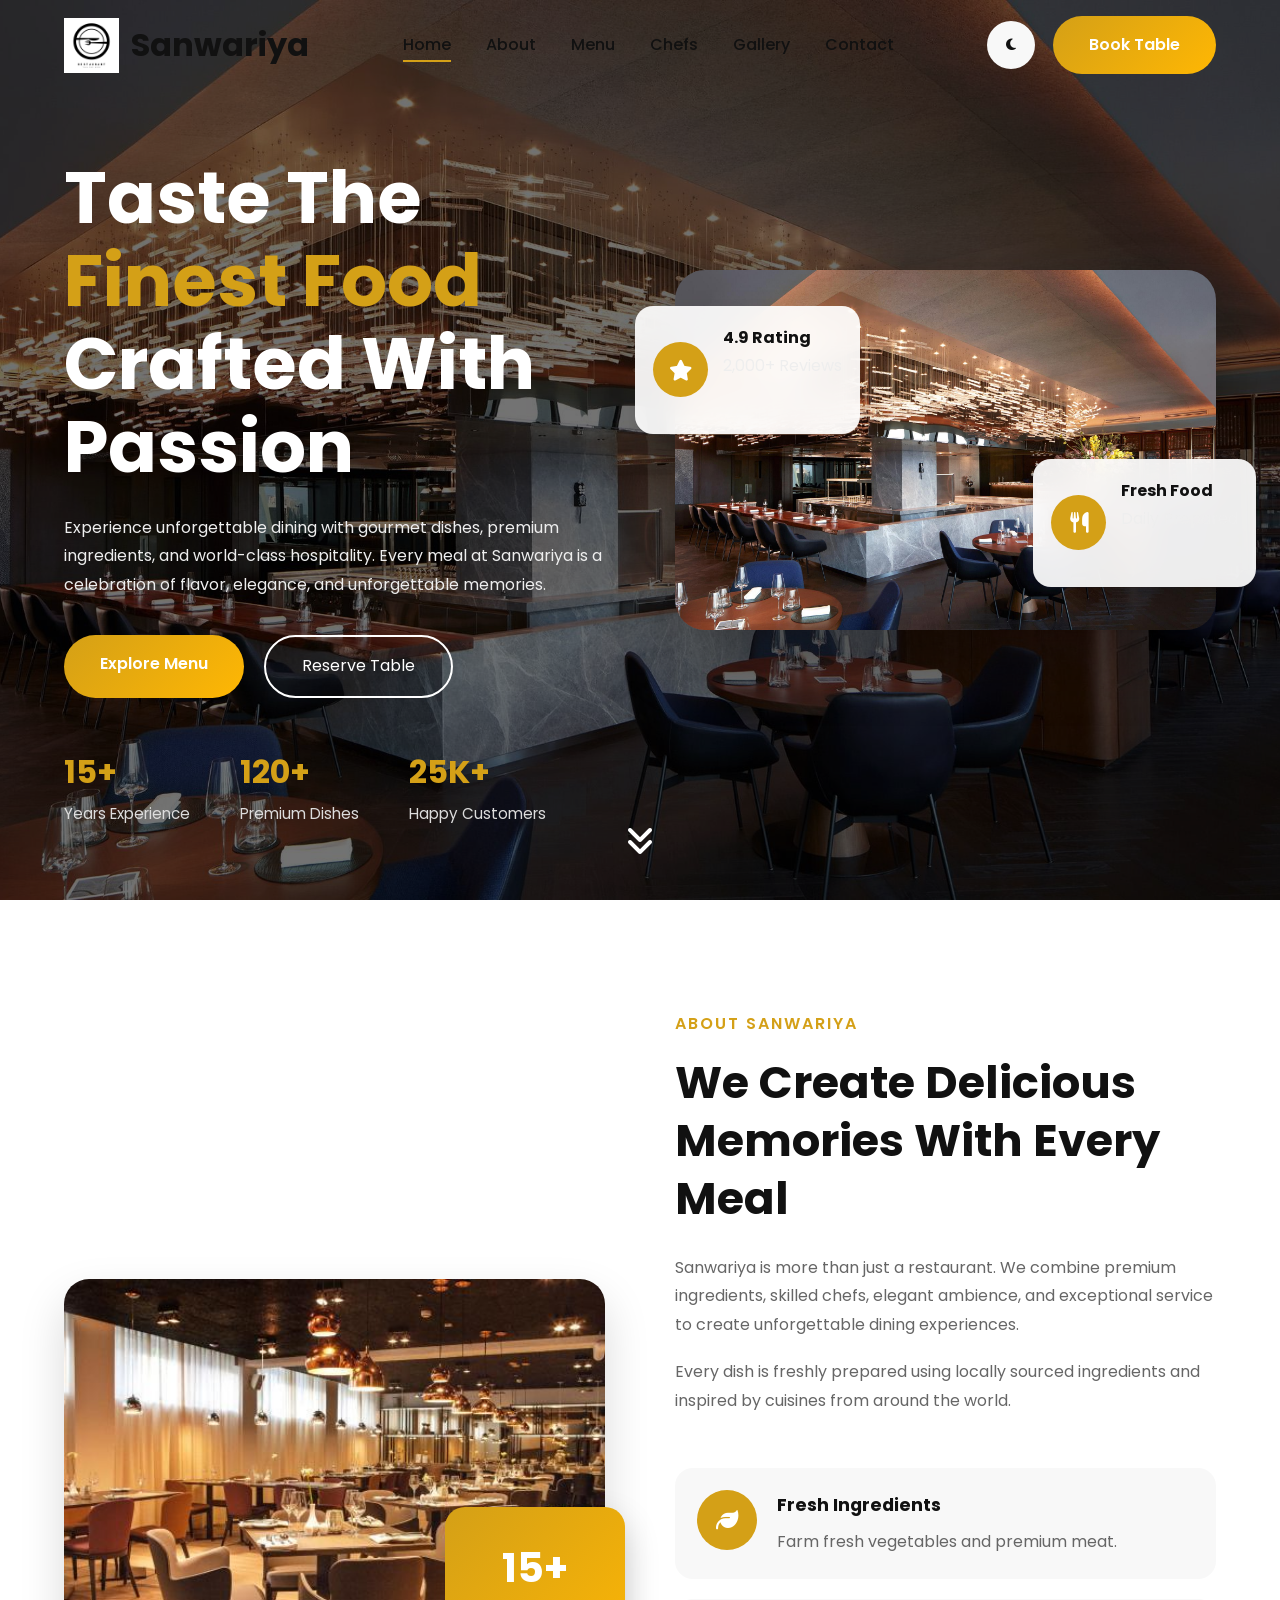
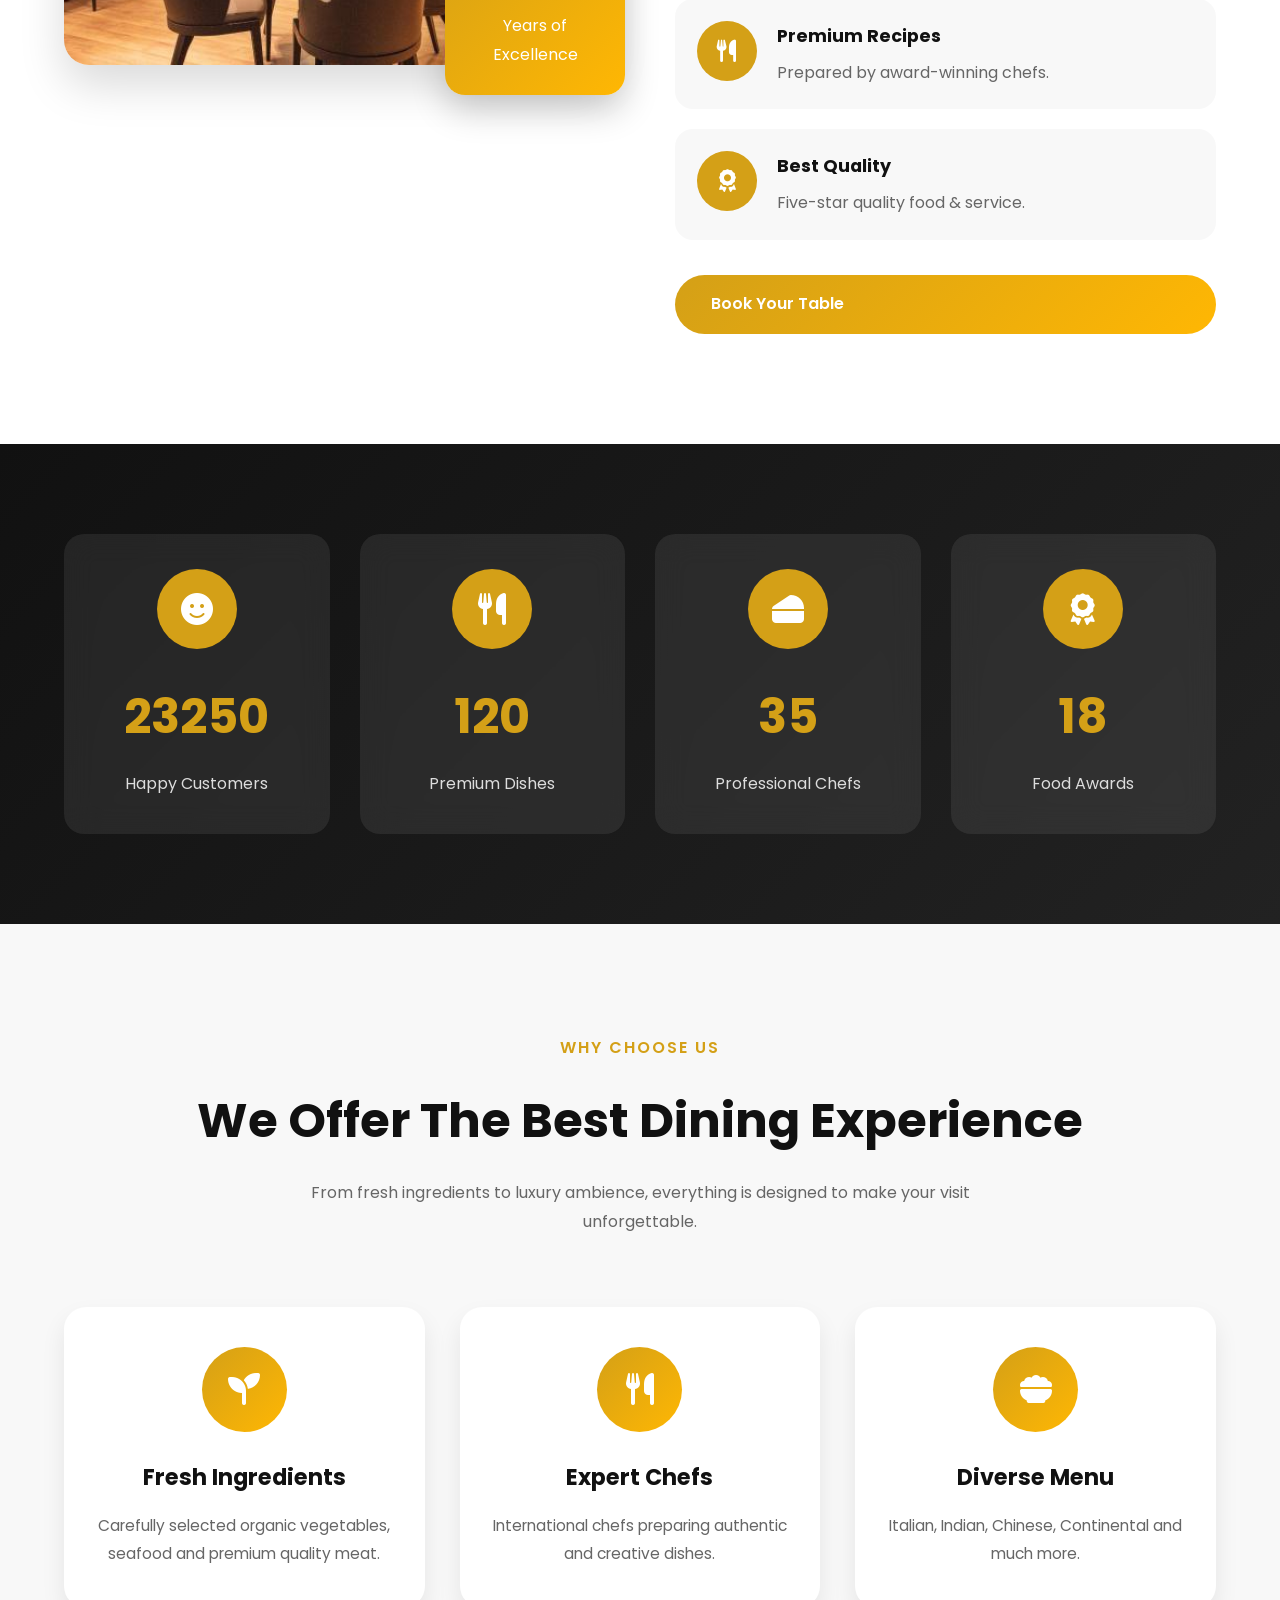
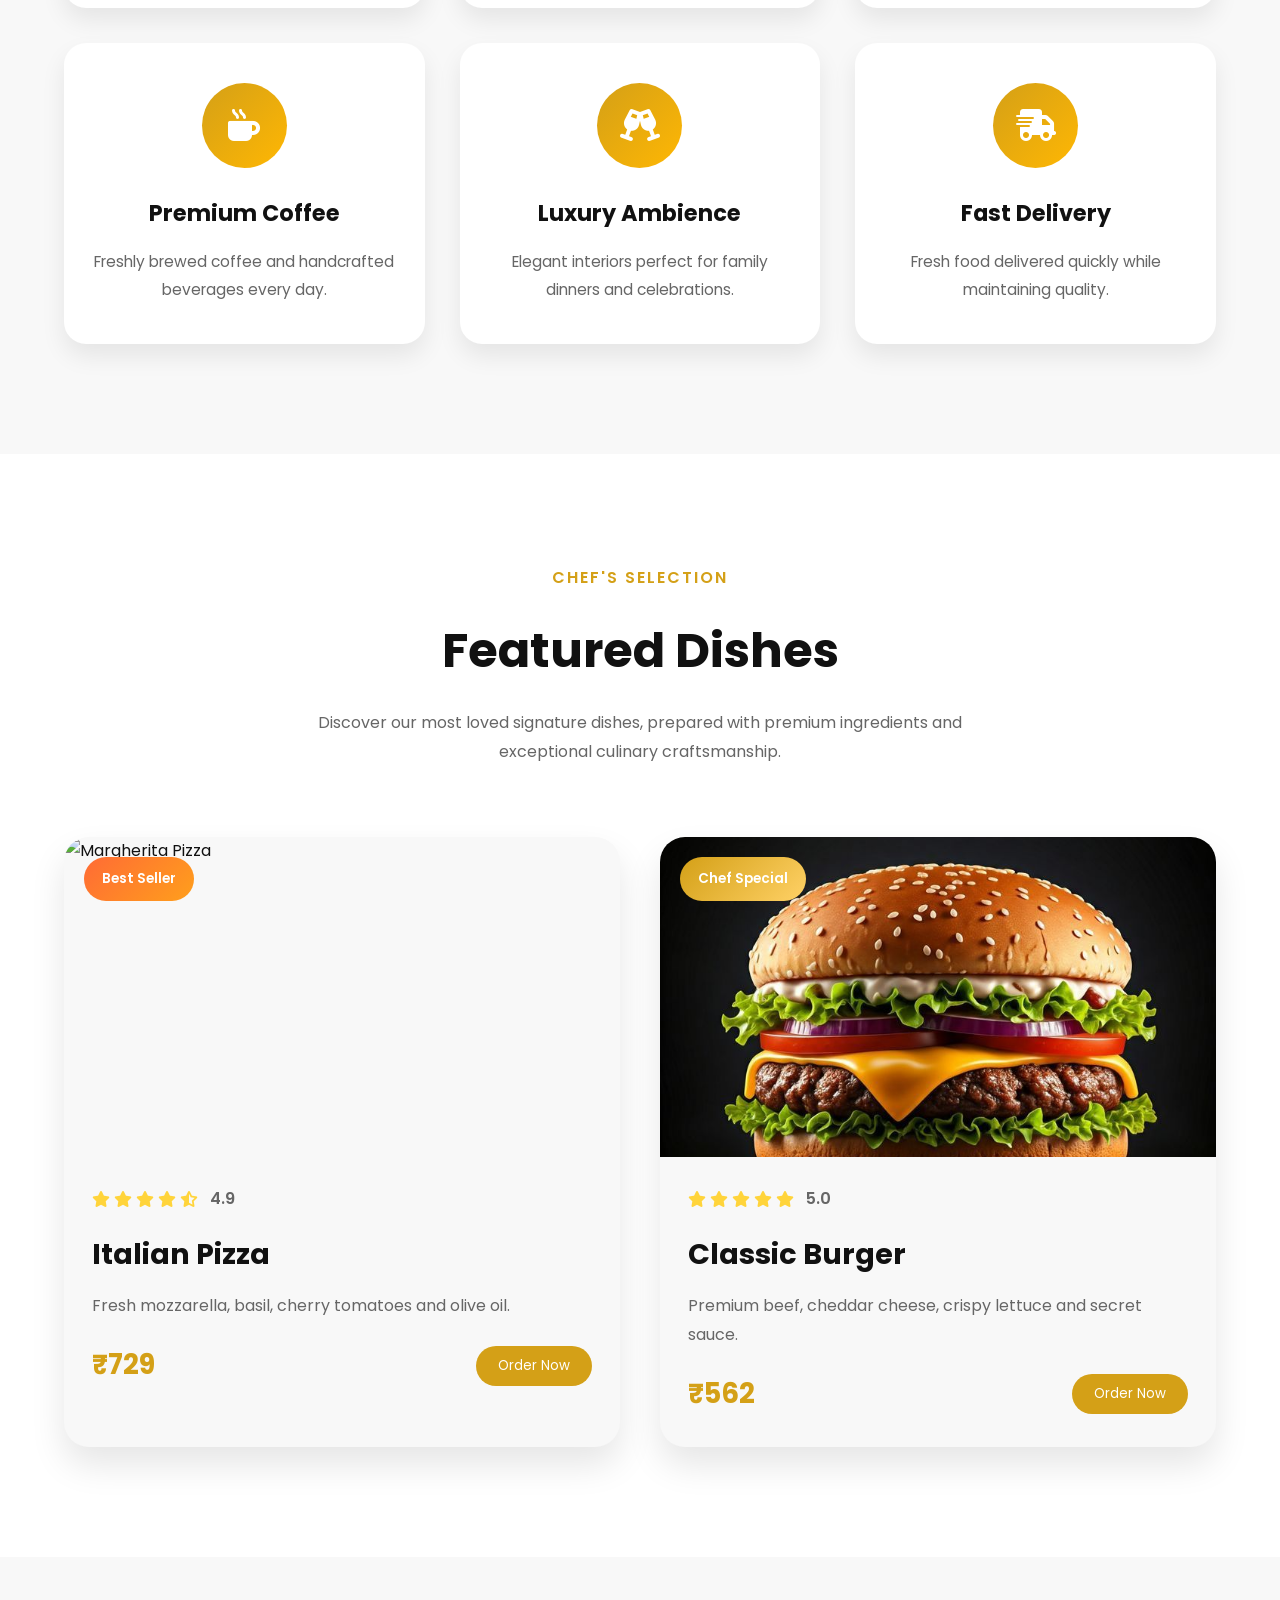
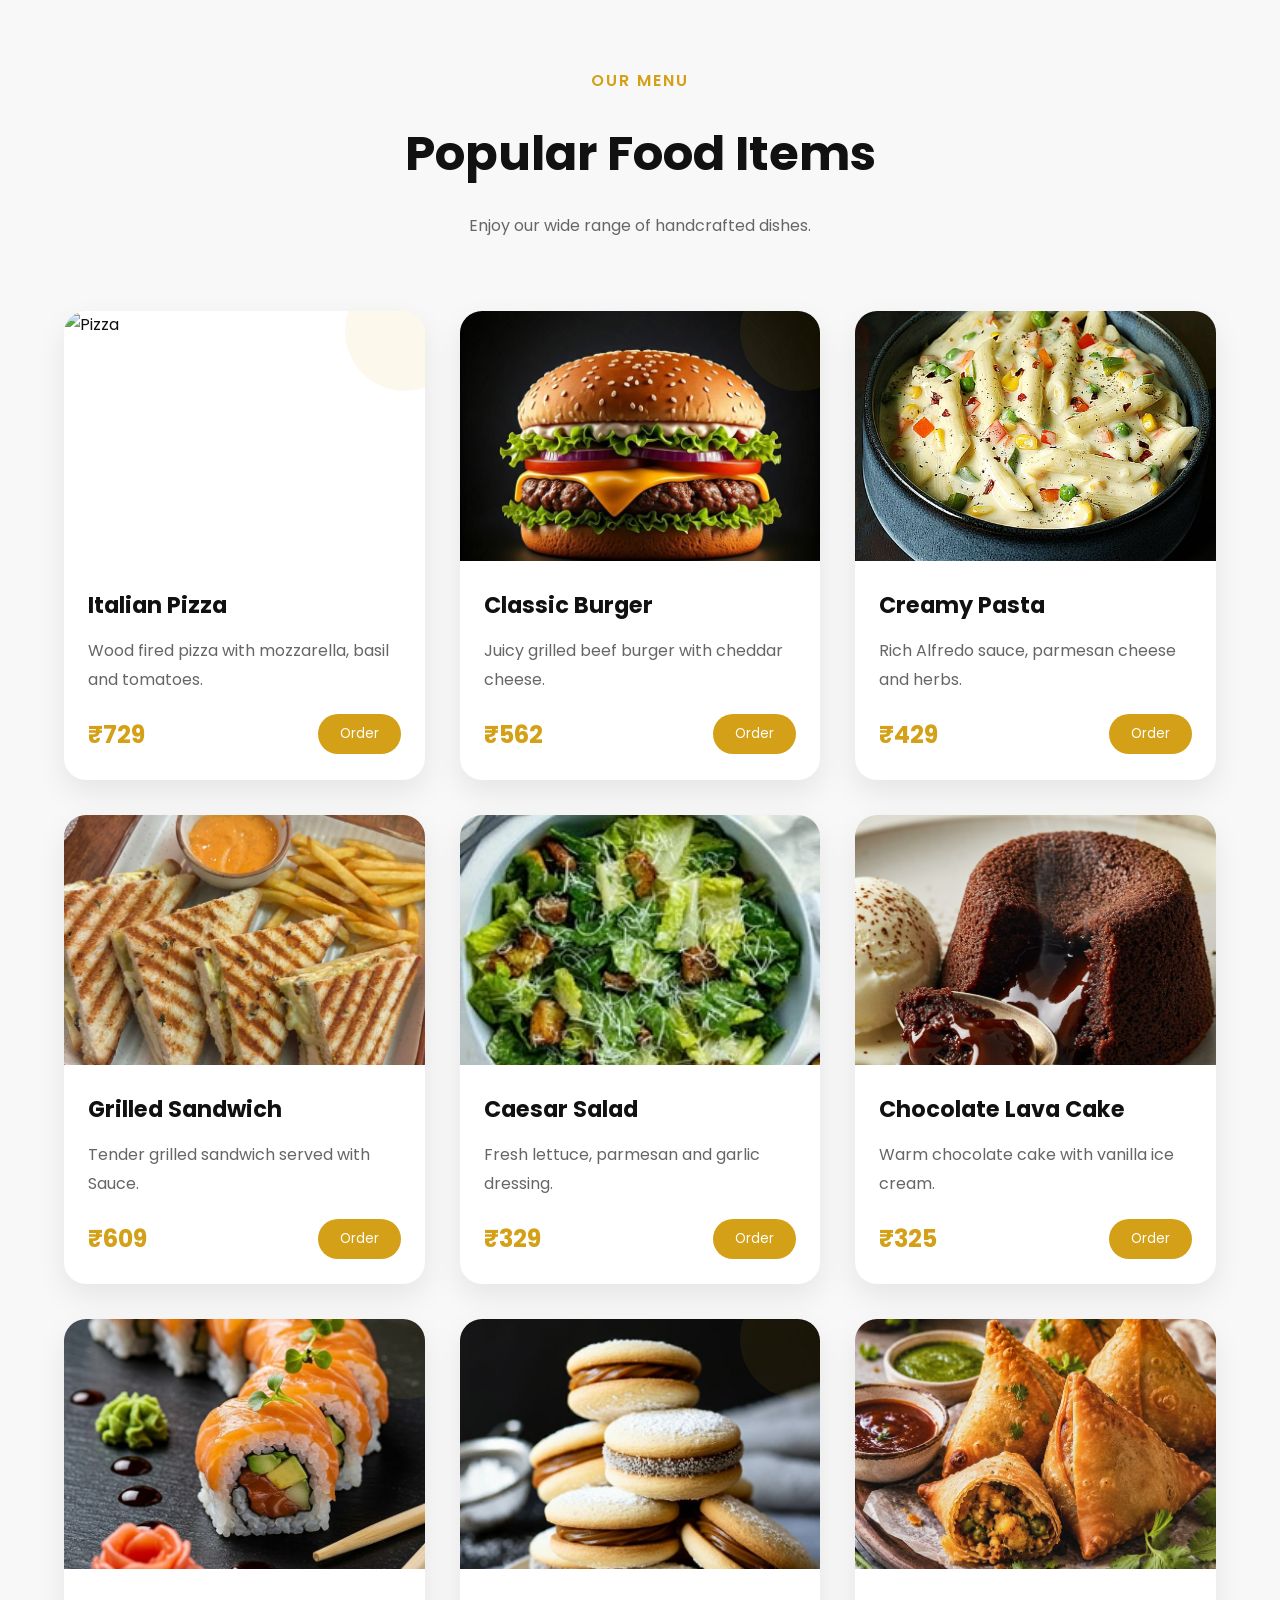
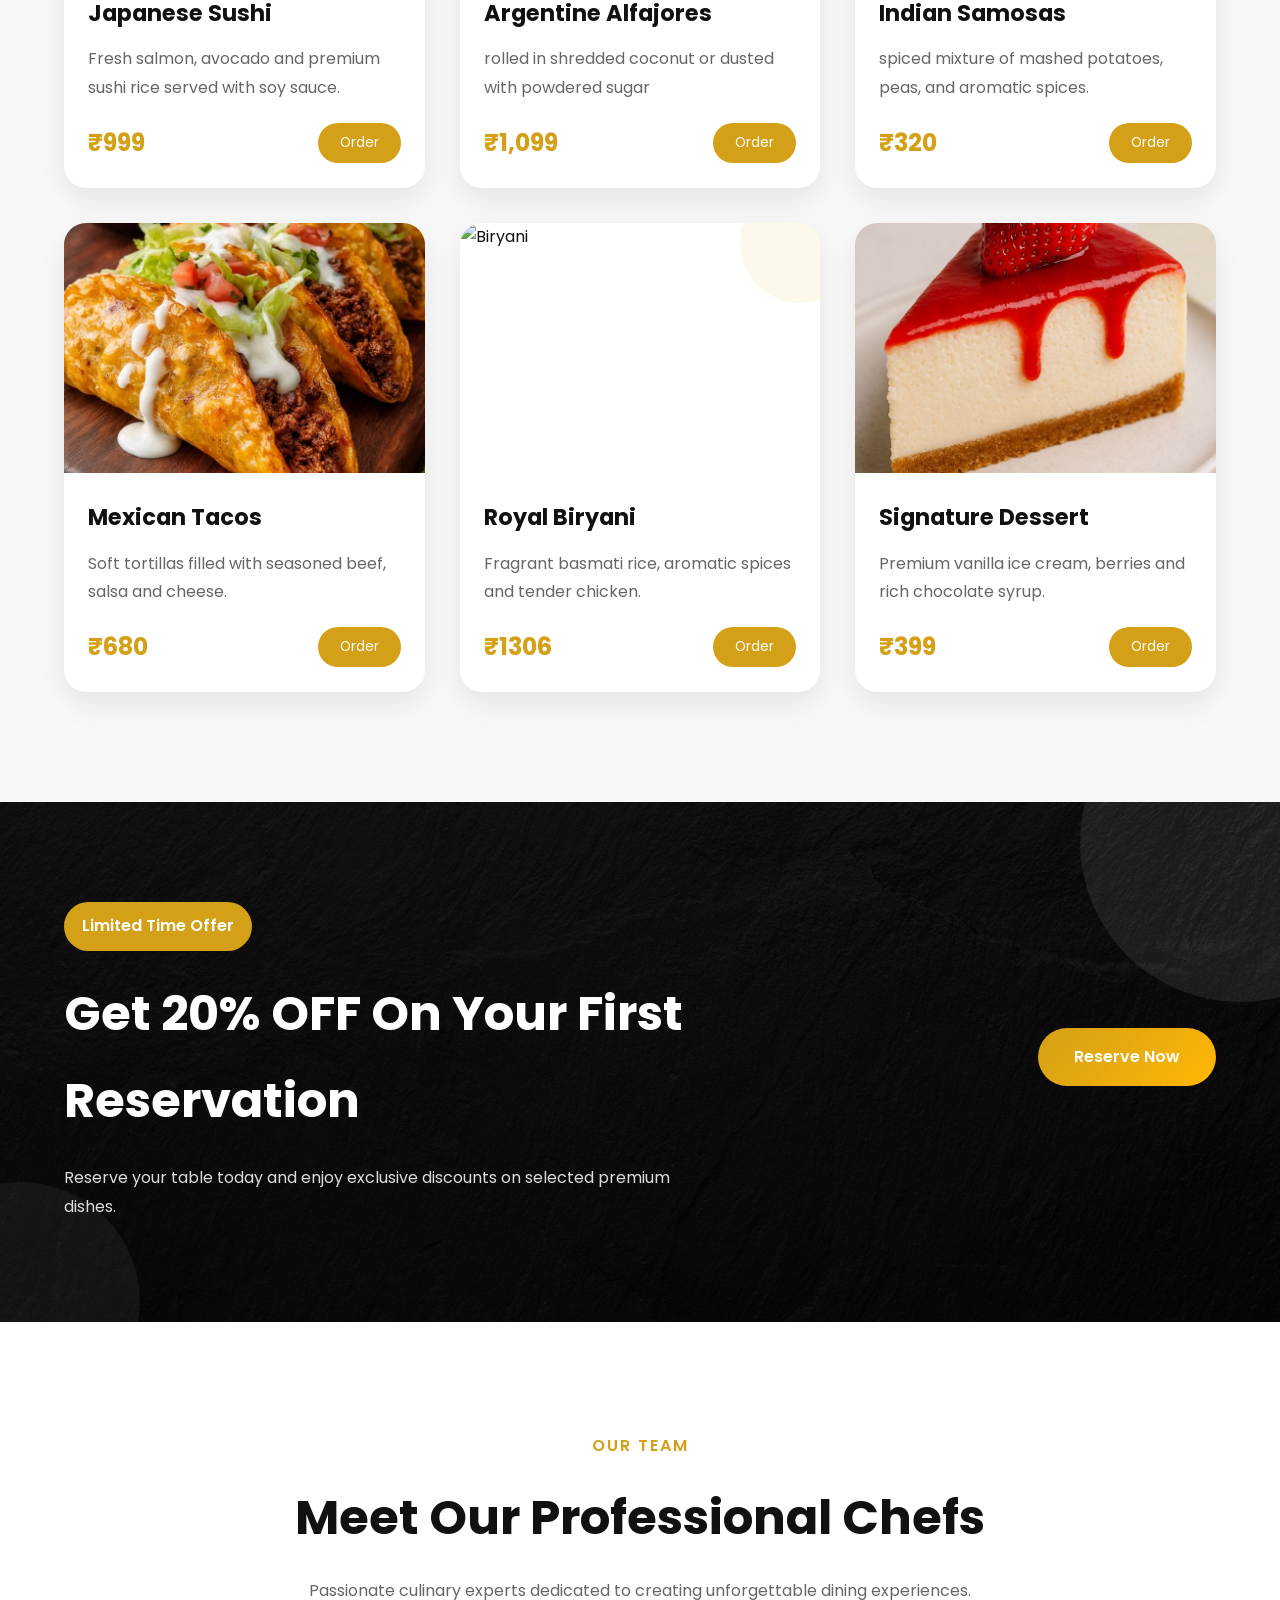
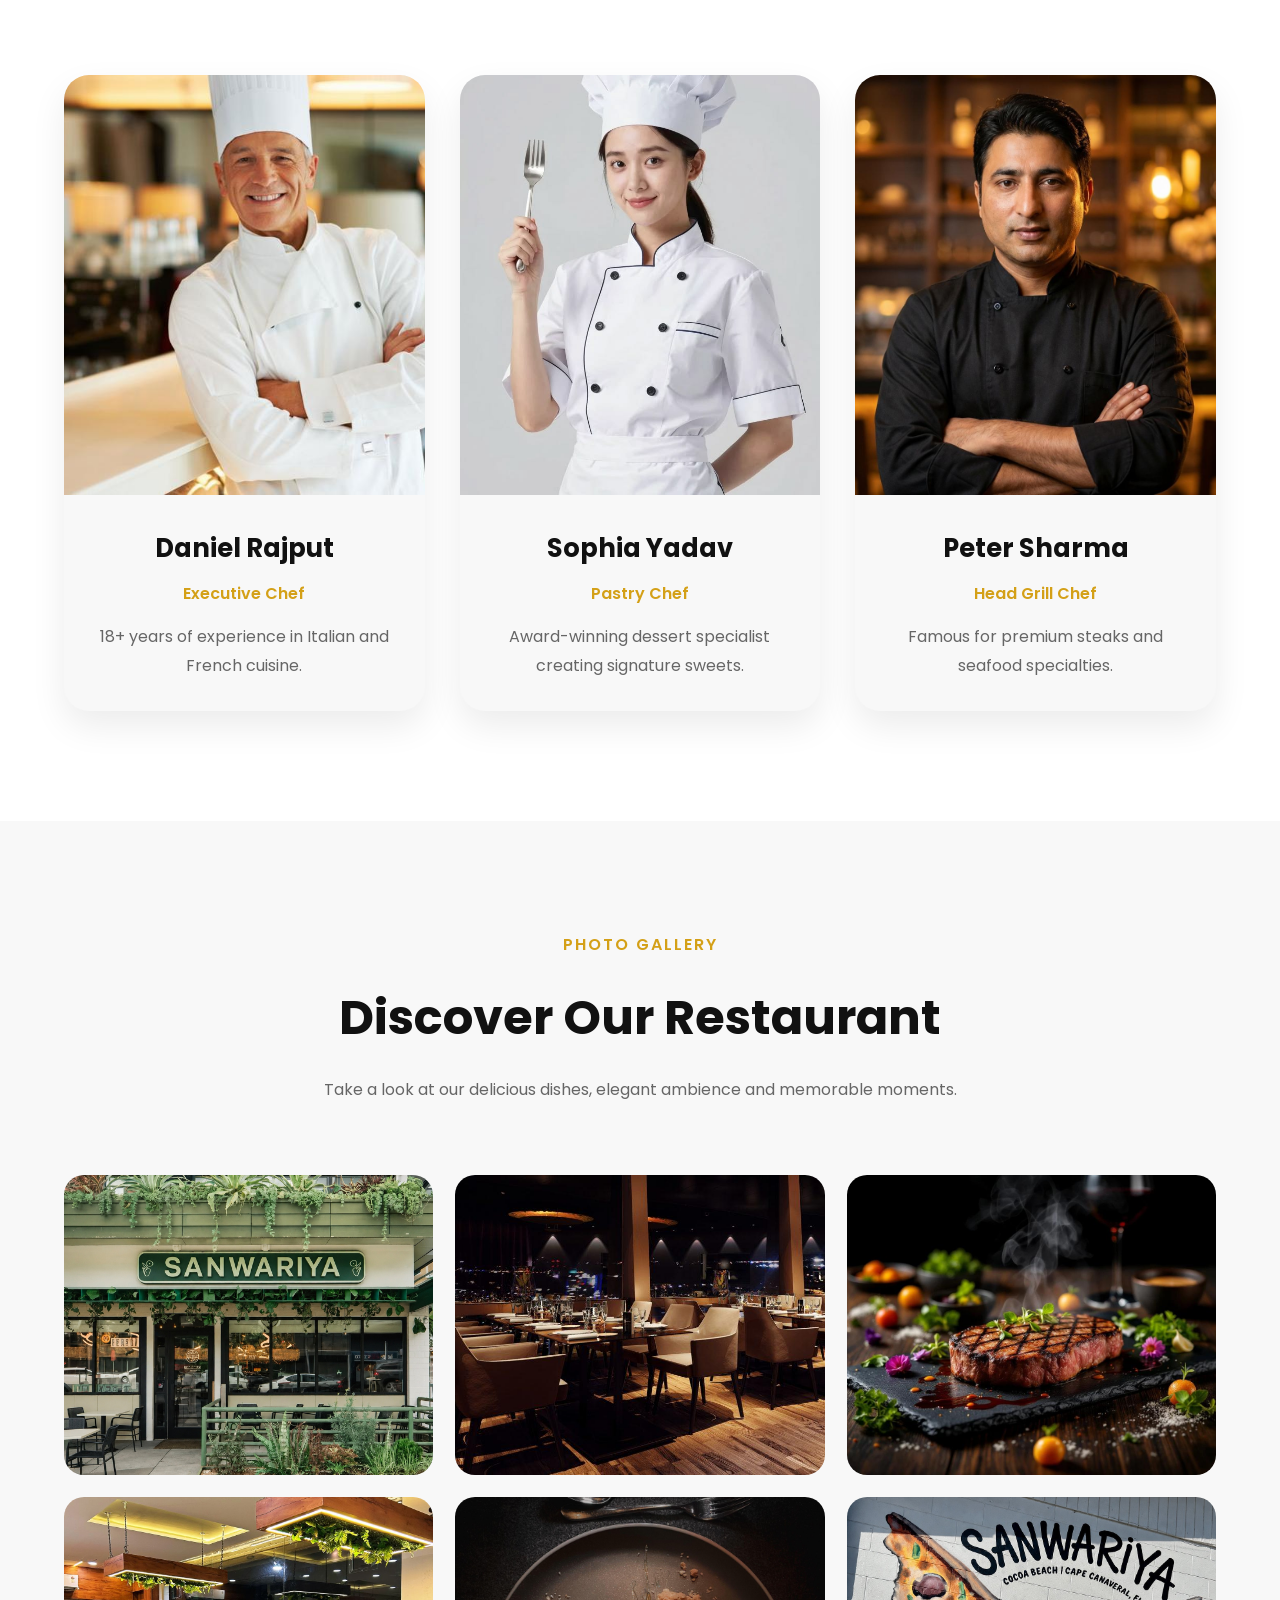
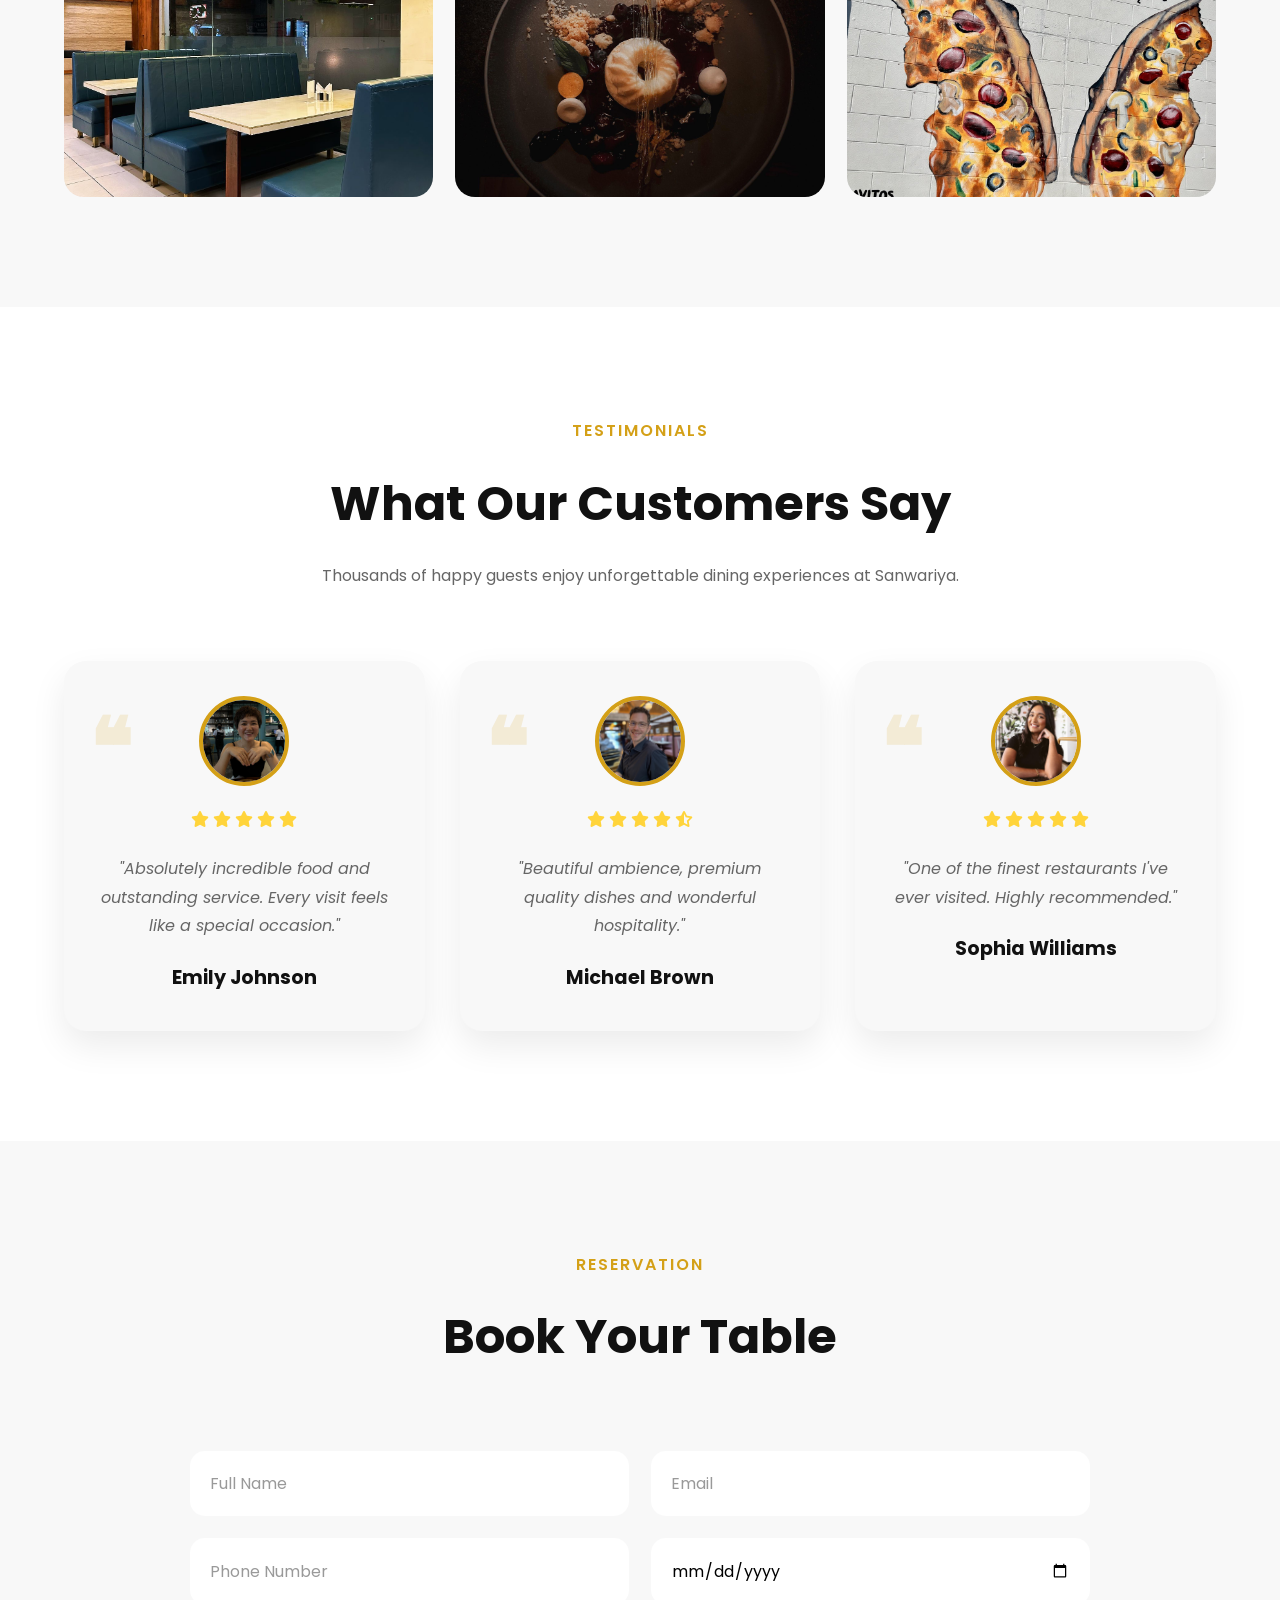
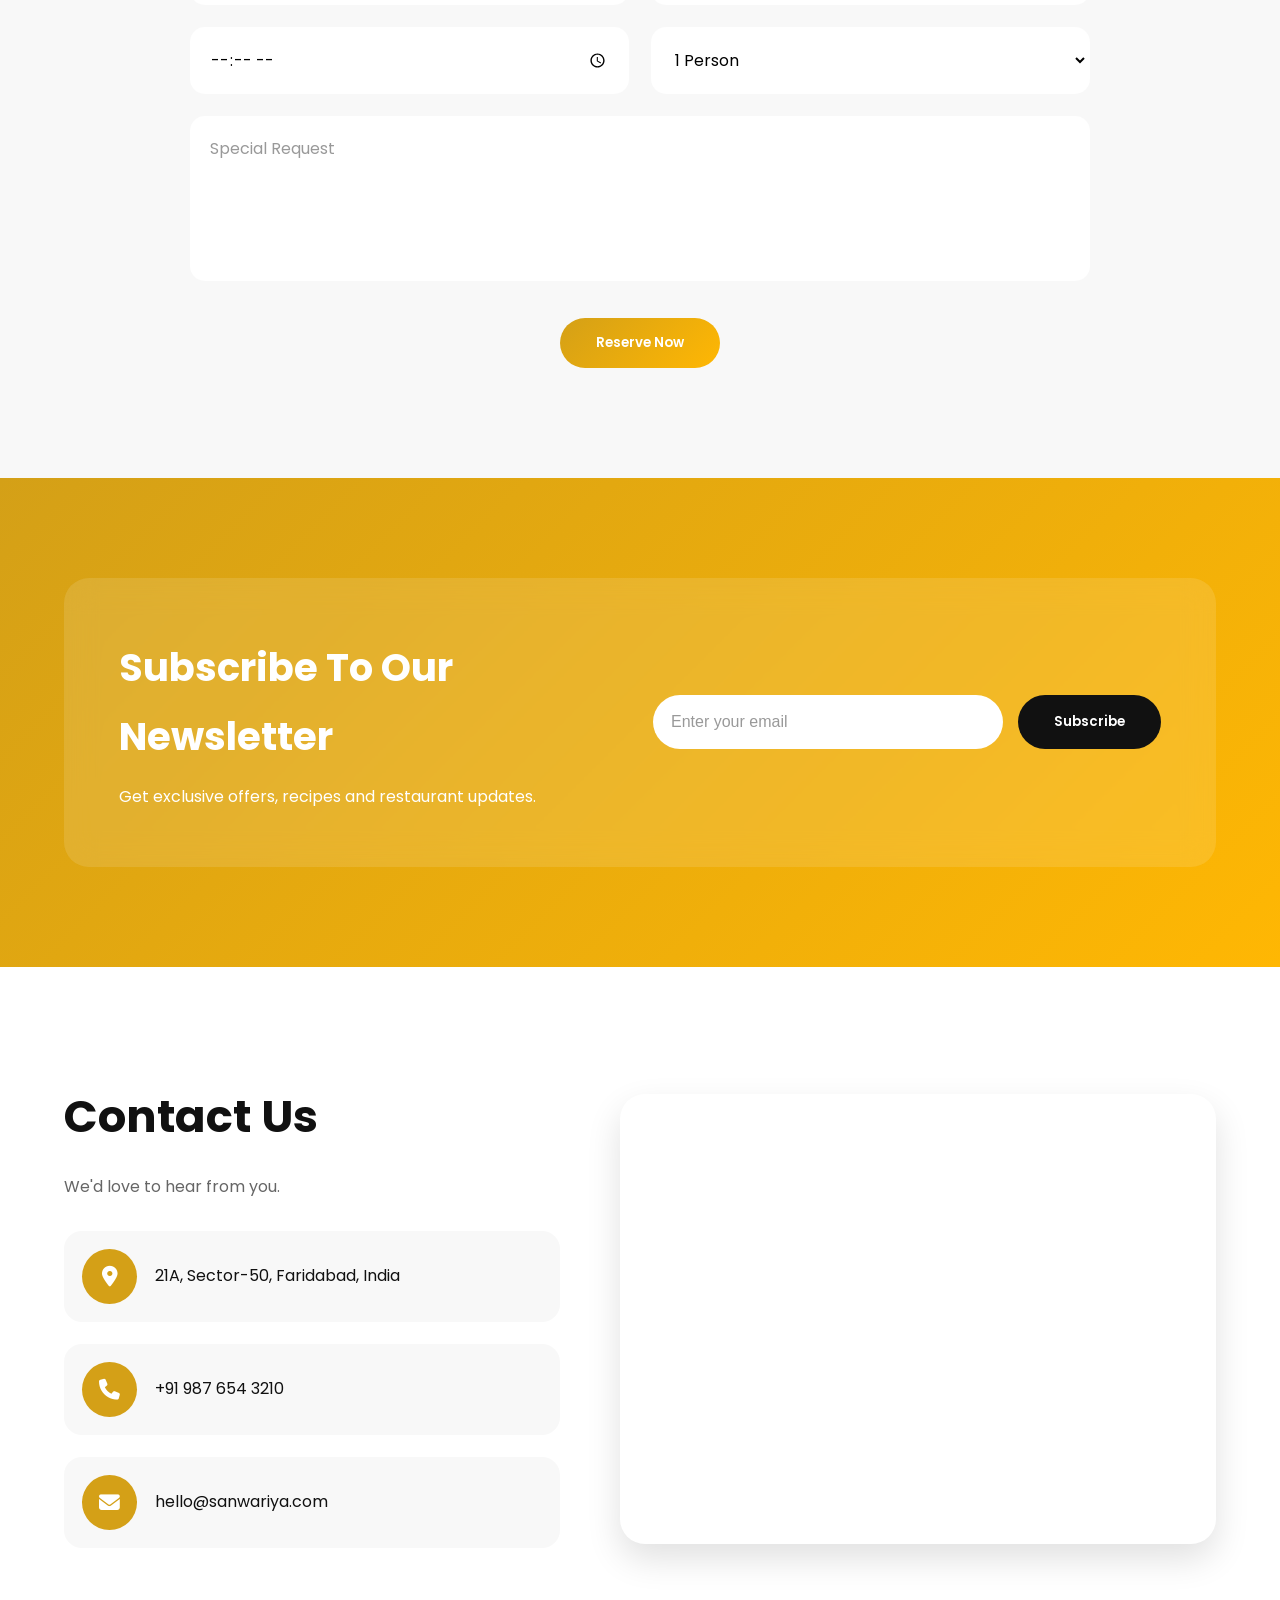
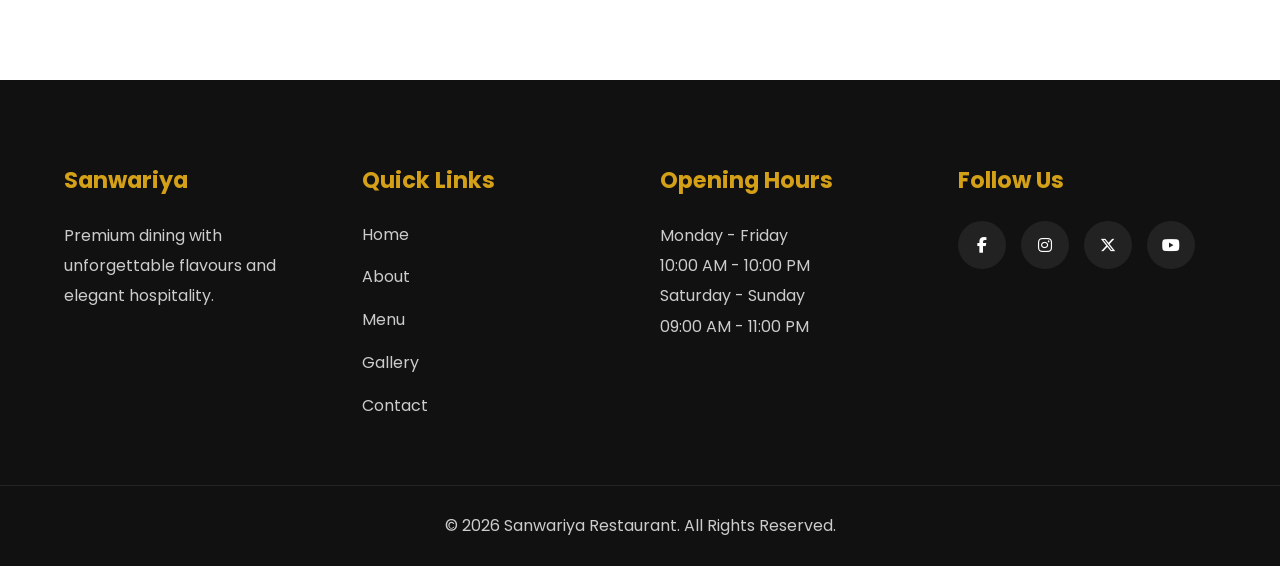
==== index.html @ 1493b24d "Initial commit" ====
<!DOCTYPE html>
<html lang="en">

<head>

    <meta charset="UTF-8">
    <meta name="viewport" content="width=device-width, initial-scale=1.0">

    <title>Sanwariya | Premium Restaurant</title>

    <meta name="description"
        content="Sanwariya is a modern premium restaurant website built using HTML, CSS and JavaScript.">

    <meta name="keywords"
        content="Restaurant, Food, HTML, CSS, JavaScript">

    <meta name="author"
        content="Ayush Yadav">

    <!-- Favicon -->

    <link rel="icon"
        href="assets/images/favicon.png">

    <!-- Google Font -->

    <link rel="preconnect"
        href="https://fonts.googleapis.com">

    <link rel="preconnect"
        href="https://fonts.gstatic.com"
        crossorigin>

    <link href="https://fonts.googleapis.com/css2?family=Poppins:wght@300;400;500;600;700;800&display=swap"
        rel="stylesheet">

    <!-- Font Awesome -->

    <link rel="stylesheet"
        href="https://cdnjs.cloudflare.com/ajax/libs/font-awesome/6.7.0/css/all.min.css">

    <!-- CSS -->

    <link rel="stylesheet"
        href="style.css">

</head>

<body>

    <!--============================
            PRELOADER
    =============================-->

    <div id="preloader">

        <div class="loader">

            <span></span>
            <span></span>
            <span></span>

        </div>

    </div>

    <!--============================
            SCROLL PROGRESS BAR
    =============================-->

    <div id="progress-bar"></div>

    <!--============================
            HEADER
    =============================-->

    <header class="header">

        <div class="container">

            <nav class="navbar">

                <a href="#home"
                    class="logo">

                    <img src="assets/images/logo.png"
                        alt="Logo">

                    <h2>Sanwariya</h2>

                </a>

                <ul class="nav-links">

                    <li>
                        <a href="#home"
                            class="active">
                            Home
                        </a>
                    </li>

                    <li>
                        <a href="#about">
                            About
                        </a>
                    </li>

                    <li>
                        <a href="#menu">
                            Menu
                        </a>
                    </li>

                    <li>
                        <a href="#chef">
                            Chefs
                        </a>
                    </li>

                    <li>
                        <a href="#gallery">
                            Gallery
                        </a>
                    </li>

                    <li>
                        <a href="#contact">
                            Contact
                        </a>
                    </li>

                </ul>

                <div class="nav-right">

                    <button id="theme-toggle">

                        <i class="fa-solid fa-moon"></i>

                    </button>

                    <a href="#reservation"
                        class="btn">

                        Book Table

                    </a>

                </div>

                <div class="hamburger">

                    <span></span>
                    <span></span>
                    <span></span>

                </div>

            </nav>

        </div>

    </header>

    <!--============================
            HERO SECTION
    =============================-->

    <section class="hero"
        id="home">

        <div class="hero-overlay"></div>

        <div class="container hero-container">

            <!-- Left -->

            <div class="hero-content">

                <br><br><br>
                
                <h1>

                    Taste The <span>Finest Food</span><br>

                    Crafted With Passion

                </h1>

                <p>

                    Experience unforgettable dining with gourmet dishes,
                    premium ingredients, and world-class hospitality.
                    Every meal at Sanwariya is a celebration of flavor,
                    elegance, and unforgettable memories.

                </p>

                <div class="hero-buttons">

                    <a href="#menu"
                        class="btn">

                        Explore Menu

                    </a>

                    <a href="#reservation"
                        class="btn-outline">

                        Reserve Table

                    </a>

                </div>

                <div class="hero-stats">

                    <div>

                        <h2>15+</h2>

                        <span>Years Experience</span>

                    </div>

                    <div>

                        <h2>120+</h2>

                        <span>Premium Dishes</span>

                    </div>

                    <div>

                        <h2>25K+</h2>

                        <span>Happy Customers</span>

                    </div>

                </div>

            </div>

            <!-- Right -->

            <div class="hero-image">

                <img src="assets/images/hero.jpg"
                    alt="Restaurant Hero">

                <div class="floating-card card-one">

                    <i class="fa-solid fa-star"></i>

                    <div>

                        <h4>4.9 Rating</h4>

                        <p>2,000+ Reviews</p>

                    </div>

                </div>

                <div class="floating-card card-two">

                    <i class="fa-solid fa-utensils"></i>

                    <div>

                        <h4>Fresh Food</h4>

                        <p>Daily Prepared</p>

                    </div>

                </div>

            </div>

        </div>

        <!-- Scroll Down -->

        <a href="#about"
            class="scroll-down">

            <i class="fa-solid fa-angles-down"></i>

        </a>

    </section>

    <!--============================
            ABOUT SECTION
    =============================-->

    <section class="about section" id="about">

        <div class="container about-container">

            <!-- Left -->

            <div class="about-image">

                <img src="assets/images/about.jpg"
                    alt="About Restaurant">

                <div class="experience-card">

                    <h2>15+</h2>

                    <p>Years of Excellence</p>

                </div>

            </div>

            <!-- Right -->

            <div class="about-content">

                <span class="section-subtitle">

                    About Sanwariya

                </span>

                <h2>

                    We Create Delicious Memories
                    With Every Meal

                </h2>

                <p>

                    Sanwariya is more than just a restaurant.
                    We combine premium ingredients, skilled chefs,
                    elegant ambience, and exceptional service
                    to create unforgettable dining experiences.

                </p>

                <p>

                    Every dish is freshly prepared using
                    locally sourced ingredients and inspired by
                    cuisines from around the world.

                </p>

                <div class="about-features">

                    <div class="feature-box">

                        <i class="fa-solid fa-leaf"></i>

                        <div>

                            <h4>Fresh Ingredients</h4>

                            <p>
                                Farm fresh vegetables and premium meat.
                            </p>

                        </div>

                    </div>

                    <div class="feature-box">

                        <i class="fa-solid fa-utensils"></i>

                        <div>

                            <h4>Premium Recipes</h4>

                            <p>
                                Prepared by award-winning chefs.
                            </p>

                        </div>

                    </div>

                    <div class="feature-box">

                        <i class="fa-solid fa-award"></i>

                        <div>

                            <h4>Best Quality</h4>

                            <p>
                                Five-star quality food & service.
                            </p>

                        </div>

                    </div>

                </div>

                <a href="#reservation"
                    class="btn">

                    Book Your Table

                </a>

            </div>

        </div>

    </section>

    <!--============================
            STATISTICS
    =============================-->

    <section class="statistics">

        <div class="container">

            <div class="stats-grid">

                <div class="stat-card">

                    <i class="fa-solid fa-face-smile"></i>

                    <h2 class="counter"
                        data-target="25000">

                        0

                    </h2>

                    <p>

                        Happy Customers

                    </p>

                </div>

                <div class="stat-card">

                    <i class="fa-solid fa-utensils"></i>

                    <h2 class="counter"
                        data-target="120">

                        0

                    </h2>

                    <p>

                        Premium Dishes

                    </p>

                </div>

                <div class="stat-card">

                    <i class="fa-solid fa-cheese"></i>

                    <h2 class="counter"
                        data-target="35">

                        0

                    </h2>

                    <p>

                        Professional Chefs

                    </p>

                </div>

                <div class="stat-card">

                    <i class="fa-solid fa-award"></i>

                    <h2 class="counter"
                        data-target="18">

                        0

                    </h2>

                    <p>

                        Food Awards

                    </p>

                </div>

            </div>

        </div>

    </section>

    <!--============================
            WHY CHOOSE US
    =============================-->

    <section class="why section">

        <div class="container">

            <div class="section-heading">

                <span>

                    Why Choose Us

                </span>

                <h2>

                    We Offer The Best
                    Dining Experience

                </h2>

                <p>

                    From fresh ingredients to luxury ambience,
                    everything is designed to make your visit
                    unforgettable.

                </p>

            </div>

            <div class="why-grid">

                <!-- Card 1 -->

                <div class="why-card">

                    <div class="icon">

                        <i class="fa-solid fa-seedling"></i>

                    </div>

                    <h3>

                        Fresh Ingredients

                    </h3>

                    <p>

                        Carefully selected organic vegetables,
                        seafood and premium quality meat.

                    </p>

                </div>

                <!-- Card 2 -->

                <div class="why-card">

                    <div class="icon">

                        <i class="fa-solid fa-utensils"></i>

                    </div>

                    <h3>

                        Expert Chefs

                    </h3>

                    <p>

                        International chefs preparing
                        authentic and creative dishes.

                    </p>

                </div>

                <!-- Card 3 -->

                <div class="why-card">

                    <div class="icon">

                        <i class="fa-solid fa-bowl-food"></i>

                    </div>

                    <h3>

                        Diverse Menu

                    </h3>

                    <p>

                        Italian, Indian, Chinese,
                        Continental and much more.

                    </p>

                </div>

                <!-- Card 4 -->

                <div class="why-card">

                    <div class="icon">

                        <i class="fa-solid fa-mug-hot"></i>

                    </div>

                    <h3>

                        Premium Coffee

                    </h3>

                    <p>

                        Freshly brewed coffee and handcrafted
                        beverages every day.

                    </p>

                </div>

                <!-- Card 5 -->

                <div class="why-card">

                    <div class="icon">

                        <i class="fa-solid fa-champagne-glasses"></i>

                    </div>

                    <h3>

                        Luxury Ambience

                    </h3>

                    <p>

                        Elegant interiors perfect for
                        family dinners and celebrations.

                    </p>

                </div>

                <!-- Card 6 -->

                <div class="why-card">

                    <div class="icon">

                        <i class="fa-solid fa-truck-fast"></i>

                    </div>

                    <h3>

                        Fast Delivery

                    </h3>

                    <p>

                        Fresh food delivered quickly
                        while maintaining quality.

                    </p>

                </div>

            </div>

        </div>

    </section>

    <!--============================
            FEATURED DISHES
    =============================-->

    <section class="featured section" id="menu">

        <div class="container">

            <div class="section-heading">

                <span>Chef's Selection</span>

                <h2>Featured Dishes</h2>

                <p>
                    Discover our most loved signature dishes, prepared with
                    premium ingredients and exceptional culinary craftsmanship.
                </p>

            </div>

            <div class="featured-grid">

                <!-- Featured Card 1 -->

                <div class="featured-card">

                    <div class="badge">
                        Best Seller
                    </div>

                    <img src="assets/images/menu1.jpg"
                        alt="Margherita Pizza">

                    <div class="featured-content">

                        <div class="rating">

                            <i class="fa-solid fa-star"></i>
                            <i class="fa-solid fa-star"></i>
                            <i class="fa-solid fa-star"></i>
                            <i class="fa-solid fa-star"></i>
                            <i class="fa-solid fa-star-half-stroke"></i>

                            <span>4.9</span>

                        </div>

                        <h3>Italian Pizza</h3>

                        <p>
                            Fresh mozzarella, basil,
                            cherry tomatoes and olive oil.
                        </p>

                        <div class="price-cart">

                            <h4>₹729</h4>

                            <button class="btn-small">

                                Order Now

                            </button>

                        </div>

                    </div>

                </div>

                <!-- Featured Card 2 -->

                <div class="featured-card">

                    <div class="badge chef">

                        Chef Special

                    </div>

                    <img src="assets/images/menu2.jpg"
                        alt="Classic Burger">

                    <div class="featured-content">

                        <div class="rating">

                            <i class="fa-solid fa-star"></i>
                            <i class="fa-solid fa-star"></i>
                            <i class="fa-solid fa-star"></i>
                            <i class="fa-solid fa-star"></i>
                            <i class="fa-solid fa-star"></i>

                            <span>5.0</span>

                        </div>

                        <h3>Classic Burger</h3>

                        <p>

                            Premium beef, cheddar cheese,
                            crispy lettuce and secret sauce.

                        </p>

                        <div class="price-cart">

                            <h4>₹562</h4>

                            <button class="btn-small">

                                Order Now

                            </button>

                        </div>

                    </div>

                </div>

            </div>

        </div>

    </section>

    <!--============================
            FULL MENU
    =============================-->

    <section class="menu section">

        <div class="container">

            <div class="section-heading">

                <span>Our Menu</span>

                <h2>Popular Food Items</h2>

                <p>

                    Enjoy our wide range of handcrafted dishes.

                </p>

            </div>

            <div class="menu-grid">

                <!-- Card 1 -->

                <div class="menu-card">

                    <img src="assets/images/menu1.jpg"
                        alt="Pizza">

                    <div class="menu-info">

                        <h3>Italian Pizza</h3>

                        <p>
                            Wood fired pizza with mozzarella,
                            basil and tomatoes.
                        </p>

                        <div class="menu-bottom">

                            <span>₹729</span>

                            <button class="btn-small">

                                Order

                            </button>

                        </div>

                    </div>

                </div>

                <!-- Card 2 -->

                <div class="menu-card">

                    <img src="assets/images/menu2.jpg"
                        alt="Burger">

                    <div class="menu-info">

                        <h3>Classic Burger</h3>

                        <p>

                            Juicy grilled beef burger with
                            cheddar cheese.

                        </p>

                        <div class="menu-bottom">

                            <span>₹562</span>

                            <button class="btn-small">

                                Order

                            </button>

                        </div>

                    </div>

                </div>

                <!-- Card 3 -->

                <div class="menu-card">

                    <img src="assets/images/menu3.jpg"
                        alt="Pasta">

                    <div class="menu-info">

                        <h3>Creamy Pasta</h3>

                        <p>

                            Rich Alfredo sauce,
                            parmesan cheese and herbs.

                        </p>

                        <div class="menu-bottom">

                            <span>₹429</span>

                            <button class="btn-small">

                                Order

                            </button>

                        </div>

                    </div>

                </div>

                <!-- Card 4 -->

                <div class="menu-card">

                    <img src="assets/images/menu4.jpg"
                        alt="Steak">

                    <div class="menu-info">

                        <h3>Grilled Sandwich</h3>

                        <p>

                            Tender grilled sandwich served
                            with Sauce.

                        </p>

                        <div class="menu-bottom">

                            <span>₹609</span>

                            <button class="btn-small">

                                Order

                            </button>

                        </div>

                    </div>

                </div>

                <!-- Card 5 -->

                <div class="menu-card">

                    <img src="assets/images/menu5.jpg"
                        alt="Salad">

                    <div class="menu-info">

                        <h3>Caesar Salad</h3>

                        <p>

                            Fresh lettuce,
                            parmesan and garlic dressing.

                        </p>

                        <div class="menu-bottom">

                            <span>₹329</span>

                            <button class="btn-small">

                                Order

                            </button>

                        </div>

                    </div>

                </div>

                <!-- Card 6 -->

                <div class="menu-card">

                    <img src="assets/images/menu6.jpg"
                        alt="Dessert">

                    <div class="menu-info">

                        <h3>Chocolate Lava Cake</h3>

                        <p>

                            Warm chocolate cake with
                            vanilla ice cream.

                        </p>

                        <div class="menu-bottom">

                            <span>₹325</span>

                            <button class="btn-small">

                                Order

                            </button>

                        </div>

                    </div>

                </div>
                <!-- Card 7 -->

                <div class="menu-card">

                    <img src="assets/images/menu7.jpg"
                        alt="Sushi">

                    <div class="menu-info">

                        <h3>Japanese Sushi</h3>

                        <p>

                            Fresh salmon, avocado and premium
                            sushi rice served with soy sauce.

                        </p>

                        <div class="menu-bottom">

                            <span>₹999</span>

                            <button class="btn-small">

                                Order

                            </button>

                        </div>

                    </div>

                </div>

                <!-- Card 8 -->

                <div class="menu-card">

                    <img src="assets/images/menu8.jpg"
                        alt="Chicken">

                    <div class="menu-info">

                        <h3>Argentine Alfajores</h3>

                        <p>

                            rolled in shredded coconut or 
                            dusted with powdered sugar

                        </p>

                        <div class="menu-bottom">

                            <span>₹1,099</span>

                            <button class="btn-small">

                                Order

                            </button>

                        </div>

                    </div>

                </div>

                <!-- Card 9 -->

                <div class="menu-card">

                    <img src="assets/images/menu9.jpg"
                        alt="Seafood">

                    <div class="menu-info">

                        <h3>Indian Samosas</h3>

                        <p>

                            spiced mixture of mashed potatoes, 
                            peas, and aromatic spices.

                        </p>

                        <div class="menu-bottom">

                            <span>₹320</span>

                            <button class="btn-small">

                                Order

                            </button>

                        </div>

                    </div>

                </div>

                <!-- Card 10 -->

                <div class="menu-card">

                    <img src="assets/images/menu10.jpg"
                        alt="Tacos">

                    <div class="menu-info">

                        <h3>Mexican Tacos</h3>

                        <p>

                            Soft tortillas filled with
                            seasoned beef, salsa and cheese.

                        </p>

                        <div class="menu-bottom">

                            <span>₹680</span>

                            <button class="btn-small">

                                Order

                            </button>

                        </div>

                    </div>

                </div>

                <!-- Card 11 -->

                <div class="menu-card">

                    <img src="assets/images/menu11.jpg"
                        alt="Biryani">

                    <div class="menu-info">

                        <h3>Royal Biryani</h3>

                        <p>

                            Fragrant basmati rice,
                            aromatic spices and tender chicken.

                        </p>

                        <div class="menu-bottom">

                            <span>₹1306</span>

                            <button class="btn-small">

                                Order

                            </button>

                        </div>

                    </div>

                </div>

                <!-- Card 12 -->

                <div class="menu-card">

                    <img src="assets/images/menu12.jpg"
                        alt="Ice Cream">

                    <div class="menu-info">

                        <h3>Signature Dessert</h3>

                        <p>

                            Premium vanilla ice cream,
                            berries and rich chocolate syrup.

                        </p>

                        <div class="menu-bottom">

                            <span>₹399</span>

                            <button class="btn-small">

                                Order

                            </button>

                        </div>

                    </div>

                </div>

            </div>

        </div>

    </section>

    <!--============================
            SPECIAL OFFER
    =============================-->

    <section class="offer">

        <div class="container">

            <div class="offer-content">

                <div class="offer-text">

                    <span class="offer-tag">

                        Limited Time Offer

                    </span>

                    <h2>

                        Get 20% OFF On Your
                        First Reservation

                    </h2>

                    <p>

                        Reserve your table today and enjoy
                        exclusive discounts on selected
                        premium dishes.

                    </p>

                </div>

                <div class="offer-button">

                    <a href="#reservation"
                        class="btn">

                        Reserve Now

                    </a>

                </div>

            </div>

        </div>

    </section>

    <!--============================
            CHEF TEAM
    =============================-->

    <section class="chef section" id="chef">

        <div class="container">

            <div class="section-heading">

                <span>Our Team</span>

                <h2>Meet Our Professional Chefs</h2>

                <p>

                    Passionate culinary experts dedicated to creating
                    unforgettable dining experiences.

                </p>

            </div>

            <div class="chef-grid">

                <!-- Chef 1 -->

                <div class="chef-card">

                    <div class="chef-image">

                        <img src="assets/images/chef1.jpg"
                            alt="Chef Daniel">

                        <div class="chef-social">

                            <a href="#">
                                <i class="fab fa-facebook-f"></i>
                            </a>

                            <a href="#">
                                <i class="fab fa-instagram"></i>
                            </a>

                            <a href="#">
                                <i class="fab fa-linkedin-in"></i>
                            </a>

                        </div>

                    </div>

                    <div class="chef-info">

                        <h3>Daniel Rajput</h3>

                        <span>Executive Chef</span>

                        <p>

                            18+ years of experience in
                            Italian and French cuisine.

                        </p>

                    </div>

                </div>

                <!-- Chef 2 -->

                <div class="chef-card">

                    <div class="chef-image">

                        <img src="assets/images/chef2.jpg"
                            alt="Chef Sophia">

                        <div class="chef-social">

                            <a href="#">
                                <i class="fab fa-facebook-f"></i>
                            </a>

                            <a href="#">
                                <i class="fab fa-instagram"></i>
                            </a>

                            <a href="#">
                                <i class="fab fa-linkedin-in"></i>
                            </a>

                        </div>

                    </div>

                    <div class="chef-info">

                        <h3>Sophia Yadav</h3>

                        <span>Pastry Chef</span>

                        <p>

                            Award-winning dessert specialist
                            creating signature sweets.

                        </p>

                    </div>

                </div>

                <!-- Chef 3 -->

                <div class="chef-card">

                    <div class="chef-image">

                        <img src="assets/images/chef3.jpg"
                            alt="Chef Liam">

                        <div class="chef-social">

                            <a href="#">
                                <i class="fab fa-facebook-f"></i>
                            </a>

                            <a href="#">
                                <i class="fab fa-instagram"></i>
                            </a>

                            <a href="#">
                                <i class="fab fa-linkedin-in"></i>
                            </a>

                        </div>

                    </div>

                    <div class="chef-info">

                        <h3>Peter Sharma</h3>

                        <span>Head Grill Chef</span>

                        <p>

                            Famous for premium steaks
                            and seafood specialties.

                        </p>

                    </div>

                </div>

            </div>

        </div>

    </section>

    <!--============================
            GALLERY
    =============================-->

    <section class="gallery section" id="gallery">

        <div class="container">

            <div class="section-heading">

                <span>Photo Gallery</span>

                <h2>Discover Our Restaurant</h2>

                <p>

                    Take a look at our delicious dishes,
                    elegant ambience and memorable moments.

                </p>

            </div>

            <div class="gallery-grid">

                <div class="gallery-item">

                    <img src="assets/images/gallery1.jpg"
                        alt="Gallery Image">

                    <div class="gallery-overlay">

                        <i class="fa-solid fa-magnifying-glass-plus"></i>

                    </div>

                </div>

                <div class="gallery-item">

                    <img src="assets/images/gallery2.jpg"
                        alt="Gallery Image">

                    <div class="gallery-overlay">

                        <i class="fa-solid fa-magnifying-glass-plus"></i>

                    </div>

                </div>

                <div class="gallery-item">

                    <img src="assets/images/gallery3.jpg"
                        alt="Gallery Image">

                    <div class="gallery-overlay">

                        <i class="fa-solid fa-magnifying-glass-plus"></i>

                    </div>

                </div>

                <div class="gallery-item">

                    <img src="assets/images/gallery4.jpg"
                        alt="Gallery Image">

                    <div class="gallery-overlay">

                        <i class="fa-solid fa-magnifying-glass-plus"></i>

                    </div>

                </div>

                <div class="gallery-item">

                    <img src="assets/images/gallery5.jpg"
                        alt="Gallery Image">

                    <div class="gallery-overlay">

                        <i class="fa-solid fa-magnifying-glass-plus"></i>

                    </div>

                </div>

                <div class="gallery-item">

                    <img src="assets/images/gallery6.jpg"
                        alt="Gallery Image">

                    <div class="gallery-overlay">

                        <i class="fa-solid fa-magnifying-glass-plus"></i>

                    </div>

                </div>

            </div>

        </div>

    </section>

    <!--============================
            TESTIMONIALS
    =============================-->

    <section class="testimonials section" id="testimonials">

        <div class="container">

            <div class="section-heading">

                <span>Testimonials</span>

                <h2>What Our Customers Say</h2>

                <p>

                    Thousands of happy guests enjoy
                    unforgettable dining experiences at Sanwariya.

                </p>

            </div>

            <div class="testimonial-grid">

                <!-- Testimonial 1 -->

                <div class="testimonial-card">

                    <img src="assets/images/customer1.jpg"
                        alt="Customer">

                    <div class="stars">

                        <i class="fa-solid fa-star"></i>
                        <i class="fa-solid fa-star"></i>
                        <i class="fa-solid fa-star"></i>
                        <i class="fa-solid fa-star"></i>
                        <i class="fa-solid fa-star"></i>

                    </div>

                    <p>

                        "Absolutely incredible food and
                        outstanding service. Every visit
                        feels like a special occasion."

                    </p>

                    <h4>Emily Johnson</h4>

                </div>

                <!-- Testimonial 2 -->

                <div class="testimonial-card">

                    <img src="assets/images/customer2.jpg"
                        alt="Customer">

                    <div class="stars">

                        <i class="fa-solid fa-star"></i>
                        <i class="fa-solid fa-star"></i>
                        <i class="fa-solid fa-star"></i>
                        <i class="fa-solid fa-star"></i>
                        <i class="fa-solid fa-star-half-stroke"></i>

                    </div>

                    <p>

                        "Beautiful ambience,
                        premium quality dishes
                        and wonderful hospitality."

                    </p>

                    <h4>Michael Brown</h4>

                </div>

                <!-- Testimonial 3 -->

                <div class="testimonial-card">

                    <img src="assets/images/customer3.jpg"
                        alt="Customer">

                    <div class="stars">

                        <i class="fa-solid fa-star"></i>
                        <i class="fa-solid fa-star"></i>
                        <i class="fa-solid fa-star"></i>
                        <i class="fa-solid fa-star"></i>
                        <i class="fa-solid fa-star"></i>

                    </div>

                    <p>

                        "One of the finest restaurants
                        I've ever visited.
                        Highly recommended."

                    </p>

                    <h4>Sophia Williams</h4>

                </div>

            </div>

        </div>

    </section>

    <!--============================
            RESERVATION
    =============================-->

    <section class="reservation section"
        id="reservation">

        <div class="container">

            <div class="section-heading">

                <span>Reservation</span>

                <h2>Book Your Table</h2>

            </div>

            <form class="reservation-form">

                <input type="text"
                    placeholder="Full Name"
                    required>

                <input type="email"
                    placeholder="Email"
                    required>

                <input type="tel"
                    placeholder="Phone Number"
                    required>

                <input type="date"
                    required>

                <input type="time"
                    required>

                <select>

                    <option>1 Person</option>
                    <option>2 Persons</option>
                    <option>4 Persons</option>
                    <option>6 Persons</option>
                    <option>8+ Persons</option>

                </select>

                <textarea rows="5"
                    placeholder="Special Request"></textarea>

                <button class="btn"
                    type="submit">

                    Reserve Now

                </button>

            </form>

        </div>

    </section>

    <!--============================
            NEWSLETTER
    =============================-->

    <section class="newsletter">

        <div class="container newsletter-box">

            <div>

                <h2>

                    Subscribe To Our Newsletter

                </h2>

                <p>

                    Get exclusive offers,
                    recipes and restaurant updates.

                </p>

            </div>

            <form>

                <input type="email"
                    placeholder="Enter your email">

                <button class="btn">

                    Subscribe

                </button>

            </form>

        </div>

    </section>

    <!--============================
            CONTACT
    =============================-->

    <section class="contact section"
        id="contact">

        <div class="container contact-grid">

            <div>

                <h2>

                    Contact Us

                </h2>

                <p>

                    We'd love to hear from you.

                </p>

                <div class="contact-item">

                    <i class="fa-solid fa-location-dot"></i>

                    <span>

                        21A, Sector-50,
                        Faridabad, India

                    </span>

                </div>

                <div class="contact-item">

                    <i class="fa-solid fa-phone"></i>

                    <span>

                        +91 987 654 3210

                    </span>

                </div>

                <div class="contact-item">

                    <i class="fa-solid fa-envelope"></i>

                    <span>

                        hello@sanwariya.com

                    </span>

                </div>

            </div>

            <div>

                <iframe
                    src="https://www.google.com/maps/embed?pb=!1m18!1m12!1m3!1d14041.092585130564!2d77.26940075249553!3d28.380816862846455!2m3!1f0!2f0!3f0!3m2!1i1024!2i768!4f13.1!3m3!1m2!1s0x390cde993930d0e3%3A0x11a673b6518f98a3!2sSector%2050%2C%20Faridabad%2C%20Haryana%20121001!5e0!3m2!1sen!2sin!4v1782628417953!5m2!1sen!2sin" width="600" height="450" style="border:0;" allowfullscreen="" loading="lazy" referrerpolicy="strict-origin-when-cross-origin">
                </iframe>

            </div>

        </div>

    </section>

    <!--============================
            FOOTER
    =============================-->

    <footer class="footer">

        <div class="container footer-grid">

            <div>

                <h3>Sanwariya</h3>

                <p>

                    Premium dining with unforgettable
                    flavours and elegant hospitality.

                </p>

            </div>

            <div>

                <h3>Quick Links</h3>

                <ul>

                    <li><a href="#home">Home</a></li>
                    <li><a href="#about">About</a></li>
                    <li><a href="#menu">Menu</a></li>
                    <li><a href="#gallery">Gallery</a></li>
                    <li><a href="#contact">Contact</a></li>

                </ul>

            </div>

            <div>

                <h3>Opening Hours</h3>

                <p>

                    Monday - Friday<br>
                    10:00 AM - 10:00 PM

                </p>

                <p>

                    Saturday - Sunday<br>
                    09:00 AM - 11:00 PM

                </p>

            </div>

            <div>

                <h3>Follow Us</h3>

                <div class="social-links">

                    <a href="#">
                        <i class="fab fa-facebook-f"></i>
                    </a>

                    <a href="#">
                        <i class="fab fa-instagram"></i>
                    </a>

                    <a href="#">
                        <i class="fab fa-x-twitter"></i>
                    </a>

                    <a href="#">
                        <i class="fab fa-youtube"></i>
                    </a>

                </div>

            </div>

        </div>

        <div class="copyright">

            <p>

                © 2026 Sanwariya Restaurant.
                All Rights Reserved.

            </p>

        </div>

    </footer>

    <!--============================
            BACK TO TOP
    =============================-->

    <button id="backToTop">

        <i class="fa-solid fa-arrow-up"></i>

    </button>

    <!--============================
            JAVASCRIPT
    =============================-->

    <script src="script.js"></script>

</body>

</html>
---- style.css ----
/*=========================================
SAVORIA RESTAURANT
Premium Restaurant Website
Global Styles + Navbar + Hero
=========================================*/

/*==========================
Google Font
==========================*/

@import url('https://fonts.googleapis.com/css2?family=Poppins:wght@300;400;500;600;700;800&display=swap');

/*==========================
CSS Variables
==========================*/

:root{

    --primary:#D4A017;
    --secondary:#111111;
    --accent:#FF6B35;

    --white:#ffffff;
    --light:#f8f8f8;
    --gray:#666666;
    --dark:#181818;

    --shadow:0 15px 35px rgba(0,0,0,.12);
    --transition:.35s ease;

    --radius:18px;

}

/*==========================
Dark Theme
==========================*/

body.dark{

    --white:#181818;
    --light:#242424;
    --secondary:#ffffff;
    --gray:#cfcfcf;

    background:#111111;
    color:#ffffff;

}

/*==========================
Reset
==========================*/

*{

    margin:0;
    padding:0;
    box-sizing:border-box;

}

html{

    scroll-behavior:smooth;

}

body{

    font-family:"Poppins",sans-serif;
    background:var(--white);
    color:var(--secondary);
    overflow-x:hidden;
    line-height:1.8;

}

img{

    width:100%;
    display:block;

}

ul{

    list-style:none;

}

a{

    text-decoration:none;

}

button{

    border:none;
    cursor:pointer;
    font-family:inherit;

}

/*==========================
Container
==========================*/

.container{

    width:90%;
    max-width:1250px;
    margin:auto;

}

.section{

    padding:110px 0;

}

.section-heading{

    text-align:center;
    margin-bottom:70px;

}

.section-heading span{

    color:var(--primary);
    font-weight:600;
    letter-spacing:2px;
    text-transform:uppercase;

}

.section-heading h2{

    font-size:3rem;
    margin:15px 0;

}

.section-heading p{

    color:var(--gray);
    max-width:700px;
    margin:auto;

}

/*==========================
Buttons
==========================*/

.btn{

    display:inline-block;

    padding:15px 36px;

    background:linear-gradient(135deg,#D4A017,#FFB703);

    color:#fff;

    border-radius:40px;

    font-weight:600;

    transition:var(--transition);

}

.btn:hover{

    transform:translateY(-4px);

    box-shadow:0 15px 25px rgba(212,160,23,.4);

}

.btn-outline{

    display:inline-block;

    padding:15px 36px;

    border:2px solid #ffffff;

    color:#ffffff;

    border-radius:40px;

    transition:var(--transition);

}

.btn-outline:hover{

    background:#ffffff;

    color:#111111;

}

.btn-small{

    padding:10px 22px;

    border-radius:30px;

    background:var(--primary);

    color:#fff;

    transition:.3s;

}

.btn-small:hover{

    background:var(--accent);

}

/*==========================
Preloader
==========================*/

#preloader{

    position:fixed;

    inset:0;

    background:#111;

    display:flex;

    justify-content:center;

    align-items:center;

    z-index:99999;

}

.loader{

    display:flex;

    gap:10px;

}

.loader span{

    width:18px;

    height:18px;

    border-radius:50%;

    background:var(--primary);

    animation:loader .8s infinite alternate;

}

.loader span:nth-child(2){

    animation-delay:.2s;

}

.loader span:nth-child(3){

    animation-delay:.4s;

}

@keyframes loader{

    from{

        transform:translateY(0);

    }

    to{

        transform:translateY(-15px);

    }

}

/*==========================
Progress Bar
==========================*/

#progress-bar{

    position:fixed;

    top:0;

    left:0;

    width:0;

    height:4px;

    background:linear-gradient(90deg,#D4A017,#FF6B35);

    z-index:999999;

}

/*==========================
Header
==========================*/

.header{

    position:fixed;

    width:100%;

    top:0;

    left:0;

    z-index:999;

    transition:.4s;

}

.header.sticky{

    background:rgba(255,255,255,.95);

    backdrop-filter:blur(20px);

    box-shadow:var(--shadow);

}

body.dark .header.sticky{

    background:rgba(20,20,20,.95);

}

/*==========================
Navbar
==========================*/

.navbar{

    display:flex;

    justify-content:space-between;

    align-items:center;

    height:90px;

}

.logo{

    display:flex;

    align-items:center;

    gap:12px;

    color:var(--secondary);

}

.logo img{

    width:55px;

}

.logo h2{

    font-size:2rem;

    font-weight:700;

}

.nav-links{

    display:flex;

    gap:35px;

}

.nav-links li a{

    color:var(--secondary);

    font-weight:500;

    position:relative;

}

.nav-links li a::after{

    content:"";

    position:absolute;

    left:0;

    bottom:-6px;

    width:0;

    height:2px;

    background:var(--primary);

    transition:.3s;

}

.nav-links li a:hover::after,

.nav-links .active::after{

    width:100%;

}

.nav-right{

    display:flex;

    align-items:center;

    gap:18px;

}

#theme-toggle{

    width:48px;

    height:48px;

    border-radius:50%;

    background:var(--light);

    color:var(--secondary);

    transition:.3s;

}

#theme-toggle:hover{

    background:var(--primary);

    color:#fff;

}

.hamburger{

    display:none;

    flex-direction:column;

    gap:6px;

    cursor:pointer;

}

.hamburger span{

    width:30px;

    height:3px;

    background:var(--secondary);

    transition:.3s;

}

/*==========================
Hero Section
==========================*/

.hero{

    position:relative;

    min-height:100vh;

    display:flex;

    align-items:center;

    background:url("assets/images/hero.jpg") center/cover no-repeat;

}

.hero-overlay{

    position:absolute;

    inset:0;

    background:rgba(0,0,0,.55);

}

.hero-container{

    position:relative;

    z-index:2;

    display:grid;

    grid-template-columns:1fr 1fr;

    gap:70px;

    align-items:center;

}

.hero-content{

    color:#fff;

}

.tag{

    display:inline-block;

    padding:10px 20px;

    background:rgba(255,255,255,.12);

    backdrop-filter:blur(10px);

    border-radius:30px;

    margin-bottom:25px;

}

.hero h1{

    font-size:4.5rem;

    line-height:1.15;

    margin-bottom:25px;

}

.hero h1 span{

    color:var(--primary);

}

.hero p{

    color:#eeeeee;

    margin-bottom:35px;

    max-width:560px;

}

.hero-buttons{

    display:flex;

    gap:20px;

    margin-bottom:45px;

}

.hero-stats{

    display:flex;

    gap:50px;

}

.hero-stats h2{

    color:var(--primary);

    font-size:2rem;

}

.hero-stats span{

    color:#ddd;

    font-size:.95rem;

}

.hero-image{

    position:relative;

}

.hero-image img{

    border-radius:30px;

    box-shadow:0 30px 60px rgba(0,0,0,.35);

}

.floating-card{

    position:absolute;

    display:flex;

    align-items:center;

    gap:15px;

    background:rgba(255,255,255,.92);

    backdrop-filter:blur(15px);

    padding:18px;

    border-radius:18px;

    box-shadow:var(--shadow);

}

.floating-card i{

    width:55px;

    height:55px;

    border-radius:50%;

    display:flex;

    justify-content:center;

    align-items:center;

    background:var(--primary);

    color:#fff;

    font-size:1.3rem;

}

.card-one{

    top:10%;

    left:-40px;

}

.card-two{

    right:-40px;

    bottom:12%;

}

.scroll-down{

    position:absolute;

    left:50%;

    bottom:30px;

    transform:translateX(-50%);

    color:#fff;

    font-size:2rem;

    animation:bounce 2s infinite;

}

@keyframes bounce{

    0%,100%{

        transform:translate(-50%,0);

    }

    50%{

        transform:translate(-50%,12px);

    }

}

/*==========================
Utility Animation
==========================*/

.reveal{

    opacity:0;

    transform:translateY(60px);

    transition:1s;

}

.reveal.active{

    opacity:1;

    transform:translateY(0);

}

/*==========================
Selection
==========================*/

::selection{

    background:var(--primary);

    color:#fff;

}

/*==========================
Scrollbar
==========================*/

::-webkit-scrollbar{

    width:10px;

}

::-webkit-scrollbar-thumb{

    background:var(--primary);

    border-radius:30px;

}

/*==========================
Responsive
==========================*/

@media(max-width:992px){

    .hero-container{

        grid-template-columns:1fr;

        text-align:center;

    }

    .hero-buttons{

        justify-content:center;

    }

    .hero-stats{

        justify-content:center;

        flex-wrap:wrap;

    }

    .floating-card{

        display:none;

    }

}

@media(max-width:768px){

    .nav-links{

        display:none;

    }

    .nav-right .btn{

        display:none;

    }

    .hamburger{

        display:flex;

    }

    .hero h1{

        font-size:3rem;

    }

    .hero-buttons{

        flex-direction:column;

        align-items:center;

    }

    .section-heading h2{

        font-size:2.2rem;

    }

}
/*=========================================
ABOUT SECTION
=========================================*/

.about{

    background:var(--white);

}

.about-container{

    display:grid;

    grid-template-columns:1fr 1fr;

    gap:70px;

    align-items:center;

}

.about-image{

    position:relative;

}

.about-image img{

    border-radius:25px;

    box-shadow:0 20px 45px rgba(0,0,0,.15);

    transition:.4s;

}

.about-image img:hover{

    transform:scale(1.03);

}

.experience-card{

    position:absolute;

    bottom:-30px;

    right:-20px;

    width:180px;

    padding:25px;

    text-align:center;

    border-radius:20px;

    background:linear-gradient(135deg,#D4A017,#FFB703);

    color:#fff;

    box-shadow:0 15px 35px rgba(0,0,0,.2);

}

.experience-card h2{

    font-size:2.5rem;

    margin-bottom:8px;

}

.about-content{

    display:flex;

    flex-direction:column;

    justify-content:center;

}

.section-subtitle{

    color:var(--primary);

    font-weight:600;

    text-transform:uppercase;

    letter-spacing:2px;

    margin-bottom:15px;

}

.about-content h2{

    font-size:2.8rem;

    line-height:1.3;

    margin-bottom:25px;

}

.about-content p{

    color:var(--gray);

    margin-bottom:18px;

}

.about-features{

    margin:35px 0;

    display:grid;

    gap:20px;

}

.feature-box{

    display:flex;

    gap:20px;

    padding:22px;

    border-radius:18px;

    background:var(--light);

    transition:.35s;

}

.feature-box:hover{

    transform:translateX(8px);

    box-shadow:var(--shadow);

}

.feature-box i{

    width:60px;

    height:60px;

    display:flex;

    justify-content:center;

    align-items:center;

    background:var(--primary);

    color:#fff;

    border-radius:50%;

    font-size:1.4rem;

    flex-shrink:0;

}

.feature-box h4{

    margin-bottom:6px;

    font-size:1.1rem;

}

.feature-box p{

    margin:0;

}

/*=========================================
STATISTICS
=========================================*/

.statistics{

    background:linear-gradient(135deg,#111,#222);

    color:#fff;

    padding:90px 0;

}

.stats-grid{

    display:grid;

    grid-template-columns:repeat(4,1fr);

    gap:30px;

}

.stat-card{

    text-align:center;

    padding:35px 25px;

    border-radius:20px;

    background:rgba(255,255,255,.08);

    backdrop-filter:blur(15px);

    transition:.35s;

}

.stat-card:hover{

    transform:translateY(-10px);

    background:rgba(255,255,255,.15);

}

.stat-card i{

    width:80px;

    height:80px;

    margin:auto;

    display:flex;

    justify-content:center;

    align-items:center;

    border-radius:50%;

    background:var(--primary);

    color:#fff;

    font-size:2rem;

    margin-bottom:25px;

}

.stat-card h2{

    font-size:3rem;

    color:var(--primary);

    margin-bottom:10px;

}

.stat-card p{

    color:#ddd;

    font-size:1rem;

}

/*=========================================
WHY CHOOSE US
=========================================*/

.why{

    background:var(--light);

}

.why-grid{

    display:grid;

    grid-template-columns:repeat(3,1fr);

    gap:35px;

}

.why-card{

    background:var(--white);

    padding:40px 30px;

    border-radius:22px;

    text-align:center;

    transition:.35s;

    box-shadow:0 12px 25px rgba(0,0,0,.08);

}

.why-card:hover{

    transform:translateY(-12px);

    box-shadow:0 25px 45px rgba(0,0,0,.15);

}

.why-card .icon{

    width:85px;

    height:85px;

    margin:auto;

    margin-bottom:25px;

    border-radius:50%;

    background:linear-gradient(135deg,#D4A017,#FFB703);

    display:flex;

    justify-content:center;

    align-items:center;

}

.why-card .icon i{

    color:#fff;

    font-size:2rem;

}

.why-card h3{

    margin-bottom:15px;

    font-size:1.4rem;

}

.why-card p{

    color:var(--gray);

    font-size:.97rem;

}

/*=========================================
Responsive
=========================================*/

@media(max-width:992px){

    .about-container{

        grid-template-columns:1fr;

        gap:50px;

    }

    .about-content{

        text-align:center;

    }

    .experience-card{

        right:20px;

        bottom:20px;

    }

    .stats-grid{

        grid-template-columns:repeat(2,1fr);

    }

    .why-grid{

        grid-template-columns:repeat(2,1fr);

    }

}

@media(max-width:768px){

    .about-content h2{

        font-size:2.2rem;

    }

    .stats-grid{

        grid-template-columns:1fr;

    }

    .why-grid{

        grid-template-columns:1fr;

    }

    .experience-card{

        position:relative;

        margin:25px auto 0;

        right:auto;

        bottom:auto;

    }

    .feature-box{

        flex-direction:column;

        text-align:center;

        align-items:center;

    }

}
/*=========================================
FEATURED DISHES
=========================================*/

.featured{

    background:var(--white);

}

.featured-grid{

    display:grid;

    grid-template-columns:repeat(2,1fr);

    gap:40px;

}

.featured-card{

    position:relative;

    overflow:hidden;

    background:var(--light);

    border-radius:25px;

    box-shadow:0 18px 35px rgba(0,0,0,.10);

    transition:.4s;

}

.featured-card:hover{

    transform:translateY(-12px);

    box-shadow:0 30px 55px rgba(0,0,0,.18);

}

.featured-card img{

    width:100%;

    height:320px;

    object-fit:cover;

    transition:.5s;

}

.featured-card:hover img{

    transform:scale(1.08);

}

.badge{

    position:absolute;

    top:20px;

    left:20px;

    background:linear-gradient(135deg,#ff6b35,#ff9f1c);

    color:#fff;

    padding:10px 18px;

    border-radius:30px;

    font-size:.85rem;

    font-weight:600;

    z-index:2;

}

.badge.chef{

    background:linear-gradient(135deg,#D4A017,#FFD166);

}

.featured-content{

    padding:28px;

}

.rating{

    display:flex;

    align-items:center;

    gap:4px;

    color:#FFD43B;

    margin-bottom:15px;

}

.rating span{

    color:var(--gray);

    margin-left:8px;

    font-weight:600;

}

.featured-content h3{

    font-size:1.8rem;

    margin-bottom:12px;

}

.featured-content p{

    color:var(--gray);

    margin-bottom:20px;

}

.price-cart{

    display:flex;

    justify-content:space-between;

    align-items:center;

}

.price-cart h4{

    color:var(--primary);

    font-size:1.7rem;

}

/*=========================================
MENU
=========================================*/

.menu{

    background:var(--light);

}

.menu-grid{

    display:grid;

    grid-template-columns:repeat(3,1fr);

    gap:35px;

}

.menu-card{

    background:var(--white);

    border-radius:22px;

    overflow:hidden;

    box-shadow:0 12px 30px rgba(0,0,0,.08);

    transition:.4s;

}

.menu-card:hover{

    transform:translateY(-12px);

    box-shadow:0 25px 45px rgba(0,0,0,.15);

}

.menu-card img{

    width:100%;

    height:250px;

    object-fit:cover;

    transition:.5s;

}

.menu-card:hover img{

    transform:scale(1.08);

}

.menu-info{

    padding:24px;

}

.menu-info h3{

    margin-bottom:12px;

    font-size:1.4rem;

}

.menu-info p{

    color:var(--gray);

    margin-bottom:18px;

}

.menu-bottom{

    display:flex;

    justify-content:space-between;

    align-items:center;

}

.menu-bottom span{

    color:var(--primary);

    font-size:1.5rem;

    font-weight:700;

}

/*=========================================
MENU CARD EFFECTS
=========================================*/

.menu-card::before{

    content:"";

    position:absolute;

    inset:0;

    border-radius:22px;

    pointer-events:none;

    transition:.35s;

}

.menu-card:hover::before{

    box-shadow:inset 0 0 0 2px var(--primary);

}

.menu-card{

    position:relative;

}

.menu-card::after{

    content:"";

    position:absolute;

    width:120px;

    height:120px;

    background:rgba(212,160,23,.08);

    border-radius:50%;

    top:-40px;

    right:-40px;

    transition:.4s;

}

.menu-card:hover::after{

    transform:scale(1.4);

}

/*=========================================
SPECIAL OFFER
=========================================*/

.offer{

    padding:100px 0;

    background:

    linear-gradient(

    rgba(0,0,0,.75),

    rgba(0,0,0,.75)

    ),

    url("assets/images/background.jpg")

    center/cover;

    color:#fff;

}

.offer-content{

    display:flex;

    justify-content:space-between;

    align-items:center;

    gap:50px;

}

.offer-tag{

    display:inline-block;

    background:var(--primary);

    padding:10px 18px;

    border-radius:30px;

    margin-bottom:20px;

    font-weight:600;

}

.offer h2{

    font-size:3rem;

    margin-bottom:20px;

}

.offer p{

    color:#ddd;

    max-width:650px;

}

.offer-button{

    flex-shrink:0;

}

/*=========================================
HOVER EFFECTS
=========================================*/

.btn-small{

    transition:.3s;

}

.btn-small:hover{

    transform:translateY(-3px);

    background:var(--accent);

}

.featured-card:hover .btn-small,

.menu-card:hover .btn-small{

    background:var(--accent);

}

/*=========================================
RESPONSIVE
=========================================*/

@media(max-width:992px){

    .featured-grid{

        grid-template-columns:1fr;

    }

    .menu-grid{

        grid-template-columns:repeat(2,1fr);

    }

    .offer-content{

        flex-direction:column;

        text-align:center;

    }

    .offer h2{

        font-size:2.5rem;

    }

}

@media(max-width:768px){

    .menu-grid{

        grid-template-columns:1fr;

    }

    .featured-content h3{

        font-size:1.5rem;

    }

    .price-cart{

        flex-direction:column;

        gap:15px;

        align-items:flex-start;

    }

    .menu-bottom{

        flex-direction:column;

        align-items:flex-start;

        gap:15px;

    }

    .offer h2{

        font-size:2rem;

    }

}
/*=========================================
CHEF SECTION
=========================================*/

.chef{

    background:var(--white);

}

.chef-grid{

    display:grid;

    grid-template-columns:repeat(3,1fr);

    gap:35px;

}

.chef-card{

    background:var(--light);

    border-radius:25px;

    overflow:hidden;

    box-shadow:0 15px 35px rgba(0,0,0,.08);

    transition:.4s;

}

.chef-card:hover{

    transform:translateY(-12px);

    box-shadow:0 25px 45px rgba(0,0,0,.15);

}

.chef-image{

    position:relative;

    overflow:hidden;

}

.chef-image img{

    width:100%;

    height:420px;

    object-fit:cover;

    transition:.5s;

}

.chef-card:hover .chef-image img{

    transform:scale(1.08);

}

.chef-social{

    position:absolute;

    left:50%;

    bottom:-80px;

    transform:translateX(-50%);

    display:flex;

    gap:15px;

    transition:.4s;

}

.chef-card:hover .chef-social{

    bottom:25px;

}

.chef-social a{

    width:48px;

    height:48px;

    border-radius:50%;

    display:flex;

    justify-content:center;

    align-items:center;

    background:#ffffff;

    color:var(--primary);

    font-size:1.1rem;

    transition:.3s;

}

.chef-social a:hover{

    background:var(--primary);

    color:#ffffff;

}

.chef-info{

    text-align:center;

    padding:30px;

}

.chef-info h3{

    font-size:1.6rem;

    margin-bottom:8px;

}

.chef-info span{

    color:var(--primary);

    font-weight:600;

    display:block;

    margin-bottom:15px;

}

.chef-info p{

    color:var(--gray);

}

/*=========================================
GALLERY
=========================================*/

.gallery{

    background:var(--light);

}

.gallery-grid{

    display:grid;

    grid-template-columns:repeat(3,1fr);

    gap:22px;

}

.gallery-item{

    position:relative;

    overflow:hidden;

    border-radius:20px;

    cursor:pointer;

}

.gallery-item img{

    width:100%;

    height:300px;

    object-fit:cover;

    transition:.5s;

}

.gallery-item:hover img{

    transform:scale(1.1);

}

.gallery-overlay{

    position:absolute;

    inset:0;

    background:rgba(0,0,0,.55);

    display:flex;

    justify-content:center;

    align-items:center;

    opacity:0;

    transition:.4s;

}

.gallery-item:hover .gallery-overlay{

    opacity:1;

}

.gallery-overlay i{

    width:70px;

    height:70px;

    border-radius:50%;

    display:flex;

    justify-content:center;

    align-items:center;

    background:#ffffff;

    color:var(--primary);

    font-size:1.6rem;

    transform:scale(.7);

    transition:.3s;

}

.gallery-item:hover .gallery-overlay i{

    transform:scale(1);

}

/*=========================================
SPECIAL OFFER IMPROVEMENTS
=========================================*/

.offer{

    position:relative;

    overflow:hidden;

}

.offer::before{

    content:"";

    position:absolute;

    width:320px;

    height:320px;

    background:rgba(255,255,255,.08);

    border-radius:50%;

    top:-120px;

    right:-120px;

}

.offer::after{

    content:"";

    position:absolute;

    width:240px;

    height:240px;

    background:rgba(255,255,255,.05);

    border-radius:50%;

    bottom:-100px;

    left:-100px;

}

.offer-content{

    position:relative;

    z-index:2;

}

/*=========================================
IMAGE ANIMATIONS
=========================================*/

.gallery-item,

.chef-card{

    animation:fadeUp .8s ease;

}

@keyframes fadeUp{

    from{

        opacity:0;

        transform:translateY(40px);

    }

    to{

        opacity:1;

        transform:translateY(0);

    }

}

/*=========================================
RESPONSIVE
=========================================*/

@media(max-width:992px){

    .chef-grid{

        grid-template-columns:repeat(2,1fr);

    }

    .gallery-grid{

        grid-template-columns:repeat(2,1fr);

    }

}

@media(max-width:768px){

    .chef-grid{

        grid-template-columns:1fr;

    }

    .gallery-grid{

        grid-template-columns:1fr;

    }

    .chef-image img{

        height:360px;

    }

    .gallery-item img{

        height:260px;

    }

}
/*=========================================
TESTIMONIALS
=========================================*/

.testimonials{

    background:var(--white);

}

.testimonial-grid{

    display:grid;

    grid-template-columns:repeat(3,1fr);

    gap:35px;

}

.testimonial-card{

    background:var(--light);

    border-radius:22px;

    padding:35px 30px;

    text-align:center;

    box-shadow:0 15px 35px rgba(0,0,0,.08);

    transition:.4s;

    position:relative;

    overflow:hidden;

}

.testimonial-card:hover{

    transform:translateY(-12px);

    box-shadow:0 25px 45px rgba(0,0,0,.15);

}

.testimonial-card::before{

    content:"❝";

    position:absolute;

    top:15px;

    left:25px;

    font-size:5rem;

    color:rgba(212,160,23,.15);

    font-weight:bold;

}

.testimonial-card img{

    width:90px;

    height:90px;

    border-radius:50%;

    object-fit:cover;

    margin:auto;

    border:4px solid var(--primary);

    margin-bottom:20px;

}

.stars{

    color:#FFD43B;

    margin-bottom:20px;

    font-size:1rem;

}

.testimonial-card p{

    color:var(--gray);

    font-style:italic;

    margin-bottom:20px;

    line-height:1.8;

}

.testimonial-card h4{

    color:var(--secondary);

    font-size:1.2rem;

}

/*=========================================
RESERVATION
=========================================*/

.reservation{

    background:var(--light);

}

.reservation-form{

    max-width:900px;

    margin:auto;

    display:grid;

    grid-template-columns:repeat(2,1fr);

    gap:22px;

}

.reservation-form input,

.reservation-form select,

.reservation-form textarea{

    width:100%;

    padding:18px;

    border:2px solid transparent;

    background:var(--white);

    border-radius:15px;

    font-size:1rem;

    transition:.3s;

    font-family:"Poppins",sans-serif;

}

.reservation-form textarea{

    resize:none;

    grid-column:1/-1;

}

.reservation-form input:focus,

.reservation-form select:focus,

.reservation-form textarea:focus{

    border-color:var(--primary);

    outline:none;

}

.reservation-form button{

    grid-column:1/-1;

    justify-self:center;

    margin-top:15px;

}

/*=========================================
NEWSLETTER
=========================================*/

.newsletter{

    padding:100px 0;

    background:linear-gradient(135deg,#D4A017,#FFB703);

}

.newsletter-box{

    display:flex;

    justify-content:space-between;

    align-items:center;

    gap:40px;

    background:rgba(255,255,255,.12);

    backdrop-filter:blur(15px);

    padding:55px;

    border-radius:25px;

}

.newsletter-box h2{

    color:#ffffff;

    font-size:2.4rem;

    margin-bottom:12px;

}

.newsletter-box p{

    color:#fff;

}

.newsletter-box form{

    display:flex;

    gap:15px;

    flex:1;

    justify-content:flex-end;

}

.newsletter-box input{

    width:350px;

    padding:18px;

    border:none;

    border-radius:50px;

    font-size:1rem;

    outline:none;

}

.newsletter-box .btn{

    background:#111111;

}

.newsletter-box .btn:hover{

    background:#222222;

}

/*=========================================
INPUT PLACEHOLDER
=========================================*/

input::placeholder,

textarea::placeholder{

    color:#999;

}

/*=========================================
RESPONSIVE
=========================================*/

@media(max-width:992px){

    .testimonial-grid{

        grid-template-columns:repeat(2,1fr);

    }

    .newsletter-box{

        flex-direction:column;

        text-align:center;

    }

    .newsletter-box form{

        width:100%;

        justify-content:center;

    }

}

@media(max-width:768px){

    .testimonial-grid{

        grid-template-columns:1fr;

    }

    .reservation-form{

        grid-template-columns:1fr;

    }

    .newsletter-box{

        padding:35px 25px;

    }

    .newsletter-box h2{

        font-size:2rem;

    }

    .newsletter-box form{

        flex-direction:column;

    }

    .newsletter-box input{

        width:100%;

    }

}
/*=========================================
CONTACT
=========================================*/

.contact{

    background:var(--white);

}

.contact-grid{

    display:grid;

    grid-template-columns:1fr 1.2fr;

    gap:60px;

    align-items:center;

}

.contact h2{

    font-size:2.8rem;

    margin-bottom:15px;

}

.contact p{

    color:var(--gray);

    margin-bottom:30px;

}

.contact-item{

    display:flex;

    align-items:center;

    gap:18px;

    margin-bottom:22px;

    padding:18px;

    border-radius:18px;

    background:var(--light);

    transition:.35s;

}

.contact-item:hover{

    transform:translateX(10px);

    box-shadow:var(--shadow);

}

.contact-item i{

    width:55px;

    height:55px;

    display:flex;

    justify-content:center;

    align-items:center;

    border-radius:50%;

    background:var(--primary);

    color:#fff;

    font-size:1.3rem;

}

.contact iframe{

    width:100%;

    height:450px;

    border:none;

    border-radius:25px;

    box-shadow:var(--shadow);

}

/*=========================================
FOOTER
=========================================*/

.footer{

    background:#111111;

    color:#ffffff;

    padding-top:80px;

}

.footer-grid{

    display:grid;

    grid-template-columns:repeat(4,1fr);

    gap:40px;

    padding-bottom:50px;

}

.footer h3{

    color:var(--primary);

    margin-bottom:20px;

    font-size:1.4rem;

}

.footer p{

    color:#cccccc;

    line-height:1.9;

}

.footer ul{

    list-style:none;

}

.footer ul li{

    margin-bottom:14px;

}

.footer ul li a{

    color:#cccccc;

    transition:.3s;

}

.footer ul li a:hover{

    color:var(--primary);

    padding-left:8px;

}

.social-links{

    display:flex;

    gap:15px;

    margin-top:20px;

}

.social-links a{

    width:48px;

    height:48px;

    display:flex;

    justify-content:center;

    align-items:center;

    border-radius:50%;

    background:#222222;

    color:#ffffff;

    transition:.35s;

}

.social-links a:hover{

    background:var(--primary);

    transform:translateY(-6px);

}

.copyright{

    text-align:center;

    border-top:1px solid rgba(255,255,255,.08);

    padding:25px 0;

    color:#bbbbbb;

}

/*=========================================
BACK TO TOP
=========================================*/

#backToTop{

    position:fixed;

    right:30px;

    bottom:30px;

    width:55px;

    height:55px;

    border:none;

    border-radius:50%;

    background:linear-gradient(135deg,#D4A017,#FFB703);

    color:#ffffff;

    font-size:1.2rem;

    cursor:pointer;

    display:none;

    justify-content:center;

    align-items:center;

    z-index:999;

    transition:.35s;

    box-shadow:0 15px 30px rgba(0,0,0,.25);

}

#backToTop:hover{

    transform:translateY(-6px);

}

/*=========================================
GLOBAL ANIMATIONS
=========================================*/

.fade-up{

    animation:fadeUp .8s ease forwards;

}

.fade-left{

    animation:fadeLeft .8s ease forwards;

}

.fade-right{

    animation:fadeRight .8s ease forwards;

}

.zoom-in{

    animation:zoomIn .8s ease forwards;

}

@keyframes fadeUp{

    from{

        opacity:0;

        transform:translateY(50px);

    }

    to{

        opacity:1;

        transform:translateY(0);

    }

}

@keyframes fadeLeft{

    from{

        opacity:0;

        transform:translateX(-60px);

    }

    to{

        opacity:1;

        transform:translateX(0);

    }

}

@keyframes fadeRight{

    from{

        opacity:0;

        transform:translateX(60px);

    }

    to{

        opacity:1;

        transform:translateX(0);

    }

}

@keyframes zoomIn{

    from{

        opacity:0;

        transform:scale(.8);

    }

    to{

        opacity:1;

        transform:scale(1);

    }

}

/*=========================================
SCROLL REVEAL
=========================================*/

.reveal{

    opacity:0;

    transform:translateY(60px);

    transition:all .8s ease;

}

.reveal.active{

    opacity:1;

    transform:translateY(0);

}

/*=========================================
UTILITY CLASSES
=========================================*/

.text-center{

    text-align:center;

}

.mt-1{

    margin-top:10px;

}

.mt-2{

    margin-top:20px;

}

.mt-3{

    margin-top:30px;

}

.mb-1{

    margin-bottom:10px;

}

.mb-2{

    margin-bottom:20px;

}

.mb-3{

    margin-bottom:30px;

}

/*=========================================
SCROLLBAR
=========================================*/

::-webkit-scrollbar{

    width:10px;

}

::-webkit-scrollbar-track{

    background:#f1f1f1;

}

::-webkit-scrollbar-thumb{

    background:linear-gradient(#D4A017,#FFB703);

    border-radius:20px;

}

::-webkit-scrollbar-thumb:hover{

    background:#b8860b;

}

/*=========================================
TEXT SELECTION
=========================================*/

::selection{

    background:var(--primary);

    color:#ffffff;

}

/*=========================================
RESPONSIVE
=========================================*/

@media(max-width:1200px){

    .footer-grid{

        grid-template-columns:repeat(2,1fr);

    }

}

@media(max-width:992px){

    .contact-grid{

        grid-template-columns:1fr;

    }

    .contact{

        text-align:center;

    }

    .contact-item{

        justify-content:center;

    }

    .contact iframe{

        height:350px;

    }

}

@media(max-width:768px){

    .footer-grid{

        grid-template-columns:1fr;

        text-align:center;

    }

    .social-links{

        justify-content:center;

    }

    .contact h2{

        font-size:2.2rem;

    }

    .contact-item{

        flex-direction:column;

        text-align:center;

    }

    #backToTop{

        right:20px;

        bottom:20px;

        width:50px;

        height:50px;

    }

}

@media(max-width:480px){

    .section{

        padding:80px 0;

    }

    .contact iframe{

        height:280px;

    }

    .copyright{

        font-size:.9rem;

    }

}
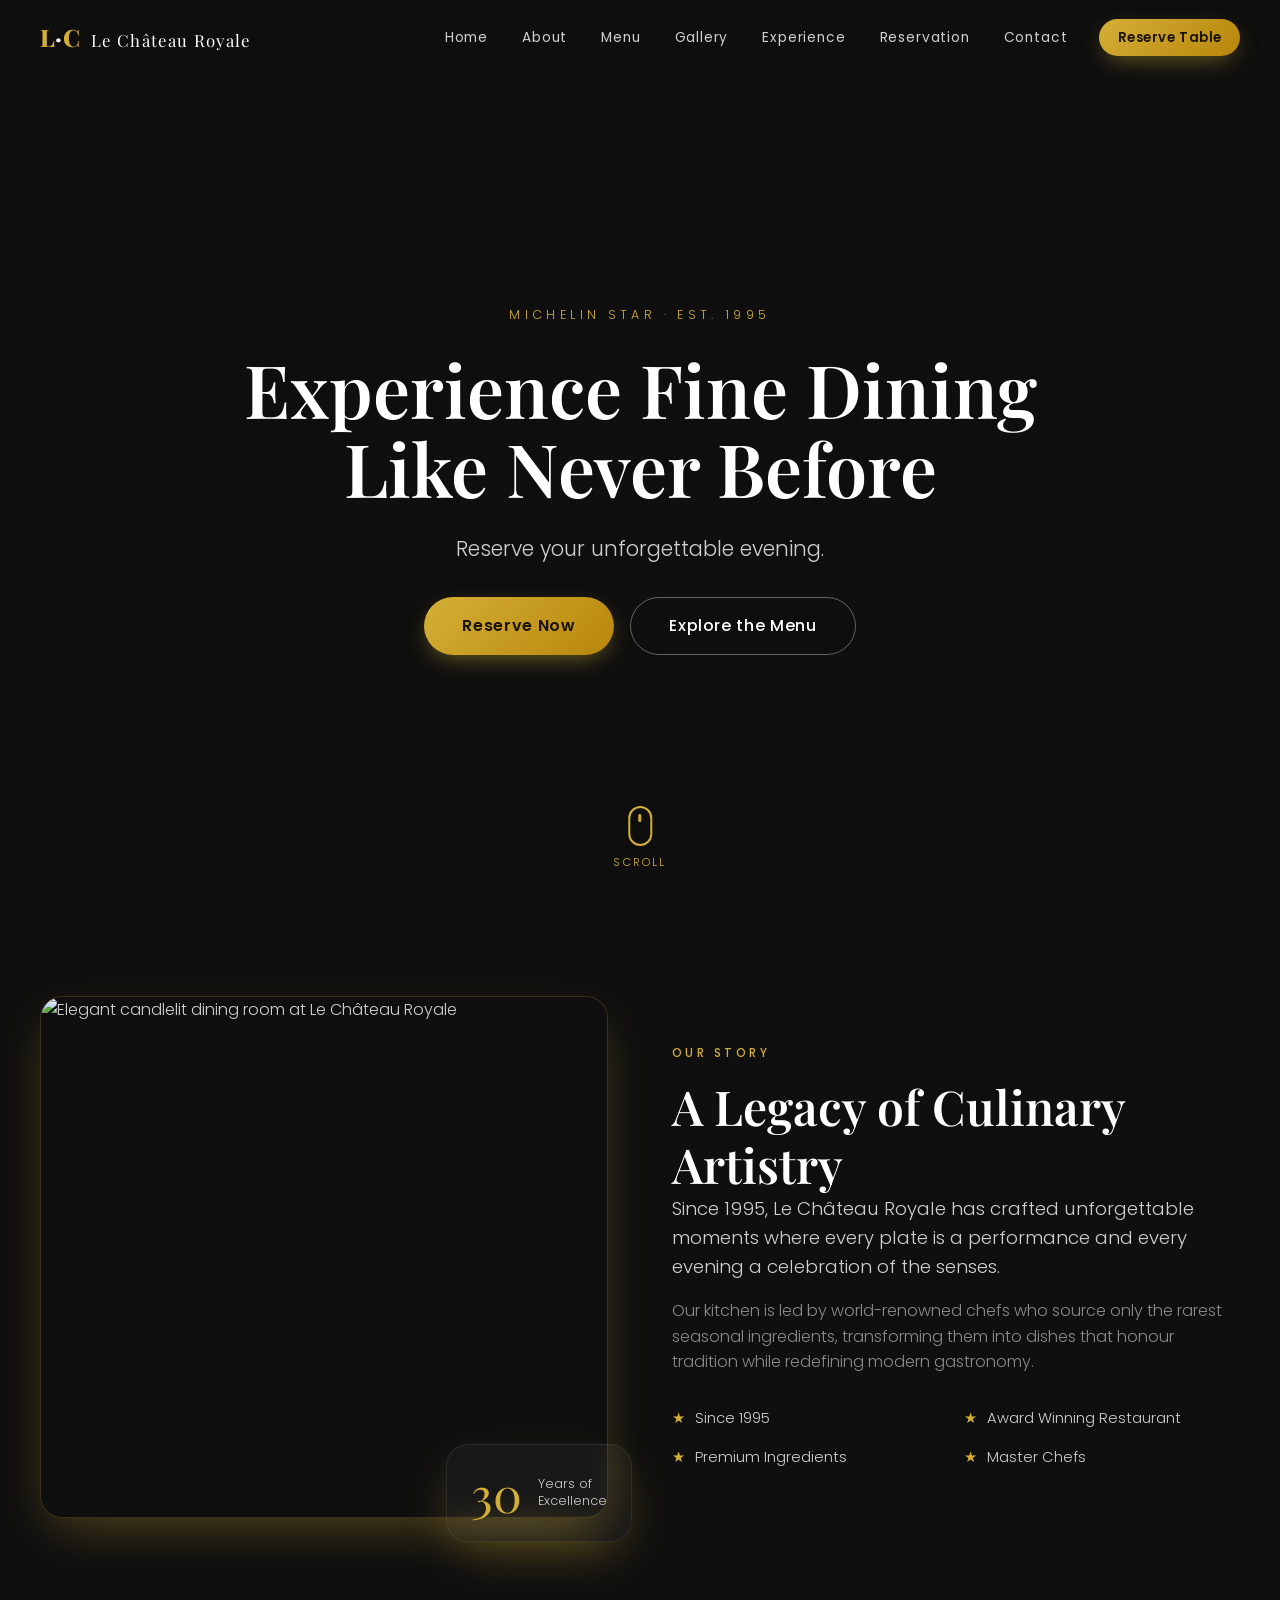
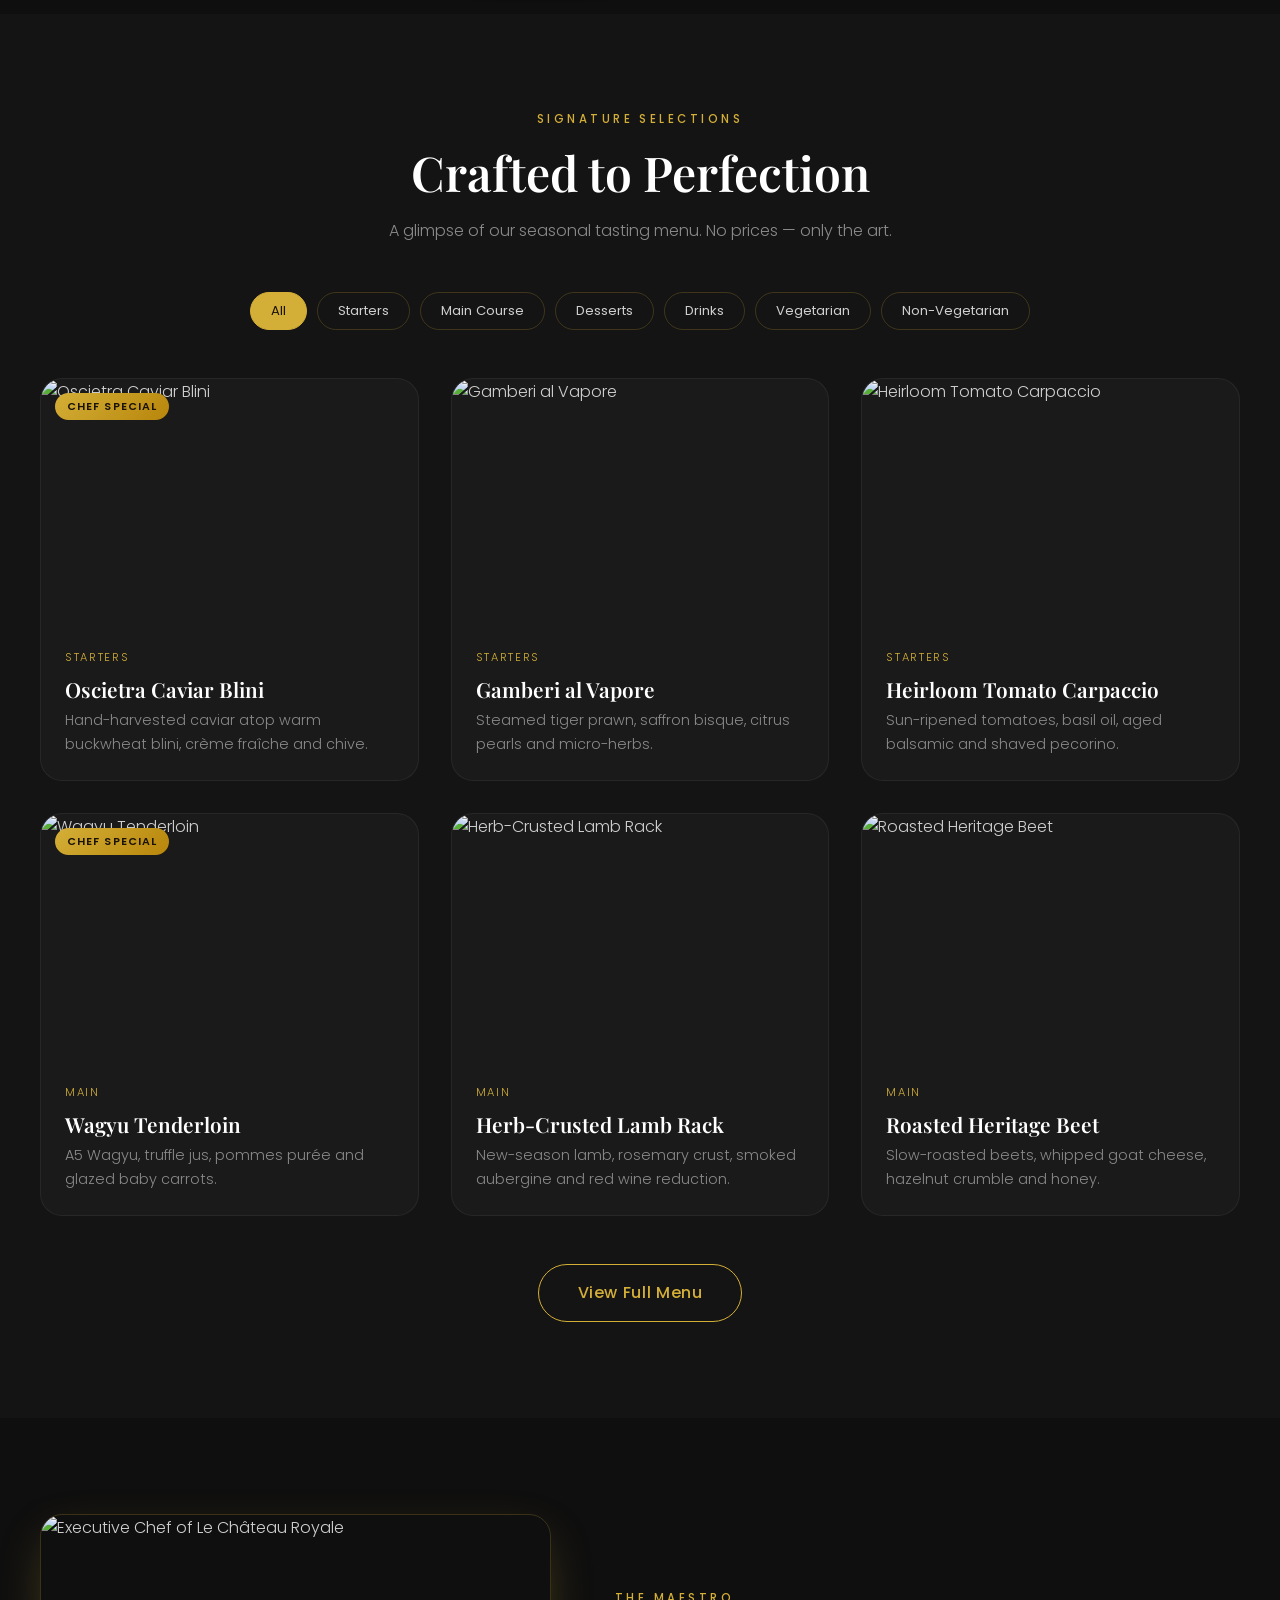
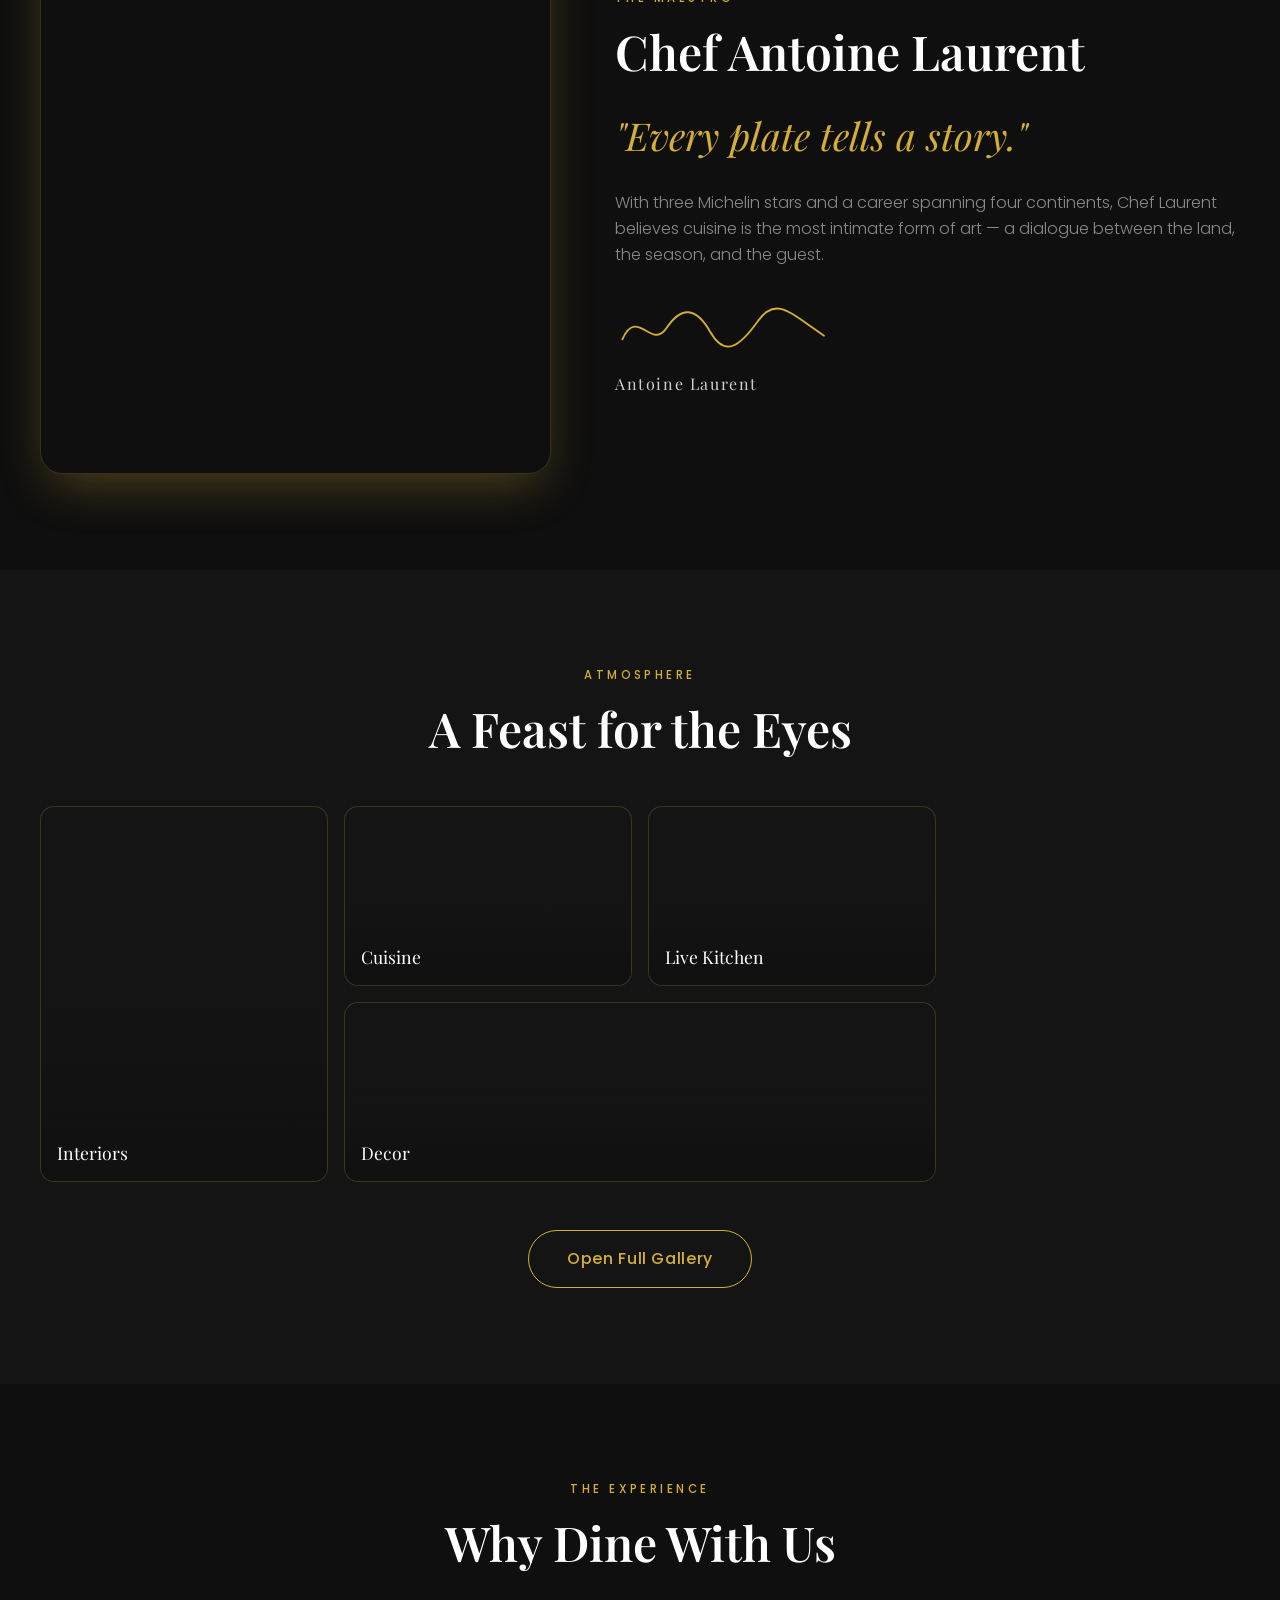
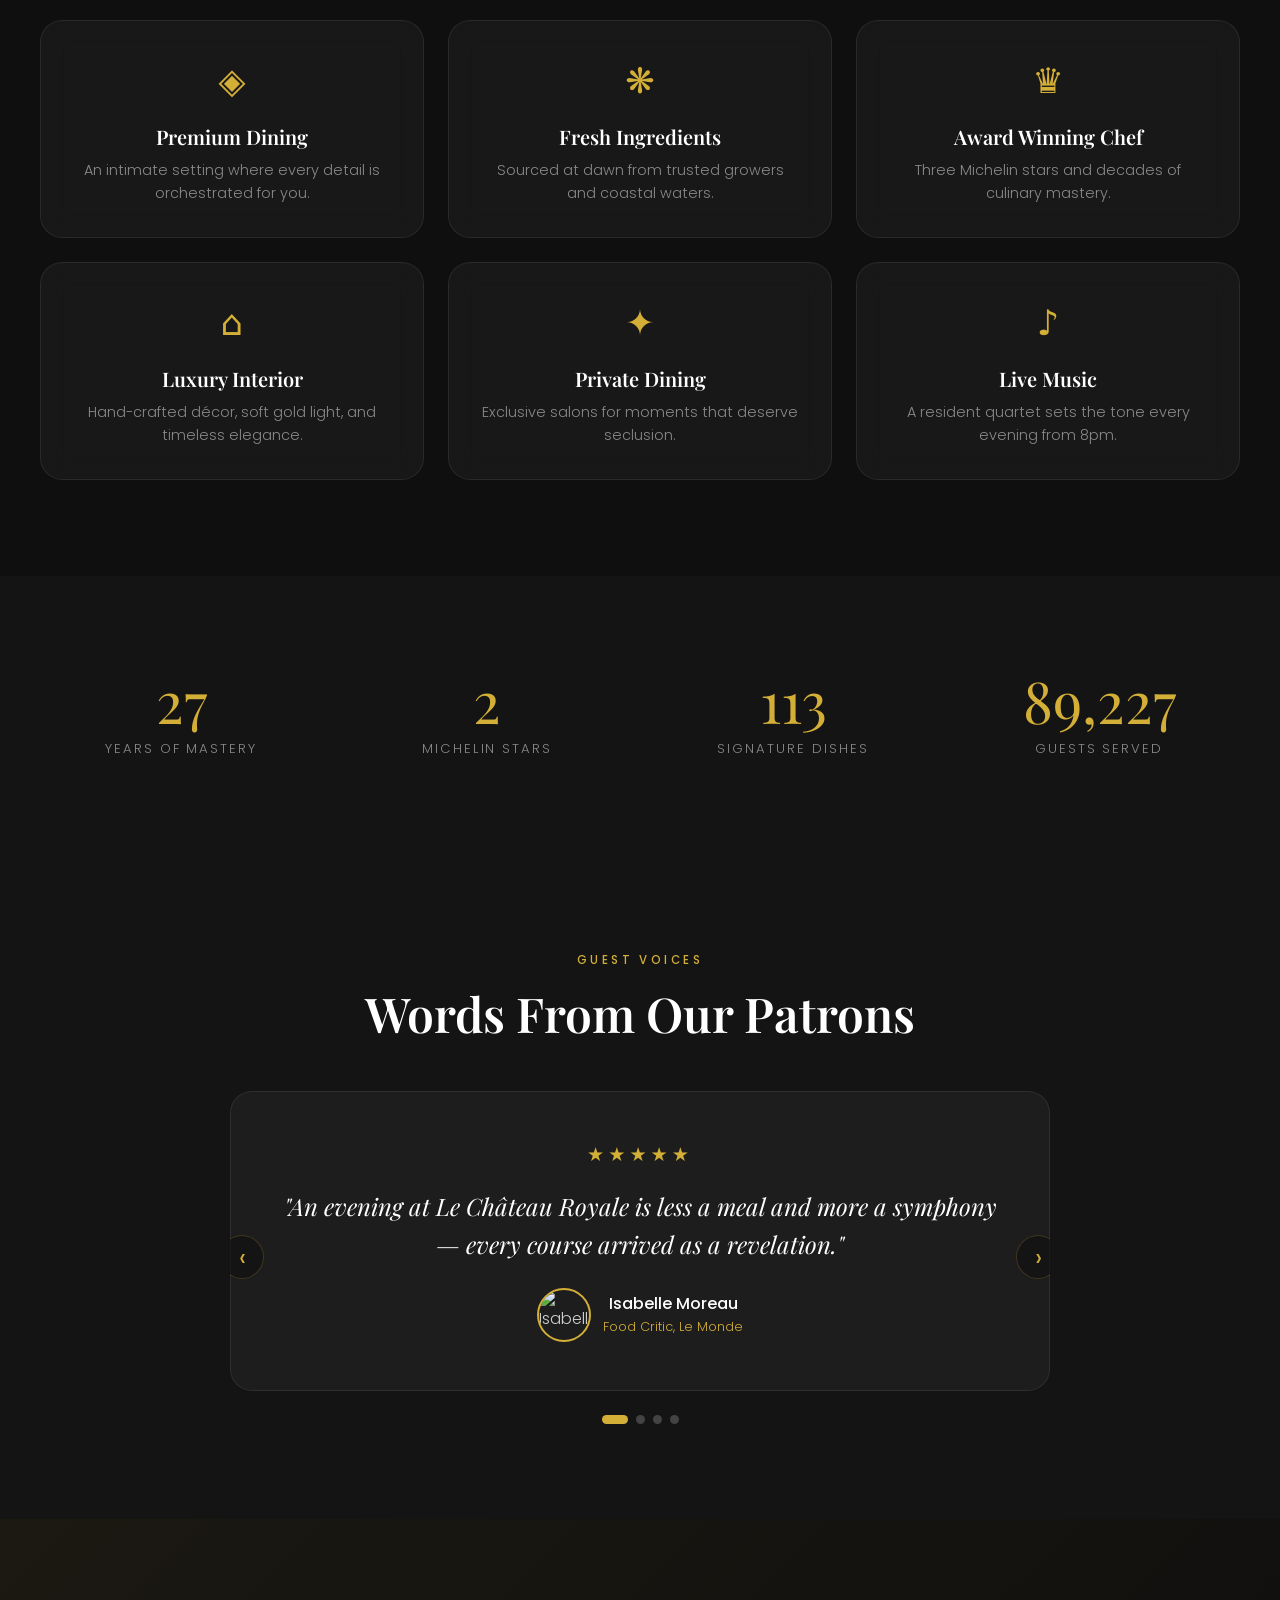
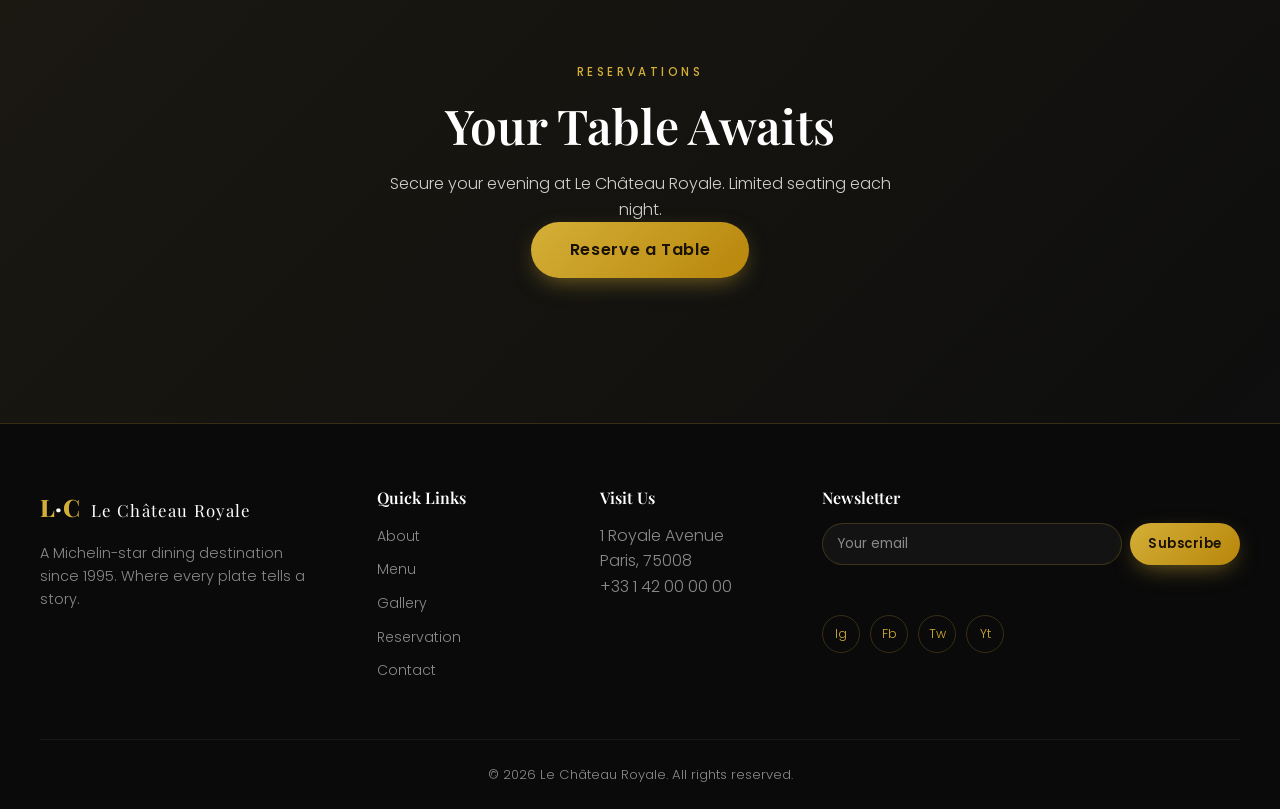
==== commit e12d2a73: "Initial commit" ====
--- a/index.html
+++ b/index.html
@@ -1,2005 +1,288 @@
-<!DOCTYPE html>
+<!doctype html>
 <html lang="en">
-
-<head>
-
-    <meta charset="UTF-8">
-    <meta name="viewport" content="width=device-width, initial-scale=1.0">
-
-    <title>Sanwariya | Premium Restaurant</title>
-
-    <meta name="description"
-        content="Sanwariya is a modern premium restaurant website built using HTML, CSS and JavaScript.">
-
-    <meta name="keywords"
-        content="Restaurant, Food, HTML, CSS, JavaScript">
-
-    <meta name="author"
-        content="Ayush Yadav">
-
-    <!-- Favicon -->
-
-    <link rel="icon"
-        href="assets/images/favicon.png">
-
-    <!-- Google Font -->
-
-    <link rel="preconnect"
-        href="https://fonts.googleapis.com">
-
-    <link rel="preconnect"
-        href="https://fonts.gstatic.com"
-        crossorigin>
-
-    <link href="https://fonts.googleapis.com/css2?family=Poppins:wght@300;400;500;600;700;800&display=swap"
-        rel="stylesheet">
-
-    <!-- Font Awesome -->
-
-    <link rel="stylesheet"
-        href="https://cdnjs.cloudflare.com/ajax/libs/font-awesome/6.7.0/css/all.min.css">
-
-    <!-- CSS -->
-
-    <link rel="stylesheet"
-        href="style.css">
-
-</head>
-
-<body>
-
-    <!--============================
-            PRELOADER
-    =============================-->
-
-    <div id="preloader">
-
-        <div class="loader">
-
-            <span></span>
-            <span></span>
-            <span></span>
-
-        </div>
-
+  <head>
+    <meta charset="UTF-8" />
+    <link rel="icon" type="image/svg+xml" href="/favicon.svg" />
+    <meta name="viewport" content="width=device-width, initial-scale=1.0" />
+    <meta name="description" content="Le Château Royale — a Michelin-star fine dining experience. Reserve your unforgettable evening." />
+    <title>Le Château Royale · Fine Dining</title>
+    <link rel="preconnect" href="https://fonts.googleapis.com" />
+    <link rel="preconnect" href="https://fonts.gstatic.com" crossorigin />
+    <link href="https://fonts.googleapis.com/css2?family=Playfair+Display:wght@400;500;600;700;800;900&family=Poppins:wght@300;400;500;600&display=swap" rel="stylesheet" />
+    <link rel="stylesheet" href="/css/style.css" />
+    <link rel="stylesheet" href="/css/animations.css" />
+    <link rel="stylesheet" href="/css/responsive.css" />
+  </head>
+  <body>
+    <!-- Page loader -->
+    <div id="page-loader" class="page-loader">
+      <div class="loader-mark">
+        <span class="loader-ring"></span>
+        <span class="loader-text">Le Château Royale</span>
+      </div>
     </div>
 
-    <!--============================
-            SCROLL PROGRESS BAR
-    =============================-->
-
-    <div id="progress-bar"></div>
-
-    <!--============================
-            HEADER
-    =============================-->
-
-    <header class="header">
-
-        <div class="container">
-
-            <nav class="navbar">
-
-                <a href="#home"
-                    class="logo">
-
-                    <img src="assets/images/logo.png"
-                        alt="Logo">
-
-                    <h2>Sanwariya</h2>
-
-                </a>
-
-                <ul class="nav-links">
-
-                    <li>
-                        <a href="#home"
-                            class="active">
-                            Home
-                        </a>
-                    </li>
-
-                    <li>
-                        <a href="#about">
-                            About
-                        </a>
-                    </li>
-
-                    <li>
-                        <a href="#menu">
-                            Menu
-                        </a>
-                    </li>
-
-                    <li>
-                        <a href="#chef">
-                            Chefs
-                        </a>
-                    </li>
-
-                    <li>
-                        <a href="#gallery">
-                            Gallery
-                        </a>
-                    </li>
-
-                    <li>
-                        <a href="#contact">
-                            Contact
-                        </a>
-                    </li>
-
-                </ul>
-
-                <div class="nav-right">
-
-                    <button id="theme-toggle">
-
-                        <i class="fa-solid fa-moon"></i>
-
-                    </button>
-
-                    <a href="#reservation"
-                        class="btn">
-
-                        Book Table
-
-                    </a>
-
-                </div>
-
-                <div class="hamburger">
-
-                    <span></span>
-                    <span></span>
-                    <span></span>
-
-                </div>
-
-            </nav>
-
-        </div>
-
+    <!-- Scroll progress bar -->
+    <div id="scroll-progress" class="scroll-progress"></div>
+
+    <!-- Mouse glow -->
+    <div id="mouse-glow" class="mouse-glow" aria-hidden="true"></div>
+
+    <!-- Back to top -->
+    <button id="back-to-top" class="back-to-top" aria-label="Back to top">
+      <svg viewBox="0 0 24 24" width="20" height="20" fill="none" stroke="currentColor" stroke-width="2"><path d="M12 19V5M5 12l7-7 7 7"/></svg>
+    </button>
+
+    <!-- Navbar -->
+    <header id="navbar" class="navbar">
+      <nav class="nav container" aria-label="Primary">
+        <a href="/index.html" class="nav-logo" aria-label="Le Château Royale home">
+          <span class="logo-mark">L<span class="logo-dot">·</span>C</span>
+          <span class="logo-name">Le Château Royale</span>
+        </a>
+        <button id="nav-toggle" class="nav-toggle" aria-label="Open menu" aria-expanded="false" aria-controls="nav-menu">
+          <span></span><span></span><span></span>
+        </button>
+        <ul id="nav-menu" class="nav-menu" data-nav>
+          <li><a href="/index.html" class="nav-link" data-page="home">Home</a></li>
+          <li><a href="/about.html" class="nav-link" data-page="about">About</a></li>
+          <li><a href="/menu.html" class="nav-link" data-page="menu">Menu</a></li>
+          <li><a href="/gallery.html" class="nav-link" data-page="gallery">Gallery</a></li>
+          <li><a href="/index.html#experience" class="nav-link" data-page="experience">Experience</a></li>
+          <li><a href="/reservation.html" class="nav-link" data-page="reservation">Reservation</a></li>
+          <li><a href="/contact.html" class="nav-link" data-page="contact">Contact</a></li>
+          <li class="nav-cta-item"><a href="/reservation.html" class="btn btn-gold btn-ripple">Reserve Table</a></li>
+        </ul>
+      </nav>
     </header>
 
-    <!--============================
-            HERO SECTION
-    =============================-->
-
-    <section class="hero"
-        id="home">
-
+    <main id="main">
+      <!-- Hero -->
+      <section class="hero" id="home">
+        <div class="hero-bg" style="background-image:url('https://images.pexels.com/photos/20184685/pexels-photo-20184685.jpeg?auto=compress&cs=tinysrgb&w=1600')"></div>
         <div class="hero-overlay"></div>
-
-        <div class="container hero-container">
-
-            <!-- Left -->
-
-            <div class="hero-content">
-
-                <br><br><br>
-                
-                <h1>
-
-                    Taste The <span>Finest Food</span><br>
-
-                    Crafted With Passion
-
-                </h1>
-
-                <p>
-
-                    Experience unforgettable dining with gourmet dishes,
-                    premium ingredients, and world-class hospitality.
-                    Every meal at Sanwariya is a celebration of flavor,
-                    elegance, and unforgettable memories.
-
-                </p>
-
-                <div class="hero-buttons">
-
-                    <a href="#menu"
-                        class="btn">
-
-                        Explore Menu
-
-                    </a>
-
-                    <a href="#reservation"
-                        class="btn-outline">
-
-                        Reserve Table
-
-                    </a>
-
-                </div>
-
-                <div class="hero-stats">
-
-                    <div>
-
-                        <h2>15+</h2>
-
-                        <span>Years Experience</span>
-
-                    </div>
-
-                    <div>
-
-                        <h2>120+</h2>
-
-                        <span>Premium Dishes</span>
-
-                    </div>
-
-                    <div>
-
-                        <h2>25K+</h2>
-
-                        <span>Happy Customers</span>
-
-                    </div>
-
-                </div>
-
+        <div class="hero-content container">
+          <p class="hero-eyebrow reveal fade-up">Michelin Star · Est. 1995</p>
+          <h1 class="hero-title reveal fade-up" style="--d:.1s">Experience Fine Dining<br/>Like Never Before</h1>
+          <p class="hero-subtitle reveal fade-up" style="--d:.2s">Reserve your unforgettable evening.</p>
+          <div class="hero-actions reveal fade-up" style="--d:.3s">
+            <a href="/reservation.html" class="btn btn-gold btn-lg btn-ripple">Reserve Now</a>
+            <a href="/menu.html" class="btn btn-ghost btn-lg">Explore the Menu</a>
+          </div>
+        </div>
+        <a href="#about" class="scroll-indicator" aria-label="Scroll to about">
+          <span class="mouse"><span class="wheel"></span></span>
+          <span class="scroll-text">Scroll</span>
+        </a>
+      </section>
+
+      <!-- About -->
+      <section class="section about" id="about">
+        <div class="container about-grid">
+          <div class="about-media reveal fade-left">
+            <div class="about-img-frame">
+              <img src="https://images.pexels.com/photos/941861/pexels-photo-941861.jpeg?auto=compress&cs=tinysrgb&w=1100" alt="Elegant candlelit dining room at Le Château Royale" loading="lazy" />
             </div>
-
-            <!-- Right -->
-
-            <div class="hero-image">
-
-                <img src="assets/images/hero.jpg"
-                    alt="Restaurant Hero">
-
-                <div class="floating-card card-one">
-
-                    <i class="fa-solid fa-star"></i>
-
-                    <div>
-
-                        <h4>4.9 Rating</h4>
-
-                        <p>2,000+ Reviews</p>
-
-                    </div>
-
-                </div>
-
-                <div class="floating-card card-two">
-
-                    <i class="fa-solid fa-utensils"></i>
-
-                    <div>
-
-                        <h4>Fresh Food</h4>
-
-                        <p>Daily Prepared</p>
-
-                    </div>
-
-                </div>
-
+            <div class="about-badge glass">
+              <span class="about-badge-num" data-count="30">0</span>
+              <span class="about-badge-label">Years of<br/>Excellence</span>
             </div>
-
-        </div>
-
-        <!-- Scroll Down -->
-
-        <a href="#about"
-            class="scroll-down">
-
-            <i class="fa-solid fa-angles-down"></i>
-
-        </a>
-
-    </section>
-
-    <!--============================
-            ABOUT SECTION
-    =============================-->
-
-    <section class="about section" id="about">
-
-        <div class="container about-container">
-
-            <!-- Left -->
-
-            <div class="about-image">
-
-                <img src="assets/images/about.jpg"
-                    alt="About Restaurant">
-
-                <div class="experience-card">
-
-                    <h2>15+</h2>
-
-                    <p>Years of Excellence</p>
-
-                </div>
-
+          </div>
+          <div class="about-text reveal fade-right">
+            <p class="eyebrow">Our Story</p>
+            <h2 class="section-title">A Legacy of Culinary Artistry</h2>
+            <p class="lead">Since 1995, Le Château Royale has crafted unforgettable moments where every plate is a performance and every evening a celebration of the senses.</p>
+            <p class="muted">Our kitchen is led by world-renowned chefs who source only the rarest seasonal ingredients, transforming them into dishes that honour tradition while redefining modern gastronomy.</p>
+            <ul class="about-features">
+              <li><span class="feat-ic">★</span> Since 1995</li>
+              <li><span class="feat-ic">★</span> Award Winning Restaurant</li>
+              <li><span class="feat-ic">★</span> Premium Ingredients</li>
+              <li><span class="feat-ic">★</span> Master Chefs</li>
+            </ul>
+          </div>
+        </div>
+      </section>
+
+      <!-- Signature Menu -->
+      <section class="section section-alt" id="menu-preview">
+        <div class="container">
+          <div class="section-head reveal fade-up">
+            <p class="eyebrow">Signature Selections</p>
+            <h2 class="section-title">Crafted to Perfection</h2>
+            <p class="section-sub">A glimpse of our seasonal tasting menu. No prices — only the art.</p>
+          </div>
+
+          <div class="menu-filters reveal fade-up" data-menu-filters>
+            <button class="filter-btn is-active" data-filter="all">All</button>
+            <button class="filter-btn" data-filter="starters">Starters</button>
+            <button class="filter-btn" data-filter="main">Main Course</button>
+            <button class="filter-btn" data-filter="desserts">Desserts</button>
+            <button class="filter-btn" data-filter="drinks">Drinks</button>
+            <button class="filter-btn" data-filter="veg">Vegetarian</button>
+            <button class="filter-btn" data-filter="nonveg">Non-Vegetarian</button>
+          </div>
+
+          <div class="menu-grid" data-menu-grid></div>
+
+          <div class="section-cta reveal fade-up">
+            <a href="/menu.html" class="btn btn-outline btn-lg">View Full Menu</a>
+          </div>
+        </div>
+      </section>
+
+      <!-- Chef -->
+      <section class="section chef" id="chef">
+        <div class="container chef-grid">
+          <div class="chef-media reveal fade-left">
+            <img src="https://images.pexels.com/photos/32224391/pexels-photo-32224391.jpeg?auto=compress&cs=tinysrgb&w=1000" alt="Executive Chef of Le Château Royale" loading="lazy" />
+          </div>
+          <div class="chef-text reveal fade-right">
+            <p class="eyebrow">The Maestro</p>
+            <h2 class="section-title">Chef Antoine Laurent</h2>
+            <blockquote class="chef-quote">"Every plate tells a story."</blockquote>
+            <p class="muted">With three Michelin stars and a career spanning four continents, Chef Laurent believes cuisine is the most intimate form of art — a dialogue between the land, the season, and the guest.</p>
+            <div class="chef-signature">
+              <svg viewBox="0 0 300 80" class="signature-stroke" aria-hidden="true">
+                <path d="M10 55 C 30 10, 50 70, 70 40 S 110 10, 130 45 S 170 65, 195 30 S 240 20, 285 50" fill="none" stroke="currentColor" stroke-width="2.5" stroke-linecap="round" />
+              </svg>
+              <span class="signature-name">Antoine Laurent</span>
             </div>
-
-            <!-- Right -->
-
-            <div class="about-content">
-
-                <span class="section-subtitle">
-
-                    About Sanwariya
-
-                </span>
-
-                <h2>
-
-                    We Create Delicious Memories
-                    With Every Meal
-
-                </h2>
-
-                <p>
-
-                    Sanwariya is more than just a restaurant.
-                    We combine premium ingredients, skilled chefs,
-                    elegant ambience, and exceptional service
-                    to create unforgettable dining experiences.
-
-                </p>
-
-                <p>
-
-                    Every dish is freshly prepared using
-                    locally sourced ingredients and inspired by
-                    cuisines from around the world.
-
-                </p>
-
-                <div class="about-features">
-
-                    <div class="feature-box">
-
-                        <i class="fa-solid fa-leaf"></i>
-
-                        <div>
-
-                            <h4>Fresh Ingredients</h4>
-
-                            <p>
-                                Farm fresh vegetables and premium meat.
-                            </p>
-
-                        </div>
-
-                    </div>
-
-                    <div class="feature-box">
-
-                        <i class="fa-solid fa-utensils"></i>
-
-                        <div>
-
-                            <h4>Premium Recipes</h4>
-
-                            <p>
-                                Prepared by award-winning chefs.
-                            </p>
-
-                        </div>
-
-                    </div>
-
-                    <div class="feature-box">
-
-                        <i class="fa-solid fa-award"></i>
-
-                        <div>
-
-                            <h4>Best Quality</h4>
-
-                            <p>
-                                Five-star quality food & service.
-                            </p>
-
-                        </div>
-
-                    </div>
-
-                </div>
-
-                <a href="#reservation"
-                    class="btn">
-
-                    Book Your Table
-
-                </a>
-
-            </div>
-
-        </div>
-
-    </section>
-
-    <!--============================
-            STATISTICS
-    =============================-->
-
-    <section class="statistics">
-
-        <div class="container">
-
-            <div class="stats-grid">
-
-                <div class="stat-card">
-
-                    <i class="fa-solid fa-face-smile"></i>
-
-                    <h2 class="counter"
-                        data-target="25000">
-
-                        0
-
-                    </h2>
-
-                    <p>
-
-                        Happy Customers
-
-                    </p>
-
-                </div>
-
-                <div class="stat-card">
-
-                    <i class="fa-solid fa-utensils"></i>
-
-                    <h2 class="counter"
-                        data-target="120">
-
-                        0
-
-                    </h2>
-
-                    <p>
-
-                        Premium Dishes
-
-                    </p>
-
-                </div>
-
-                <div class="stat-card">
-
-                    <i class="fa-solid fa-cheese"></i>
-
-                    <h2 class="counter"
-                        data-target="35">
-
-                        0
-
-                    </h2>
-
-                    <p>
-
-                        Professional Chefs
-
-                    </p>
-
-                </div>
-
-                <div class="stat-card">
-
-                    <i class="fa-solid fa-award"></i>
-
-                    <h2 class="counter"
-                        data-target="18">
-
-                        0
-
-                    </h2>
-
-                    <p>
-
-                        Food Awards
-
-                    </p>
-
-                </div>
-
-            </div>
-
-        </div>
-
-    </section>
-
-    <!--============================
-            WHY CHOOSE US
-    =============================-->
-
-    <section class="why section">
-
-        <div class="container">
-
-            <div class="section-heading">
-
-                <span>
-
-                    Why Choose Us
-
-                </span>
-
-                <h2>
-
-                    We Offer The Best
-                    Dining Experience
-
-                </h2>
-
-                <p>
-
-                    From fresh ingredients to luxury ambience,
-                    everything is designed to make your visit
-                    unforgettable.
-
-                </p>
-
-            </div>
-
-            <div class="why-grid">
-
-                <!-- Card 1 -->
-
-                <div class="why-card">
-
-                    <div class="icon">
-
-                        <i class="fa-solid fa-seedling"></i>
-
-                    </div>
-
-                    <h3>
-
-                        Fresh Ingredients
-
-                    </h3>
-
-                    <p>
-
-                        Carefully selected organic vegetables,
-                        seafood and premium quality meat.
-
-                    </p>
-
-                </div>
-
-                <!-- Card 2 -->
-
-                <div class="why-card">
-
-                    <div class="icon">
-
-                        <i class="fa-solid fa-utensils"></i>
-
-                    </div>
-
-                    <h3>
-
-                        Expert Chefs
-
-                    </h3>
-
-                    <p>
-
-                        International chefs preparing
-                        authentic and creative dishes.
-
-                    </p>
-
-                </div>
-
-                <!-- Card 3 -->
-
-                <div class="why-card">
-
-                    <div class="icon">
-
-                        <i class="fa-solid fa-bowl-food"></i>
-
-                    </div>
-
-                    <h3>
-
-                        Diverse Menu
-
-                    </h3>
-
-                    <p>
-
-                        Italian, Indian, Chinese,
-                        Continental and much more.
-
-                    </p>
-
-                </div>
-
-                <!-- Card 4 -->
-
-                <div class="why-card">
-
-                    <div class="icon">
-
-                        <i class="fa-solid fa-mug-hot"></i>
-
-                    </div>
-
-                    <h3>
-
-                        Premium Coffee
-
-                    </h3>
-
-                    <p>
-
-                        Freshly brewed coffee and handcrafted
-                        beverages every day.
-
-                    </p>
-
-                </div>
-
-                <!-- Card 5 -->
-
-                <div class="why-card">
-
-                    <div class="icon">
-
-                        <i class="fa-solid fa-champagne-glasses"></i>
-
-                    </div>
-
-                    <h3>
-
-                        Luxury Ambience
-
-                    </h3>
-
-                    <p>
-
-                        Elegant interiors perfect for
-                        family dinners and celebrations.
-
-                    </p>
-
-                </div>
-
-                <!-- Card 6 -->
-
-                <div class="why-card">
-
-                    <div class="icon">
-
-                        <i class="fa-solid fa-truck-fast"></i>
-
-                    </div>
-
-                    <h3>
-
-                        Fast Delivery
-
-                    </h3>
-
-                    <p>
-
-                        Fresh food delivered quickly
-                        while maintaining quality.
-
-                    </p>
-
-                </div>
-
-            </div>
-
-        </div>
-
-    </section>
-
-    <!--============================
-            FEATURED DISHES
-    =============================-->
-
-    <section class="featured section" id="menu">
-
-        <div class="container">
-
-            <div class="section-heading">
-
-                <span>Chef's Selection</span>
-
-                <h2>Featured Dishes</h2>
-
-                <p>
-                    Discover our most loved signature dishes, prepared with
-                    premium ingredients and exceptional culinary craftsmanship.
-                </p>
-
-            </div>
-
-            <div class="featured-grid">
-
-                <!-- Featured Card 1 -->
-
-                <div class="featured-card">
-
-                    <div class="badge">
-                        Best Seller
-                    </div>
-
-                    <img src="assets/images/menu1.jpg"
-                        alt="Margherita Pizza">
-
-                    <div class="featured-content">
-
-                        <div class="rating">
-
-                            <i class="fa-solid fa-star"></i>
-                            <i class="fa-solid fa-star"></i>
-                            <i class="fa-solid fa-star"></i>
-                            <i class="fa-solid fa-star"></i>
-                            <i class="fa-solid fa-star-half-stroke"></i>
-
-                            <span>4.9</span>
-
-                        </div>
-
-                        <h3>Italian Pizza</h3>
-
-                        <p>
-                            Fresh mozzarella, basil,
-                            cherry tomatoes and olive oil.
-                        </p>
-
-                        <div class="price-cart">
-
-                            <h4>₹729</h4>
-
-                            <button class="btn-small">
-
-                                Order Now
-
-                            </button>
-
-                        </div>
-
-                    </div>
-
-                </div>
-
-                <!-- Featured Card 2 -->
-
-                <div class="featured-card">
-
-                    <div class="badge chef">
-
-                        Chef Special
-
-                    </div>
-
-                    <img src="assets/images/menu2.jpg"
-                        alt="Classic Burger">
-
-                    <div class="featured-content">
-
-                        <div class="rating">
-
-                            <i class="fa-solid fa-star"></i>
-                            <i class="fa-solid fa-star"></i>
-                            <i class="fa-solid fa-star"></i>
-                            <i class="fa-solid fa-star"></i>
-                            <i class="fa-solid fa-star"></i>
-
-                            <span>5.0</span>
-
-                        </div>
-
-                        <h3>Classic Burger</h3>
-
-                        <p>
-
-                            Premium beef, cheddar cheese,
-                            crispy lettuce and secret sauce.
-
-                        </p>
-
-                        <div class="price-cart">
-
-                            <h4>₹562</h4>
-
-                            <button class="btn-small">
-
-                                Order Now
-
-                            </button>
-
-                        </div>
-
-                    </div>
-
-                </div>
-
-            </div>
-
-        </div>
-
-    </section>
-
-    <!--============================
-            FULL MENU
-    =============================-->
-
-    <section class="menu section">
-
-        <div class="container">
-
-            <div class="section-heading">
-
-                <span>Our Menu</span>
-
-                <h2>Popular Food Items</h2>
-
-                <p>
-
-                    Enjoy our wide range of handcrafted dishes.
-
-                </p>
-
-            </div>
-
-            <div class="menu-grid">
-
-                <!-- Card 1 -->
-
-                <div class="menu-card">
-
-                    <img src="assets/images/menu1.jpg"
-                        alt="Pizza">
-
-                    <div class="menu-info">
-
-                        <h3>Italian Pizza</h3>
-
-                        <p>
-                            Wood fired pizza with mozzarella,
-                            basil and tomatoes.
-                        </p>
-
-                        <div class="menu-bottom">
-
-                            <span>₹729</span>
-
-                            <button class="btn-small">
-
-                                Order
-
-                            </button>
-
-                        </div>
-
-                    </div>
-
-                </div>
-
-                <!-- Card 2 -->
-
-                <div class="menu-card">
-
-                    <img src="assets/images/menu2.jpg"
-                        alt="Burger">
-
-                    <div class="menu-info">
-
-                        <h3>Classic Burger</h3>
-
-                        <p>
-
-                            Juicy grilled beef burger with
-                            cheddar cheese.
-
-                        </p>
-
-                        <div class="menu-bottom">
-
-                            <span>₹562</span>
-
-                            <button class="btn-small">
-
-                                Order
-
-                            </button>
-
-                        </div>
-
-                    </div>
-
-                </div>
-
-                <!-- Card 3 -->
-
-                <div class="menu-card">
-
-                    <img src="assets/images/menu3.jpg"
-                        alt="Pasta">
-
-                    <div class="menu-info">
-
-                        <h3>Creamy Pasta</h3>
-
-                        <p>
-
-                            Rich Alfredo sauce,
-                            parmesan cheese and herbs.
-
-                        </p>
-
-                        <div class="menu-bottom">
-
-                            <span>₹429</span>
-
-                            <button class="btn-small">
-
-                                Order
-
-                            </button>
-
-                        </div>
-
-                    </div>
-
-                </div>
-
-                <!-- Card 4 -->
-
-                <div class="menu-card">
-
-                    <img src="assets/images/menu4.jpg"
-                        alt="Steak">
-
-                    <div class="menu-info">
-
-                        <h3>Grilled Sandwich</h3>
-
-                        <p>
-
-                            Tender grilled sandwich served
-                            with Sauce.
-
-                        </p>
-
-                        <div class="menu-bottom">
-
-                            <span>₹609</span>
-
-                            <button class="btn-small">
-
-                                Order
-
-                            </button>
-
-                        </div>
-
-                    </div>
-
-                </div>
-
-                <!-- Card 5 -->
-
-                <div class="menu-card">
-
-                    <img src="assets/images/menu5.jpg"
-                        alt="Salad">
-
-                    <div class="menu-info">
-
-                        <h3>Caesar Salad</h3>
-
-                        <p>
-
-                            Fresh lettuce,
-                            parmesan and garlic dressing.
-
-                        </p>
-
-                        <div class="menu-bottom">
-
-                            <span>₹329</span>
-
-                            <button class="btn-small">
-
-                                Order
-
-                            </button>
-
-                        </div>
-
-                    </div>
-
-                </div>
-
-                <!-- Card 6 -->
-
-                <div class="menu-card">
-
-                    <img src="assets/images/menu6.jpg"
-                        alt="Dessert">
-
-                    <div class="menu-info">
-
-                        <h3>Chocolate Lava Cake</h3>
-
-                        <p>
-
-                            Warm chocolate cake with
-                            vanilla ice cream.
-
-                        </p>
-
-                        <div class="menu-bottom">
-
-                            <span>₹325</span>
-
-                            <button class="btn-small">
-
-                                Order
-
-                            </button>
-
-                        </div>
-
-                    </div>
-
-                </div>
-                <!-- Card 7 -->
-
-                <div class="menu-card">
-
-                    <img src="assets/images/menu7.jpg"
-                        alt="Sushi">
-
-                    <div class="menu-info">
-
-                        <h3>Japanese Sushi</h3>
-
-                        <p>
-
-                            Fresh salmon, avocado and premium
-                            sushi rice served with soy sauce.
-
-                        </p>
-
-                        <div class="menu-bottom">
-
-                            <span>₹999</span>
-
-                            <button class="btn-small">
-
-                                Order
-
-                            </button>
-
-                        </div>
-
-                    </div>
-
-                </div>
-
-                <!-- Card 8 -->
-
-                <div class="menu-card">
-
-                    <img src="assets/images/menu8.jpg"
-                        alt="Chicken">
-
-                    <div class="menu-info">
-
-                        <h3>Argentine Alfajores</h3>
-
-                        <p>
-
-                            rolled in shredded coconut or 
-                            dusted with powdered sugar
-
-                        </p>
-
-                        <div class="menu-bottom">
-
-                            <span>₹1,099</span>
-
-                            <button class="btn-small">
-
-                                Order
-
-                            </button>
-
-                        </div>
-
-                    </div>
-
-                </div>
-
-                <!-- Card 9 -->
-
-                <div class="menu-card">
-
-                    <img src="assets/images/menu9.jpg"
-                        alt="Seafood">
-
-                    <div class="menu-info">
-
-                        <h3>Indian Samosas</h3>
-
-                        <p>
-
-                            spiced mixture of mashed potatoes, 
-                            peas, and aromatic spices.
-
-                        </p>
-
-                        <div class="menu-bottom">
-
-                            <span>₹320</span>
-
-                            <button class="btn-small">
-
-                                Order
-
-                            </button>
-
-                        </div>
-
-                    </div>
-
-                </div>
-
-                <!-- Card 10 -->
-
-                <div class="menu-card">
-
-                    <img src="assets/images/menu10.jpg"
-                        alt="Tacos">
-
-                    <div class="menu-info">
-
-                        <h3>Mexican Tacos</h3>
-
-                        <p>
-
-                            Soft tortillas filled with
-                            seasoned beef, salsa and cheese.
-
-                        </p>
-
-                        <div class="menu-bottom">
-
-                            <span>₹680</span>
-
-                            <button class="btn-small">
-
-                                Order
-
-                            </button>
-
-                        </div>
-
-                    </div>
-
-                </div>
-
-                <!-- Card 11 -->
-
-                <div class="menu-card">
-
-                    <img src="assets/images/menu11.jpg"
-                        alt="Biryani">
-
-                    <div class="menu-info">
-
-                        <h3>Royal Biryani</h3>
-
-                        <p>
-
-                            Fragrant basmati rice,
-                            aromatic spices and tender chicken.
-
-                        </p>
-
-                        <div class="menu-bottom">
-
-                            <span>₹1306</span>
-
-                            <button class="btn-small">
-
-                                Order
-
-                            </button>
-
-                        </div>
-
-                    </div>
-
-                </div>
-
-                <!-- Card 12 -->
-
-                <div class="menu-card">
-
-                    <img src="assets/images/menu12.jpg"
-                        alt="Ice Cream">
-
-                    <div class="menu-info">
-
-                        <h3>Signature Dessert</h3>
-
-                        <p>
-
-                            Premium vanilla ice cream,
-                            berries and rich chocolate syrup.
-
-                        </p>
-
-                        <div class="menu-bottom">
-
-                            <span>₹399</span>
-
-                            <button class="btn-small">
-
-                                Order
-
-                            </button>
-
-                        </div>
-
-                    </div>
-
-                </div>
-
-            </div>
-
-        </div>
-
-    </section>
-
-    <!--============================
-            SPECIAL OFFER
-    =============================-->
-
-    <section class="offer">
-
-        <div class="container">
-
-            <div class="offer-content">
-
-                <div class="offer-text">
-
-                    <span class="offer-tag">
-
-                        Limited Time Offer
-
-                    </span>
-
-                    <h2>
-
-                        Get 20% OFF On Your
-                        First Reservation
-
-                    </h2>
-
-                    <p>
-
-                        Reserve your table today and enjoy
-                        exclusive discounts on selected
-                        premium dishes.
-
-                    </p>
-
-                </div>
-
-                <div class="offer-button">
-
-                    <a href="#reservation"
-                        class="btn">
-
-                        Reserve Now
-
-                    </a>
-
-                </div>
-
-            </div>
-
-        </div>
-
-    </section>
-
-    <!--============================
-            CHEF TEAM
-    =============================-->
-
-    <section class="chef section" id="chef">
-
-        <div class="container">
-
-            <div class="section-heading">
-
-                <span>Our Team</span>
-
-                <h2>Meet Our Professional Chefs</h2>
-
-                <p>
-
-                    Passionate culinary experts dedicated to creating
-                    unforgettable dining experiences.
-
-                </p>
-
-            </div>
-
-            <div class="chef-grid">
-
-                <!-- Chef 1 -->
-
-                <div class="chef-card">
-
-                    <div class="chef-image">
-
-                        <img src="assets/images/chef1.jpg"
-                            alt="Chef Daniel">
-
-                        <div class="chef-social">
-
-                            <a href="#">
-                                <i class="fab fa-facebook-f"></i>
-                            </a>
-
-                            <a href="#">
-                                <i class="fab fa-instagram"></i>
-                            </a>
-
-                            <a href="#">
-                                <i class="fab fa-linkedin-in"></i>
-                            </a>
-
-                        </div>
-
-                    </div>
-
-                    <div class="chef-info">
-
-                        <h3>Daniel Rajput</h3>
-
-                        <span>Executive Chef</span>
-
-                        <p>
-
-                            18+ years of experience in
-                            Italian and French cuisine.
-
-                        </p>
-
-                    </div>
-
-                </div>
-
-                <!-- Chef 2 -->
-
-                <div class="chef-card">
-
-                    <div class="chef-image">
-
-                        <img src="assets/images/chef2.jpg"
-                            alt="Chef Sophia">
-
-                        <div class="chef-social">
-
-                            <a href="#">
-                                <i class="fab fa-facebook-f"></i>
-                            </a>
-
-                            <a href="#">
-                                <i class="fab fa-instagram"></i>
-                            </a>
-
-                            <a href="#">
-                                <i class="fab fa-linkedin-in"></i>
-                            </a>
-
-                        </div>
-
-                    </div>
-
-                    <div class="chef-info">
-
-                        <h3>Sophia Yadav</h3>
-
-                        <span>Pastry Chef</span>
-
-                        <p>
-
-                            Award-winning dessert specialist
-                            creating signature sweets.
-
-                        </p>
-
-                    </div>
-
-                </div>
-
-                <!-- Chef 3 -->
-
-                <div class="chef-card">
-
-                    <div class="chef-image">
-
-                        <img src="assets/images/chef3.jpg"
-                            alt="Chef Liam">
-
-                        <div class="chef-social">
-
-                            <a href="#">
-                                <i class="fab fa-facebook-f"></i>
-                            </a>
-
-                            <a href="#">
-                                <i class="fab fa-instagram"></i>
-                            </a>
-
-                            <a href="#">
-                                <i class="fab fa-linkedin-in"></i>
-                            </a>
-
-                        </div>
-
-                    </div>
-
-                    <div class="chef-info">
-
-                        <h3>Peter Sharma</h3>
-
-                        <span>Head Grill Chef</span>
-
-                        <p>
-
-                            Famous for premium steaks
-                            and seafood specialties.
-
-                        </p>
-
-                    </div>
-
-                </div>
-
-            </div>
-
-        </div>
-
-    </section>
-
-    <!--============================
-            GALLERY
-    =============================-->
-
-    <section class="gallery section" id="gallery">
-
-        <div class="container">
-
-            <div class="section-heading">
-
-                <span>Photo Gallery</span>
-
-                <h2>Discover Our Restaurant</h2>
-
-                <p>
-
-                    Take a look at our delicious dishes,
-                    elegant ambience and memorable moments.
-
-                </p>
-
-            </div>
-
-            <div class="gallery-grid">
-
-                <div class="gallery-item">
-
-                    <img src="assets/images/gallery1.jpg"
-                        alt="Gallery Image">
-
-                    <div class="gallery-overlay">
-
-                        <i class="fa-solid fa-magnifying-glass-plus"></i>
-
-                    </div>
-
-                </div>
-
-                <div class="gallery-item">
-
-                    <img src="assets/images/gallery2.jpg"
-                        alt="Gallery Image">
-
-                    <div class="gallery-overlay">
-
-                        <i class="fa-solid fa-magnifying-glass-plus"></i>
-
-                    </div>
-
-                </div>
-
-                <div class="gallery-item">
-
-                    <img src="assets/images/gallery3.jpg"
-                        alt="Gallery Image">
-
-                    <div class="gallery-overlay">
-
-                        <i class="fa-solid fa-magnifying-glass-plus"></i>
-
-                    </div>
-
-                </div>
-
-                <div class="gallery-item">
-
-                    <img src="assets/images/gallery4.jpg"
-                        alt="Gallery Image">
-
-                    <div class="gallery-overlay">
-
-                        <i class="fa-solid fa-magnifying-glass-plus"></i>
-
-                    </div>
-
-                </div>
-
-                <div class="gallery-item">
-
-                    <img src="assets/images/gallery5.jpg"
-                        alt="Gallery Image">
-
-                    <div class="gallery-overlay">
-
-                        <i class="fa-solid fa-magnifying-glass-plus"></i>
-
-                    </div>
-
-                </div>
-
-                <div class="gallery-item">
-
-                    <img src="assets/images/gallery6.jpg"
-                        alt="Gallery Image">
-
-                    <div class="gallery-overlay">
-
-                        <i class="fa-solid fa-magnifying-glass-plus"></i>
-
-                    </div>
-
-                </div>
-
-            </div>
-
-        </div>
-
-    </section>
-
-    <!--============================
-            TESTIMONIALS
-    =============================-->
-
-    <section class="testimonials section" id="testimonials">
-
-        <div class="container">
-
-            <div class="section-heading">
-
-                <span>Testimonials</span>
-
-                <h2>What Our Customers Say</h2>
-
-                <p>
-
-                    Thousands of happy guests enjoy
-                    unforgettable dining experiences at Sanwariya.
-
-                </p>
-
-            </div>
-
-            <div class="testimonial-grid">
-
-                <!-- Testimonial 1 -->
-
-                <div class="testimonial-card">
-
-                    <img src="assets/images/customer1.jpg"
-                        alt="Customer">
-
-                    <div class="stars">
-
-                        <i class="fa-solid fa-star"></i>
-                        <i class="fa-solid fa-star"></i>
-                        <i class="fa-solid fa-star"></i>
-                        <i class="fa-solid fa-star"></i>
-                        <i class="fa-solid fa-star"></i>
-
-                    </div>
-
-                    <p>
-
-                        "Absolutely incredible food and
-                        outstanding service. Every visit
-                        feels like a special occasion."
-
-                    </p>
-
-                    <h4>Emily Johnson</h4>
-
-                </div>
-
-                <!-- Testimonial 2 -->
-
-                <div class="testimonial-card">
-
-                    <img src="assets/images/customer2.jpg"
-                        alt="Customer">
-
-                    <div class="stars">
-
-                        <i class="fa-solid fa-star"></i>
-                        <i class="fa-solid fa-star"></i>
-                        <i class="fa-solid fa-star"></i>
-                        <i class="fa-solid fa-star"></i>
-                        <i class="fa-solid fa-star-half-stroke"></i>
-
-                    </div>
-
-                    <p>
-
-                        "Beautiful ambience,
-                        premium quality dishes
-                        and wonderful hospitality."
-
-                    </p>
-
-                    <h4>Michael Brown</h4>
-
-                </div>
-
-                <!-- Testimonial 3 -->
-
-                <div class="testimonial-card">
-
-                    <img src="assets/images/customer3.jpg"
-                        alt="Customer">
-
-                    <div class="stars">
-
-                        <i class="fa-solid fa-star"></i>
-                        <i class="fa-solid fa-star"></i>
-                        <i class="fa-solid fa-star"></i>
-                        <i class="fa-solid fa-star"></i>
-                        <i class="fa-solid fa-star"></i>
-
-                    </div>
-
-                    <p>
-
-                        "One of the finest restaurants
-                        I've ever visited.
-                        Highly recommended."
-
-                    </p>
-
-                    <h4>Sophia Williams</h4>
-
-                </div>
-
-            </div>
-
-        </div>
-
-    </section>
-
-    <!--============================
-            RESERVATION
-    =============================-->
-
-    <section class="reservation section"
-        id="reservation">
-
-        <div class="container">
-
-            <div class="section-heading">
-
-                <span>Reservation</span>
-
-                <h2>Book Your Table</h2>
-
-            </div>
-
-            <form class="reservation-form">
-
-                <input type="text"
-                    placeholder="Full Name"
-                    required>
-
-                <input type="email"
-                    placeholder="Email"
-                    required>
-
-                <input type="tel"
-                    placeholder="Phone Number"
-                    required>
-
-                <input type="date"
-                    required>
-
-                <input type="time"
-                    required>
-
-                <select>
-
-                    <option>1 Person</option>
-                    <option>2 Persons</option>
-                    <option>4 Persons</option>
-                    <option>6 Persons</option>
-                    <option>8+ Persons</option>
-
-                </select>
-
-                <textarea rows="5"
-                    placeholder="Special Request"></textarea>
-
-                <button class="btn"
-                    type="submit">
-
-                    Reserve Now
-
-                </button>
-
-            </form>
-
-        </div>
-
-    </section>
-
-    <!--============================
-            NEWSLETTER
-    =============================-->
-
-    <section class="newsletter">
-
-        <div class="container newsletter-box">
-
-            <div>
-
-                <h2>
-
-                    Subscribe To Our Newsletter
-
-                </h2>
-
-                <p>
-
-                    Get exclusive offers,
-                    recipes and restaurant updates.
-
-                </p>
-
-            </div>
-
-            <form>
-
-                <input type="email"
-                    placeholder="Enter your email">
-
-                <button class="btn">
-
-                    Subscribe
-
-                </button>
-
-            </form>
-
-        </div>
-
-    </section>
-
-    <!--============================
-            CONTACT
-    =============================-->
-
-    <section class="contact section"
-        id="contact">
-
-        <div class="container contact-grid">
-
-            <div>
-
-                <h2>
-
-                    Contact Us
-
-                </h2>
-
-                <p>
-
-                    We'd love to hear from you.
-
-                </p>
-
-                <div class="contact-item">
-
-                    <i class="fa-solid fa-location-dot"></i>
-
-                    <span>
-
-                        21A, Sector-50,
-                        Faridabad, India
-
-                    </span>
-
-                </div>
-
-                <div class="contact-item">
-
-                    <i class="fa-solid fa-phone"></i>
-
-                    <span>
-
-                        +91 987 654 3210
-
-                    </span>
-
-                </div>
-
-                <div class="contact-item">
-
-                    <i class="fa-solid fa-envelope"></i>
-
-                    <span>
-
-                        hello@sanwariya.com
-
-                    </span>
-
-                </div>
-
-            </div>
-
-            <div>
-
-                <iframe
-                    src="https://www.google.com/maps/embed?pb=!1m18!1m12!1m3!1d14041.092585130564!2d77.26940075249553!3d28.380816862846455!2m3!1f0!2f0!3f0!3m2!1i1024!2i768!4f13.1!3m3!1m2!1s0x390cde993930d0e3%3A0x11a673b6518f98a3!2sSector%2050%2C%20Faridabad%2C%20Haryana%20121001!5e0!3m2!1sen!2sin!4v1782628417953!5m2!1sen!2sin" width="600" height="450" style="border:0;" allowfullscreen="" loading="lazy" referrerpolicy="strict-origin-when-cross-origin">
-                </iframe>
-
-            </div>
-
-        </div>
-
-    </section>
-
-    <!--============================
-            FOOTER
-    =============================-->
-
+          </div>
+        </div>
+      </section>
+
+      <!-- Gallery preview -->
+      <section class="section section-alt" id="gallery-preview">
+        <div class="container">
+          <div class="section-head reveal fade-up">
+            <p class="eyebrow">Atmosphere</p>
+            <h2 class="section-title">A Feast for the Eyes</h2>
+          </div>
+          <div class="gallery-preview reveal scale" data-gallery-preview>
+            <a href="/gallery.html" class="gp-item gp-tall" style="--img:url('https://images.pexels.com/photos/20184685/pexels-photo-20184685.jpeg?auto=compress&cs=tinysrgb&w=800')"><span class="gp-label">Interiors</span></a>
+            <a href="/gallery.html" class="gp-item" style="--img:url('https://images.pexels.com/photos/1327393/pexels-photo-1327393.jpeg?auto=compress&cs=tinysrgb&w=800')"><span class="gp-label">Cuisine</span></a>
+            <a href="/gallery.html" class="gp-item" style="--img:url('https://images.pexels.com/photos/5779781/pexels-photo-5779781.jpeg?auto=compress&cs=tinysrgb&w=800')"><span class="gp-label">Live Kitchen</span></a>
+            <a href="/gallery.html" class="gp-item gp-wide" style="--img:url('https://images.pexels.com/photos/8856555/pexels-photo-8856555.jpeg?auto=compress&cs=tinysrgb&w=1000')"><span class="gp-label">Decor</span></a>
+          </div>
+          <div class="section-cta reveal fade-up">
+            <a href="/gallery.html" class="btn btn-outline btn-lg">Open Full Gallery</a>
+          </div>
+        </div>
+      </section>
+
+      <!-- Why Choose Us / Experience -->
+      <section class="section why" id="experience">
+        <div class="container">
+          <div class="section-head reveal fade-up">
+            <p class="eyebrow">The Experience</p>
+            <h2 class="section-title">Why Dine With Us</h2>
+          </div>
+          <div class="why-grid">
+            <article class="why-card glass reveal fade-up"><span class="why-ic">◈</span><h3>Premium Dining</h3><p>An intimate setting where every detail is orchestrated for you.</p></article>
+            <article class="why-card glass reveal fade-up" style="--d:.05s"><span class="why-ic">❋</span><h3>Fresh Ingredients</h3><p>Sourced at dawn from trusted growers and coastal waters.</p></article>
+            <article class="why-card glass reveal fade-up" style="--d:.1s"><span class="why-ic">♛</span><h3>Award Winning Chef</h3><p>Three Michelin stars and decades of culinary mastery.</p></article>
+            <article class="why-card glass reveal fade-up" style="--d:.15s"><span class="why-ic">⌂</span><h3>Luxury Interior</h3><p>Hand-crafted décor, soft gold light, and timeless elegance.</p></article>
+            <article class="why-card glass reveal fade-up" style="--d:.2s"><span class="why-ic">✦</span><h3>Private Dining</h3><p>Exclusive salons for moments that deserve seclusion.</p></article>
+            <article class="why-card glass reveal fade-up" style="--d:.25s"><span class="why-ic">♪</span><h3>Live Music</h3><p>A resident quartet sets the tone every evening from 8pm.</p></article>
+          </div>
+        </div>
+      </section>
+
+      <!-- Stats / counters -->
+      <section class="section stats-band" id="stats">
+        <div class="container stats-grid">
+          <div class="stat reveal fade-up"><span class="stat-num" data-count="30">0</span><span class="stat-label">Years of Mastery</span></div>
+          <div class="stat reveal fade-up" style="--d:.1s"><span class="stat-num" data-count="3">0</span><span class="stat-label">Michelin Stars</span></div>
+          <div class="stat reveal fade-up" style="--d:.2s"><span class="stat-num" data-count="125">0</span><span class="stat-label">Signature Dishes</span></div>
+          <div class="stat reveal fade-up" style="--d:.3s"><span class="stat-num" data-count="98000">0</span><span class="stat-label">Guests Served</span></div>
+        </div>
+      </section>
+
+      <!-- Reviews -->
+      <section class="section section-alt" id="reviews">
+        <div class="container">
+          <div class="section-head reveal fade-up">
+            <p class="eyebrow">Guest Voices</p>
+            <h2 class="section-title">Words From Our Patrons</h2>
+          </div>
+          <div class="slider reveal fade-up" data-slider>
+            <div class="slider-track" data-slider-track></div>
+            <button class="slider-arrow prev" data-slider-prev aria-label="Previous review">‹</button>
+            <button class="slider-arrow next" data-slider-next aria-label="Next review">›</button>
+            <div class="slider-dots" data-slider-dots></div>
+          </div>
+        </div>
+      </section>
+
+      <!-- Reservation CTA -->
+      <section class="section reserve-cta" id="reserve-cta">
+        <div class="container reserve-cta-inner reveal scale">
+          <p class="eyebrow">Reservations</p>
+          <h2 class="section-title light">Your Table Awaits</h2>
+          <p class="section-sub light">Secure your evening at Le Château Royale. Limited seating each night.</p>
+          <a href="/reservation.html" class="btn btn-gold btn-lg btn-ripple">Reserve a Table</a>
+        </div>
+      </section>
+    </main>
+
+    <!-- Footer -->
     <footer class="footer">
-
-        <div class="container footer-grid">
-
-            <div>
-
-                <h3>Sanwariya</h3>
-
-                <p>
-
-                    Premium dining with unforgettable
-                    flavours and elegant hospitality.
-
-                </p>
-
-            </div>
-
-            <div>
-
-                <h3>Quick Links</h3>
-
-                <ul>
-
-                    <li><a href="#home">Home</a></li>
-                    <li><a href="#about">About</a></li>
-                    <li><a href="#menu">Menu</a></li>
-                    <li><a href="#gallery">Gallery</a></li>
-                    <li><a href="#contact">Contact</a></li>
-
-                </ul>
-
-            </div>
-
-            <div>
-
-                <h3>Opening Hours</h3>
-
-                <p>
-
-                    Monday - Friday<br>
-                    10:00 AM - 10:00 PM
-
-                </p>
-
-                <p>
-
-                    Saturday - Sunday<br>
-                    09:00 AM - 11:00 PM
-
-                </p>
-
-            </div>
-
-            <div>
-
-                <h3>Follow Us</h3>
-
-                <div class="social-links">
-
-                    <a href="#">
-                        <i class="fab fa-facebook-f"></i>
-                    </a>
-
-                    <a href="#">
-                        <i class="fab fa-instagram"></i>
-                    </a>
-
-                    <a href="#">
-                        <i class="fab fa-x-twitter"></i>
-                    </a>
-
-                    <a href="#">
-                        <i class="fab fa-youtube"></i>
-                    </a>
-
-                </div>
-
-            </div>
-
-        </div>
-
-        <div class="copyright">
-
-            <p>
-
-                © 2026 Sanwariya Restaurant.
-                All Rights Reserved.
-
-            </p>
-
-        </div>
-
+      <div class="container footer-grid">
+        <div class="footer-brand">
+          <a href="/index.html" class="nav-logo">
+            <span class="logo-mark">L<span class="logo-dot">·</span>C</span>
+            <span class="logo-name">Le Château Royale</span>
+          </a>
+          <p class="muted">A Michelin-star dining destination since 1995. Where every plate tells a story.</p>
+        </div>
+        <div class="footer-col">
+          <h4>Quick Links</h4>
+          <ul>
+            <li><a href="/about.html">About</a></li>
+            <li><a href="/menu.html">Menu</a></li>
+            <li><a href="/gallery.html">Gallery</a></li>
+            <li><a href="/reservation.html">Reservation</a></li>
+            <li><a href="/contact.html">Contact</a></li>
+          </ul>
+        </div>
+        <div class="footer-col">
+          <h4>Visit Us</h4>
+          <p class="muted">1 Royale Avenue<br/>Paris, 75008<br/>+33 1 42 00 00 00</p>
+        </div>
+        <div class="footer-col">
+          <h4>Newsletter</h4>
+          <form class="newsletter" data-newsletter>
+            <input type="email" name="email" placeholder="Your email" required aria-label="Email for newsletter" />
+            <button type="submit" class="btn btn-gold btn-ripple">Subscribe</button>
+          </form>
+          <p class="newsletter-msg" data-newsletter-msg></p>
+          <div class="social">
+            <a href="#" aria-label="Instagram">Ig</a>
+            <a href="#" aria-label="Facebook">Fb</a>
+            <a href="#" aria-label="Twitter">Tw</a>
+            <a href="#" aria-label="YouTube">Yt</a>
+          </div>
+        </div>
+      </div>
+      <div class="footer-bottom container">
+        <p class="muted">© <span data-year></span> Le Château Royale. All rights reserved.</p>
+      </div>
     </footer>
 
-    <!--============================
-            BACK TO TOP
-    =============================-->
-
-    <button id="backToTop">
-
-        <i class="fa-solid fa-arrow-up"></i>
-
-    </button>
-
-    <!--============================
-            JAVASCRIPT
-    =============================-->
-
-    <script src="script.js"></script>
-
-</body>
-
-</html>+    <!-- Success popup -->
+    <div id="popup" class="popup" aria-hidden="true">
+      <div class="popup-card glass">
+        <div class="popup-check">✓</div>
+        <h3>Reservation Confirmed</h3>
+        <p data-popup-msg>We look forward to welcoming you.</p>
+        <button class="btn btn-gold btn-ripple" data-popup-close>Close</button>
+      </div>
+    </div>
+
+    <script type="module" src="/js/data.js"></script>
+    <script type="module" src="/js/main.js"></script>
+    <script type="module" src="/js/menu.js"></script>
+    <script type="module" src="/js/gallery.js"></script>
+    <script type="module" src="/js/reservation.js"></script>
+  </body>
+</html>
--- a/css/style.css
+++ b/css/style.css
@@ -0,0 +1,451 @@
+/* ============================================================
+   Le Château Royale — Core Styles
+   Black & Gold luxury palette · Glassmorphism · Premium type
+   ============================================================ */
+
+:root {
+  /* Color palette */
+  --bg: #0F0F0F;
+  --bg-alt: #141414;
+  --bg-soft: #1a1a1a;
+  --gold: #D4AF37;
+  --gold-2: #B8860B;
+  --gold-soft: rgba(212, 175, 55, 0.14);
+  --white: #FFFFFF;
+  --grey: #CFCFCF;
+  --grey-dim: #8a8a8a;
+  --accent: #8B5E3C;
+  --line: rgba(212, 175, 55, 0.22);
+
+  /* Type */
+  --font-head: 'Playfair Display', Georgia, serif;
+  --font-body: 'Poppins', system-ui, sans-serif;
+
+  /* Spacing (8px system) */
+  --s-1: 8px;
+  --s-2: 16px;
+  --s-3: 24px;
+  --s-4: 32px;
+  --s-5: 48px;
+  --s-6: 64px;
+  --s-7: 96px;
+
+  /* Misc */
+  --radius: 14px;
+  --radius-lg: 22px;
+  --maxw: 1200px;
+  --ease: cubic-bezier(0.22, 1, 0.36, 1);
+  --shadow-gold: 0 18px 50px -12px rgba(212, 175, 55, 0.35);
+}
+
+/* Reset */
+*, *::before, *::after { box-sizing: border-box; margin: 0; padding: 0; }
+html { scroll-behavior: smooth; -webkit-text-size-adjust: 100%; }
+body {
+  font-family: var(--font-body);
+  background: var(--bg);
+  color: var(--grey);
+  line-height: 1.6;
+  font-weight: 300;
+  overflow-x: hidden;
+  -webkit-font-smoothing: antialiased;
+}
+img { max-width: 100%; display: block; }
+a { color: inherit; text-decoration: none; }
+ul { list-style: none; }
+button { font-family: inherit; cursor: pointer; border: none; background: none; color: inherit; }
+input, textarea, select { font-family: inherit; font-size: inherit; }
+:focus-visible { outline: 2px solid var(--gold); outline-offset: 3px; }
+
+h1, h2, h3, h4 { font-family: var(--font-head); font-weight: 600; line-height: 1.2; color: var(--white); }
+
+/* Layout */
+.container { width: min(100% - 2.5rem, var(--maxw)); margin-inline: auto; }
+.section { padding: var(--s-7) 0; position: relative; }
+.section-alt { background: var(--bg-alt); }
+.section-head { text-align: center; max-width: 640px; margin: 0 auto var(--s-5); }
+.section-cta { text-align: center; margin-top: var(--s-5); }
+.eyebrow {
+  font-family: var(--font-body); font-weight: 500; letter-spacing: 0.3em;
+  text-transform: uppercase; font-size: 0.72rem; color: var(--gold); margin-bottom: var(--s-2);
+}
+.section-title { font-size: clamp(1.9rem, 4vw, 3rem); }
+.section-title.light { color: var(--white); }
+.section-sub { color: var(--grey-dim); margin-top: var(--s-2); max-width: 520px; margin-inline: auto; }
+.section-sub.light { color: var(--grey); }
+.lead { font-size: 1.15rem; color: var(--grey); margin-bottom: var(--s-2); }
+.muted { color: var(--grey-dim); }
+
+/* Glassmorphism */
+.glass {
+  background: rgba(255, 255, 255, 0.04);
+  backdrop-filter: blur(14px);
+  -webkit-backdrop-filter: blur(14px);
+  border: 1px solid rgba(255, 255, 255, 0.08);
+  border-radius: var(--radius-lg);
+}
+
+/* Buttons */
+.btn {
+  display: inline-flex; align-items: center; justify-content: center; gap: 8px;
+  padding: 0.7em 1.6em; border-radius: 50px; font-weight: 500; font-size: 0.92rem;
+  letter-spacing: 0.04em; position: relative; overflow: hidden;
+  transition: transform 0.3s var(--ease), box-shadow 0.3s var(--ease), background 0.3s, color 0.3s, border-color 0.3s;
+}
+.btn-lg { padding: 0.95em 2.4em; font-size: 1rem; }
+.btn-gold {
+  background: linear-gradient(135deg, var(--gold), var(--gold-2));
+  color: #1a1205; font-weight: 600;
+  box-shadow: 0 8px 24px -8px rgba(212, 175, 55, 0.6);
+}
+.btn-gold:hover { transform: translateY(-3px); box-shadow: var(--shadow-gold); }
+.btn-ghost { border: 1px solid rgba(255,255,255,0.35); color: var(--white); backdrop-filter: blur(6px); }
+.btn-ghost:hover { background: rgba(255,255,255,0.08); transform: translateY(-3px); }
+.btn-outline { border: 1px solid var(--gold); color: var(--gold); }
+.btn-outline:hover { background: var(--gold); color: #1a1205; transform: translateY(-3px); }
+
+/* Ripple */
+.btn-ripple .ripple {
+  position: absolute; border-radius: 50%; transform: scale(0);
+  background: rgba(255,255,255,0.45); pointer-events: none;
+  animation: ripple 0.6s ease-out;
+}
+@keyframes ripple { to { transform: scale(2.6); opacity: 0; } }
+
+/* Page loader */
+.page-loader {
+  position: fixed; inset: 0; z-index: 9999; background: var(--bg);
+  display: grid; place-items: center; transition: opacity 0.6s var(--ease), visibility 0.6s;
+}
+.page-loader.is-hidden { opacity: 0; visibility: hidden; }
+.loader-mark { text-align: center; }
+.loader-ring {
+  display: block; width: 54px; height: 54px; margin: 0 auto 18px;
+  border: 2px solid rgba(212,175,55,0.2); border-top-color: var(--gold);
+  border-radius: 50%; animation: spin 0.9s linear infinite;
+}
+@keyframes spin { to { transform: rotate(360deg); } }
+.loader-text { font-family: var(--font-head); letter-spacing: 0.2em; color: var(--gold); font-size: 0.9rem; }
+
+/* Scroll progress */
+.scroll-progress {
+  position: fixed; top: 0; left: 0; height: 3px; width: 0%;
+  background: linear-gradient(90deg, var(--gold), var(--gold-2)); z-index: 9998;
+}
+
+/* Mouse glow */
+.mouse-glow {
+  position: fixed; width: 380px; height: 380px; border-radius: 50%; pointer-events: none;
+  background: radial-gradient(circle, rgba(212,175,55,0.10), transparent 60%);
+  transform: translate(-50%, -50%); z-index: 1; transition: opacity 0.4s; opacity: 0;
+}
+
+/* Back to top */
+.back-to-top {
+  position: fixed; right: 24px; bottom: 24px; z-index: 900;
+  width: 48px; height: 48px; border-radius: 50%; color: var(--gold);
+  border: 1px solid var(--line); background: rgba(15,15,15,0.7); backdrop-filter: blur(8px);
+  display: grid; place-items: center; opacity: 0; visibility: hidden;
+  transform: translateY(12px); transition: all 0.35s var(--ease);
+}
+.back-to-top.is-visible { opacity: 1; visibility: visible; transform: none; }
+.back-to-top:hover { background: var(--gold); color: #1a1205; transform: translateY(-3px); }
+
+/* Navbar */
+.navbar {
+  position: fixed; top: 0; left: 0; width: 100%; z-index: 1000;
+  transition: background 0.4s var(--ease), box-shadow 0.4s, padding 0.4s;
+  padding: 18px 0;
+}
+.navbar.is-scrolled {
+  background: rgba(15,15,15,0.82); backdrop-filter: blur(14px);
+  box-shadow: 0 6px 30px -10px rgba(0,0,0,0.6); padding: 10px 0;
+  border-bottom: 1px solid var(--line);
+}
+.nav { display: flex; align-items: center; justify-content: space-between; gap: var(--s-3); }
+.nav-logo { display: flex; align-items: baseline; gap: 10px; }
+.logo-mark { font-family: var(--font-head); font-weight: 800; font-size: 1.5rem; color: var(--gold); letter-spacing: 0.04em; }
+.logo-dot { color: var(--white); }
+.logo-name { font-family: var(--font-head); font-size: 1.05rem; color: var(--white); letter-spacing: 0.08em; }
+
+.nav-menu { display: flex; align-items: center; gap: 6px; }
+.nav-link {
+  font-size: 0.86rem; font-weight: 400; letter-spacing: 0.06em; color: var(--grey);
+  padding: 8px 14px; border-radius: 8px; position: relative; transition: color 0.3s;
+}
+.nav-link::after {
+  content: ''; position: absolute; left: 14px; right: 14px; bottom: 4px; height: 1px;
+  background: var(--gold); transform: scaleX(0); transform-origin: left; transition: transform 0.3s var(--ease);
+}
+.nav-link:hover, .nav-link.is-active { color: var(--gold); }
+.nav-link:hover::after, .nav-link.is-active::after { transform: scaleX(1); }
+.nav-cta-item { margin-left: 12px; }
+.nav-cta-item .btn { padding: 0.6em 1.4em; font-size: 0.82rem; }
+
+.nav-toggle { display: none; flex-direction: column; gap: 5px; padding: 6px; }
+.nav-toggle span { width: 26px; height: 2px; background: var(--gold); border-radius: 2px; transition: transform 0.3s, opacity 0.3s; }
+.nav-toggle.is-open span:nth-child(1) { transform: translateY(7px) rotate(45deg); }
+.nav-toggle.is-open span:nth-child(2) { opacity: 0; }
+.nav-toggle.is-open span:nth-child(3) { transform: translateY(-7px) rotate(-45deg); }
+
+/* Hero */
+.hero { position: relative; min-height: 100vh; display: grid; place-items: center; text-align: center; overflow: hidden; }
+.hero-bg {
+  position: absolute; inset: 0; background-size: cover; background-position: center;
+  transform: scale(1.08); animation: heroZoom 12s ease-out forwards;
+}
+@keyframes heroZoom { to { transform: scale(1); } }
+.hero-overlay {
+  position: absolute; inset: 0;
+  background: linear-gradient(180deg, rgba(15,15,15,0.55) 0%, rgba(15,15,15,0.75) 60%, var(--bg) 100%);
+}
+.hero-content { position: relative; z-index: 2; padding-top: 60px; }
+.hero-eyebrow { color: var(--gold); letter-spacing: 0.35em; text-transform: uppercase; font-size: 0.78rem; margin-bottom: var(--s-3); }
+.hero-title { font-size: clamp(2.2rem, 6vw, 4.6rem); line-height: 1.08; color: var(--white); margin-bottom: var(--s-3); }
+.hero-subtitle { font-size: clamp(1rem, 2vw, 1.3rem); color: var(--grey); margin-bottom: var(--s-4); }
+.hero-actions { display: flex; gap: var(--s-2); justify-content: center; flex-wrap: wrap; }
+
+.scroll-indicator {
+  position: absolute; bottom: 28px; left: 50%; transform: translateX(-50%); z-index: 2;
+  display: flex; flex-direction: column; align-items: center; gap: 8px; color: var(--gold);
+}
+.mouse { width: 24px; height: 40px; border: 2px solid var(--gold); border-radius: 14px; display: flex; justify-content: center; padding-top: 6px; }
+.wheel { width: 3px; height: 8px; background: var(--gold); border-radius: 2px; animation: wheel 1.6s infinite; }
+@keyframes wheel { 0% { opacity: 1; transform: translateY(0); } 100% { opacity: 0; transform: translateY(12px); } }
+.scroll-text { font-size: 0.7rem; letter-spacing: 0.2em; text-transform: uppercase; }
+
+/* About */
+.about-grid { display: grid; grid-template-columns: 1fr 1fr; gap: var(--s-6); align-items: center; }
+.about-media { position: relative; }
+.about-img-frame { border-radius: var(--radius-lg); overflow: hidden; border: 1px solid var(--line); box-shadow: var(--shadow-gold); }
+.about-img-frame img { width: 100%; height: 520px; object-fit: cover; transition: transform 0.8s var(--ease); }
+.about-media:hover .about-img-frame img { transform: scale(1.05); }
+.about-badge {
+  position: absolute; right: -24px; bottom: -24px; padding: var(--s-3); display: flex; align-items: center; gap: var(--s-2);
+  box-shadow: var(--shadow-gold);
+}
+.about-badge-num { font-family: var(--font-head); font-size: 3rem; color: var(--gold); line-height: 1; }
+.about-badge-label { font-size: 0.8rem; color: var(--grey); line-height: 1.3; }
+.about-features { display: grid; grid-template-columns: 1fr 1fr; gap: var(--s-2); margin-top: var(--s-4); }
+.about-features li { display: flex; align-items: center; gap: 10px; font-size: 0.92rem; color: var(--grey); }
+.feat-ic { color: var(--gold); }
+
+/* Menu */
+.menu-filters { display: flex; flex-wrap: wrap; gap: 10px; justify-content: center; margin-bottom: var(--s-5); }
+.filter-btn {
+  padding: 8px 20px; border-radius: 50px; font-size: 0.82rem; color: var(--grey);
+  border: 1px solid var(--line); transition: all 0.3s var(--ease);
+}
+.filter-btn:hover { color: var(--gold); border-color: var(--gold); }
+.filter-btn.is-active { background: var(--gold); color: #1a1205; border-color: var(--gold); }
+
+.menu-grid { display: grid; grid-template-columns: repeat(3, 1fr); gap: var(--s-4); }
+.menu-card {
+  position: relative; border-radius: var(--radius-lg); overflow: hidden; border: 1px solid rgba(255,255,255,0.06);
+  background: var(--bg-soft); transition: transform 0.4s var(--ease), box-shadow 0.4s, border-color 0.4s;
+}
+.menu-card:hover { transform: translateY(-10px); border-color: var(--gold); box-shadow: var(--shadow-gold); }
+.menu-card-img { position: relative; height: 240px; overflow: hidden; }
+.menu-card-img img { width: 100%; height: 100%; object-fit: cover; transition: transform 0.6s var(--ease); }
+.menu-card:hover .menu-card-img img { transform: scale(1.12); }
+.menu-card-badge {
+  position: absolute; top: 14px; left: 14px; background: linear-gradient(135deg, var(--gold), var(--gold-2));
+  color: #1a1205; font-size: 0.68rem; font-weight: 600; letter-spacing: 0.1em; text-transform: uppercase;
+  padding: 5px 12px; border-radius: 50px;
+}
+.menu-card-body { padding: var(--s-3); }
+.menu-card-body h3 { font-size: 1.3rem; margin-bottom: 8px; color: var(--white); }
+.menu-card-body p { font-size: 0.9rem; color: var(--grey-dim); }
+.menu-card-cat { display: inline-block; font-size: 0.7rem; letter-spacing: 0.15em; text-transform: uppercase; color: var(--gold); margin-bottom: 10px; }
+
+/* Chef */
+.chef-grid { display: grid; grid-template-columns: 0.9fr 1.1fr; gap: var(--s-6); align-items: center; }
+.chef-media img { width: 100%; height: 560px; object-fit: cover; border-radius: var(--radius-lg); border: 1px solid var(--line); box-shadow: var(--shadow-gold); }
+.chef-quote { font-family: var(--font-head); font-size: clamp(1.6rem, 3vw, 2.4rem); color: var(--gold); margin: var(--s-3) 0; font-style: italic; }
+.chef-signature { margin-top: var(--s-4); }
+.signature-stroke { width: 220px; color: var(--gold); }
+.signature-name { display: block; font-family: var(--font-head); color: var(--grey); margin-top: 6px; letter-spacing: 0.1em; }
+
+/* Gallery preview */
+.gallery-preview { display: grid; grid-template-columns: repeat(4, 1fr); grid-auto-rows: 180px; gap: var(--s-2); }
+.gp-item {
+  position: relative; border-radius: var(--radius); overflow: hidden; background-size: cover; background-position: center;
+  background-image: var(--img); border: 1px solid var(--line); transition: transform 0.4s var(--ease);
+}
+.gp-item::after { content: ''; position: absolute; inset: 0; background: linear-gradient(180deg, transparent 50%, rgba(15,15,15,0.7)); }
+.gp-item:hover { transform: scale(1.03); }
+.gp-tall { grid-row: span 2; }
+.gp-wide { grid-column: span 2; }
+.gp-label { position: absolute; bottom: 14px; left: 16px; z-index: 2; font-family: var(--font-head); color: var(--white); font-size: 1.1rem; }
+
+/* Why */
+.why-grid { display: grid; grid-template-columns: repeat(3, 1fr); gap: var(--s-3); }
+.why-card { padding: var(--s-4); text-align: center; transition: transform 0.4s var(--ease), border-color 0.4s; }
+.why-card:hover { transform: translateY(-8px); border-color: var(--gold); }
+.why-ic { font-size: 2.2rem; color: var(--gold); display: block; margin-bottom: var(--s-2); }
+.why-card h3 { font-size: 1.25rem; margin-bottom: 10px; }
+.why-card p { font-size: 0.9rem; color: var(--grey-dim); }
+
+/* Stats */
+.stats-band { background: var(--bg-alt); }
+.stats-grid { display: grid; grid-template-columns: repeat(4, 1fr); gap: var(--s-3); text-align: center; }
+.stat-num { font-family: var(--font-head); font-size: clamp(2.4rem, 5vw, 3.6rem); color: var(--gold); display: block; line-height: 1; }
+.stat-label { font-size: 0.82rem; letter-spacing: 0.15em; text-transform: uppercase; color: var(--grey-dim); margin-top: 8px; display: block; }
+
+/* Reviews slider */
+.slider { position: relative; max-width: 820px; margin: 0 auto; overflow: hidden; }
+.slider-track { display: flex; transition: transform 0.6s var(--ease); }
+.review-card { min-width: 100%; padding: var(--s-5); text-align: center; }
+.review-stars { color: var(--gold); font-size: 1.2rem; letter-spacing: 4px; margin-bottom: var(--s-2); }
+.review-text { font-family: var(--font-head); font-style: italic; font-size: clamp(1.1rem, 2.2vw, 1.5rem); color: var(--white); margin-bottom: var(--s-3); }
+.review-author { display: flex; align-items: center; justify-content: center; gap: 12px; }
+.review-author img { width: 54px; height: 54px; border-radius: 50%; object-fit: cover; border: 2px solid var(--gold); }
+.review-name { font-weight: 500; color: var(--white); }
+.review-role { font-size: 0.8rem; color: var(--gold); }
+.slider-arrow {
+  position: absolute; top: 50%; transform: translateY(-50%); width: 44px; height: 44px; border-radius: 50%;
+  border: 1px solid var(--line); color: var(--gold); font-size: 1.6rem; background: rgba(15,15,15,0.6);
+  display: grid; place-items: center; transition: all 0.3s; z-index: 2;
+}
+.slider-arrow:hover { background: var(--gold); color: #1a1205; }
+.slider-arrow.prev { left: -10px; }
+.slider-arrow.next { right: -10px; }
+.slider-dots { display: flex; gap: 8px; justify-content: center; margin-top: var(--s-3); }
+.slider-dot { width: 9px; height: 9px; border-radius: 50%; background: rgba(255,255,255,0.2); transition: all 0.3s; }
+.slider-dot.is-active { background: var(--gold); width: 26px; border-radius: 50px; }
+
+/* Reserve CTA */
+.reserve-cta { position: relative; overflow: hidden; }
+.reserve-cta::before {
+  content: ''; position: absolute; inset: 0;
+  background: linear-gradient(135deg, rgba(212,175,55,0.12), transparent), url('https://images.pexels.com/photos/34723813/pexels-photo-34723813.jpeg?auto=compress&cs=tinysrgb&w=1400');
+  background-size: cover; background-position: center; opacity: 0.5;
+}
+.reserve-cta-inner { position: relative; z-index: 2; text-align: center; padding: var(--s-5); }
+
+/* Footer */
+.footer { background: #0a0a0a; padding-top: var(--s-6); border-top: 1px solid var(--line); }
+.footer-grid { display: grid; grid-template-columns: 1.6fr 1fr 1fr 1.4fr; gap: var(--s-4); padding-bottom: var(--s-5); }
+.footer-brand p { margin-top: var(--s-2); font-size: 0.9rem; max-width: 280px; }
+.footer-col h4 { font-size: 1rem; margin-bottom: var(--s-2); color: var(--white); }
+.footer-col ul li { margin-bottom: 8px; }
+.footer-col ul a { font-size: 0.88rem; color: var(--grey-dim); transition: color 0.3s; }
+.footer-col ul a:hover { color: var(--gold); }
+.newsletter { display: flex; gap: 8px; margin-bottom: 8px; }
+.newsletter input {
+  flex: 1; padding: 10px 14px; border-radius: 50px; border: 1px solid var(--line);
+  background: rgba(255,255,255,0.04); color: var(--white); font-size: 0.85rem;
+}
+.newsletter input::placeholder { color: var(--grey-dim); }
+.newsletter input:focus { border-color: var(--gold); outline: none; }
+.newsletter .btn { padding: 10px 18px; font-size: 0.82rem; }
+.newsletter-msg { font-size: 0.8rem; color: var(--gold); min-height: 18px; }
+.social { display: flex; gap: 10px; margin-top: var(--s-3); }
+.social a {
+  width: 38px; height: 38px; border-radius: 50%; border: 1px solid var(--line); display: grid; place-items: center;
+  font-size: 0.78rem; color: var(--gold); transition: all 0.3s;
+}
+.social a:hover { background: var(--gold); color: #1a1205; transform: translateY(-3px); }
+.footer-bottom { padding: var(--s-3) 0; border-top: 1px solid rgba(255,255,255,0.05); text-align: center; }
+.footer-bottom p { font-size: 0.82rem; }
+
+/* Popup */
+.popup {
+  position: fixed; inset: 0; z-index: 8000; display: grid; place-items: center; padding: var(--s-2);
+  background: rgba(0,0,0,0.7); backdrop-filter: blur(8px); opacity: 0; visibility: hidden;
+  transition: opacity 0.4s, visibility 0.4s;
+}
+.popup.is-open { opacity: 1; visibility: visible; }
+.popup-card { text-align: center; padding: var(--s-5); max-width: 420px; transform: scale(0.9); transition: transform 0.4s var(--ease); }
+.popup.is-open .popup-card { transform: scale(1); }
+.popup-check {
+  width: 72px; height: 72px; border-radius: 50%; margin: 0 auto var(--s-3);
+  background: linear-gradient(135deg, var(--gold), var(--gold-2)); color: #1a1205;
+  font-size: 2.4rem; display: grid; place-items: center;
+  animation: pop 0.5s var(--ease);
+}
+@keyframes pop { 0% { transform: scale(0); } 60% { transform: scale(1.15); } 100% { transform: scale(1); } }
+.popup-card h3 { font-size: 1.6rem; margin-bottom: 10px; }
+.popup-card p { color: var(--grey); margin-bottom: var(--s-3); }
+
+/* Page hero (sub pages) */
+.page-hero {
+  position: relative; min-height: 52vh; display: grid; place-items: center; text-align: center;
+  overflow: hidden; padding-top: 100px;
+}
+.page-hero-bg { position: absolute; inset: 0; background-size: cover; background-position: center; }
+.page-hero-overlay { position: absolute; inset: 0; background: linear-gradient(180deg, rgba(15,15,15,0.6), var(--bg)); }
+.page-hero-content { position: relative; z-index: 2; }
+.page-hero h1 { font-size: clamp(2.2rem, 5vw, 3.6rem); color: var(--white); margin-bottom: var(--s-2); }
+.page-hero p { color: var(--gold); letter-spacing: 0.2em; text-transform: uppercase; font-size: 0.8rem; }
+.breadcrumb { display: flex; gap: 8px; justify-content: center; margin-top: var(--s-2); font-size: 0.82rem; color: var(--grey-dim); }
+.breadcrumb a { color: var(--gold); }
+
+/* Forms */
+.form-grid { display: grid; grid-template-columns: 1fr 1fr; gap: var(--s-3); }
+.form-field { display: flex; flex-direction: column; gap: 6px; }
+.form-field.full { grid-column: 1 / -1; }
+.form-field label { font-size: 0.82rem; letter-spacing: 0.08em; color: var(--grey); }
+.form-field input, .form-field select, .form-field textarea {
+  padding: 14px 16px; border-radius: var(--radius); border: 1px solid var(--line);
+  background: rgba(255,255,255,0.03); color: var(--white); transition: border-color 0.3s, background 0.3s;
+}
+.form-field input:focus, .form-field select:focus, .form-field textarea:focus { border-color: var(--gold); background: rgba(255,255,255,0.06); outline: none; }
+.form-field textarea { resize: vertical; min-height: 120px; }
+.form-field.invalid input, .form-field.invalid select, .form-field.invalid textarea { border-color: #c0392b; }
+.field-error { font-size: 0.76rem; color: #e57373; min-height: 14px; }
+.form-note { font-size: 0.8rem; color: var(--grey-dim); margin-top: var(--s-2); }
+
+/* Contact */
+.contact-grid { display: grid; grid-template-columns: 1fr 1fr; gap: var(--s-5); align-items: start; }
+.contact-cards { display: grid; grid-template-columns: 1fr 1fr; gap: var(--s-3); }
+.contact-card { padding: var(--s-3); text-align: center; }
+.contact-card .ic { font-size: 1.6rem; color: var(--gold); display: block; margin-bottom: 10px; }
+.contact-card h4 { font-size: 1.05rem; margin-bottom: 6px; }
+.contact-card p { font-size: 0.86rem; color: var(--grey-dim); }
+.map-wrap { margin-top: var(--s-5); border-radius: var(--radius-lg); overflow: hidden; border: 1px solid var(--line); height: 360px; }
+.map-wrap iframe { width: 100%; height: 100%; border: 0; filter: grayscale(0.4) invert(0.9); }
+
+/* Gallery page */
+.gallery-filters { display: flex; flex-wrap: wrap; gap: 10px; justify-content: center; margin-bottom: var(--s-5); }
+.masonry { columns: 3; column-gap: var(--s-2); }
+.masonry-item {
+  break-inside: avoid; margin-bottom: var(--s-2); border-radius: var(--radius); overflow: hidden;
+  position: relative; cursor: pointer; border: 1px solid var(--line);
+}
+.masonry-item img { width: 100%; transition: transform 0.6s var(--ease); }
+.masonry-item:hover img { transform: scale(1.08); }
+.masonry-item::after {
+  content: '⊕'; position: absolute; inset: 0; display: grid; place-items: center; color: var(--gold);
+  font-size: 1.8rem; background: rgba(15,15,15,0.55); opacity: 0; transition: opacity 0.3s;
+}
+.masonry-item:hover::after { opacity: 1; }
+
+/* Lightbox */
+.lightbox {
+  position: fixed; inset: 0; z-index: 8500; background: rgba(0,0,0,0.92); display: grid; place-items: center;
+  opacity: 0; visibility: hidden; transition: opacity 0.4s, visibility 0.4s;
+}
+.lightbox.is-open { opacity: 1; visibility: visible; }
+.lightbox img { max-width: 90vw; max-height: 84vh; border-radius: var(--radius); border: 1px solid var(--gold); box-shadow: var(--shadow-gold); }
+.lightbox-close, .lightbox-nav {
+  position: absolute; color: var(--gold); font-size: 2rem; width: 52px; height: 52px; border-radius: 50%;
+  display: grid; place-items: center; border: 1px solid var(--line); background: rgba(15,15,15,0.6); transition: all 0.3s;
+}
+.lightbox-close:hover, .lightbox-nav:hover { background: var(--gold); color: #1a1205; }
+.lightbox-close { top: 24px; right: 24px; }
+.lightbox-nav.prev { left: 24px; top: 50%; transform: translateY(-50%); }
+.lightbox-nav.next { right: 24px; top: 50%; transform: translateY(-50%); }
+.lightbox-caption { position: absolute; bottom: 24px; left: 50%; transform: translateX(-50%); color: var(--grey); font-size: 0.86rem; }
+
+/* About page story */
+.story-grid { display: grid; grid-template-columns: 1fr 1fr; gap: var(--s-5); align-items: center; }
+.story-img img { width: 100%; height: 480px; object-fit: cover; border-radius: var(--radius-lg); border: 1px solid var(--line); }
+.values-grid { display: grid; grid-template-columns: repeat(3, 1fr); gap: var(--s-3); margin-top: var(--s-5); }
+.value-card { padding: var(--s-4); }
+.value-card .ic { font-size: 1.8rem; color: var(--gold); }
+.value-card h3 { margin: var(--s-2) 0 10px; }
+.timeline { max-width: 760px; margin: var(--s-5) auto 0; }
+.timeline-item { display: grid; grid-template-columns: 100px 1fr; gap: var(--s-3); padding: var(--s-3) 0; border-bottom: 1px solid var(--line); }
+.timeline-year { font-family: var(--font-head); color: var(--gold); font-size: 1.4rem; }
+.timeline-item h4 { margin-bottom: 6px; }
--- a/css/animations.css
+++ b/css/animations.css
@@ -0,0 +1,76 @@
+/* ============================================================
+   Animations — reveal, fade, scale, zoom, float, shine, glow
+   ============================================================ */
+
+/* Reveal base (toggled by IntersectionObserver) */
+.reveal {
+  opacity: 0;
+  transform: translateY(40px);
+  transition: opacity 0.7s var(--ease), transform 0.7s var(--ease);
+  transition-delay: var(--d, 0s);
+  will-change: opacity, transform;
+}
+.reveal.in-view { opacity: 1; transform: none; }
+
+/* Directional variants */
+.reveal.fade-left { transform: translateX(-60px); }
+.reveal.fade-right { transform: translateX(60px); }
+.reveal.scale { transform: scale(0.92); }
+.reveal.zoom { transform: scale(1.08); }
+.reveal.in-view.fade-left,
+.reveal.in-view.fade-right,
+.reveal.in-view.scale,
+.reveal.in-view.zoom { transform: none; }
+
+/* Floating decorative elements */
+@keyframes float {
+  0%, 100% { transform: translateY(0); }
+  50% { transform: translateY(-14px); }
+}
+.float { animation: float 4s ease-in-out infinite; }
+.float-slow { animation: float 6s ease-in-out infinite; }
+
+/* Hover shine sweep (for cards / buttons) */
+.shine { position: relative; overflow: hidden; }
+.shine::before {
+  content: ''; position: absolute; top: 0; left: -75%; width: 50%; height: 100%;
+  background: linear-gradient(120deg, transparent, rgba(255,255,255,0.25), transparent);
+  transform: skewX(-20deg); transition: none;
+}
+.shine:hover::before { animation: shine 0.9s ease-out; }
+@keyframes shine { 100% { left: 125%; } }
+
+/* Button glow pulse */
+.btn-glow { animation: btnGlow 2.4s ease-in-out infinite; }
+@keyframes btnGlow {
+  0%, 100% { box-shadow: 0 8px 24px -8px rgba(212,175,55,0.5); }
+  50% { box-shadow: 0 8px 34px -4px rgba(212,175,55,0.8); }
+}
+
+/* Image zoom on hover (utility) */
+.img-zoom { overflow: hidden; }
+.img-zoom img { transition: transform 0.7s var(--ease); }
+.img-zoom:hover img { transform: scale(1.1); }
+
+/* Section reveal — subtle background slide */
+.section-reveal {
+  background-attachment: fixed;
+  animation: bgSlide 1.2s var(--ease) both;
+}
+@keyframes bgSlide { from { opacity: 0; } to { opacity: 1; } }
+
+/* Staggered list items */
+.stagger > * { opacity: 0; transform: translateY(20px); transition: opacity 0.5s var(--ease), transform 0.5s var(--ease); }
+.stagger.in-view > *:nth-child(1) { transition-delay: 0s; }
+.stagger.in-view > *:nth-child(2) { transition-delay: 0.08s; }
+.stagger.in-view > *:nth-child(3) { transition-delay: 0.16s; }
+.stagger.in-view > *:nth-child(4) { transition-delay: 0.24s; }
+.stagger.in-view > *:nth-child(5) { transition-delay: 0.32s; }
+.stagger.in-view > *:nth-child(6) { transition-delay: 0.40s; }
+.stagger.in-view > * { opacity: 1; transform: none; }
+
+/* Reduced motion */
+@media (prefers-reduced-motion: reduce) {
+  *, *::before, *::after { animation-duration: 0.01ms !important; animation-iteration-count: 1 !important; transition-duration: 0.01ms !important; }
+  .reveal { opacity: 1; transform: none; }
+}
--- a/css/responsive.css
+++ b/css/responsive.css
@@ -0,0 +1,79 @@
+/* ============================================================
+   Responsive — Tablet (<=1024), Mobile (<=768), Small (<=480)
+   No horizontal scrolling. Flexbox + Grid.
+   ============================================================ */
+
+/* Large tablet / small laptop */
+@media (max-width: 1024px) {
+  :root { --s-7: 72px; }
+  .menu-grid { grid-template-columns: repeat(2, 1fr); }
+  .why-grid { grid-template-columns: repeat(2, 1fr); }
+  .stats-grid { grid-template-columns: repeat(2, 1fr); gap: var(--s-4); }
+  .footer-grid { grid-template-columns: 1fr 1fr; }
+  .chef-grid { grid-template-columns: 1fr; gap: var(--s-4); }
+  .chef-media img { height: 420px; }
+  .about-grid { gap: var(--s-4); }
+  .about-img-frame img { height: 440px; }
+  .masonry { columns: 2; }
+  .contact-cards { grid-template-columns: 1fr; }
+}
+
+/* Tablet / mobile nav */
+@media (max-width: 860px) {
+  .nav-toggle { display: flex; }
+  .nav-menu {
+    position: fixed; top: 0; right: 0; height: 100vh; width: min(78vw, 340px);
+    flex-direction: column; align-items: flex-start; justify-content: center; gap: var(--s-3);
+    background: rgba(10,10,10,0.97); backdrop-filter: blur(20px); padding: var(--s-5);
+    transform: translateX(100%); transition: transform 0.45s var(--ease);
+    border-left: 1px solid var(--line); z-index: 999;
+  }
+  .nav-menu.is-open { transform: translateX(0); }
+  .nav-link { font-size: 1.1rem; padding: 10px 0; }
+  .nav-link::after { left: 0; right: auto; width: 0; }
+  .nav-cta-item { margin-left: 0; margin-top: var(--s-2); }
+  .nav-cta-item .btn { font-size: 1rem; padding: 0.8em 2em; }
+  .logo-name { display: none; }
+}
+
+/* Mobile */
+@media (max-width: 768px) {
+  :root { --s-7: 56px; --s-6: 48px; --s-5: 32px; }
+  .section { padding: var(--s-7) 0; }
+  .about-grid, .story-grid, .contact-grid { grid-template-columns: 1fr; gap: var(--s-4); }
+  .about-img-frame img, .story-img img { height: 320px; }
+  .about-badge { right: 12px; bottom: -20px; padding: var(--s-2); }
+  .about-badge-num { font-size: 2.2rem; }
+  .menu-grid { grid-template-columns: 1fr; }
+  .why-grid { grid-template-columns: 1fr; }
+  .gallery-preview { grid-template-columns: 1fr 1fr; grid-auto-rows: 150px; }
+  .gp-wide, .gp-tall { grid-column: span 1; grid-row: span 1; }
+  .form-grid { grid-template-columns: 1fr; }
+  .masonry { columns: 1; }
+  .values-grid { grid-template-columns: 1fr; }
+  .footer-grid { grid-template-columns: 1fr; gap: var(--s-4); }
+  .hero-actions { flex-direction: column; align-items: center; }
+  .hero-actions .btn { width: min(100%, 280px); }
+  .slider-arrow { width: 38px; height: 38px; font-size: 1.3rem; }
+  .slider-arrow.prev { left: 4px; }
+  .slider-arrow.next { right: 4px; }
+  .timeline-item { grid-template-columns: 70px 1fr; gap: var(--s-2); }
+}
+
+/* Small mobile */
+@media (max-width: 480px) {
+  .container { width: min(100% - 2rem, var(--maxw)); }
+  .stats-grid { grid-template-columns: 1fr; }
+  .gallery-preview { grid-auto-rows: 130px; }
+  .review-card { padding: var(--s-3); }
+  .menu-filters, .gallery-filters { gap: 6px; }
+  .filter-btn { padding: 7px 14px; font-size: 0.76rem; }
+  .btn-lg { padding: 0.85em 1.8em; font-size: 0.9rem; }
+  .about-features { grid-template-columns: 1fr; }
+}
+
+/* Landscape phones — keep hero usable */
+@media (max-height: 520px) and (orientation: landscape) {
+  .hero { min-height: 120vh; }
+  .page-hero { min-height: 70vh; }
+}
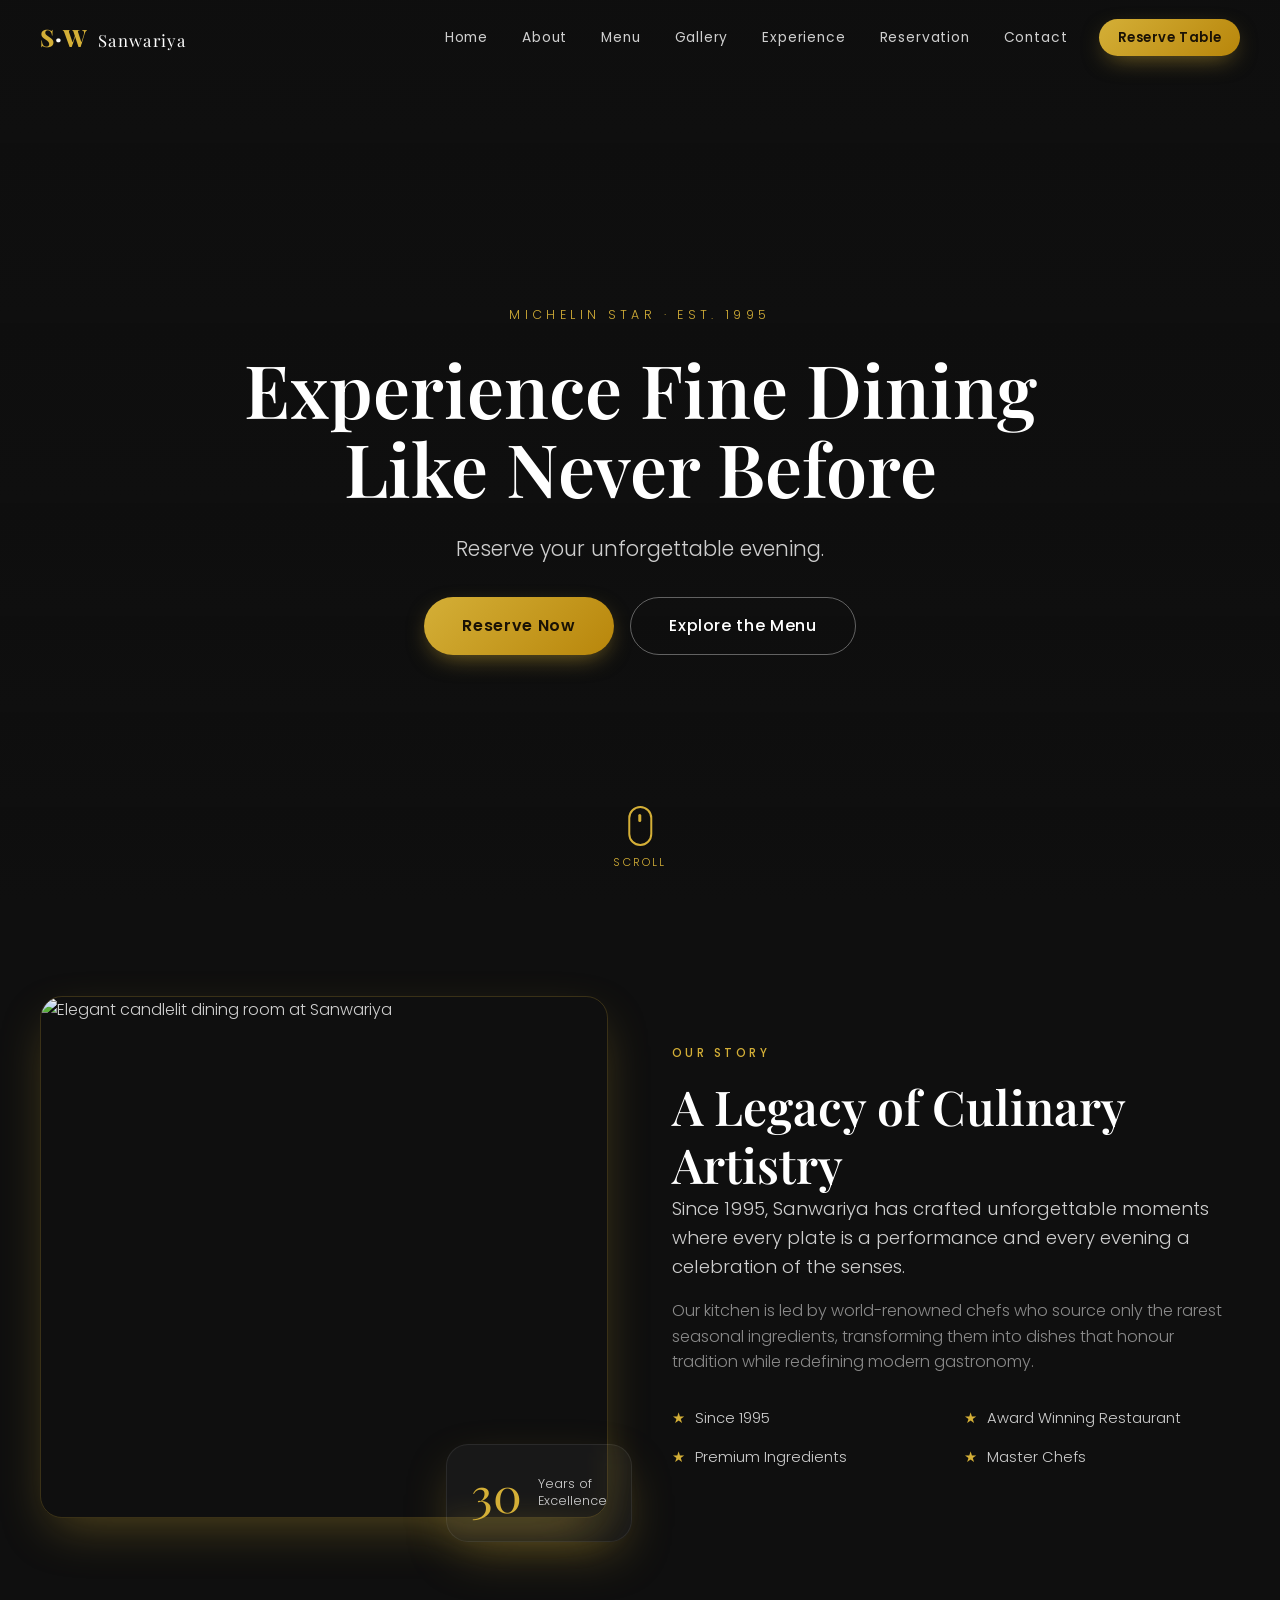
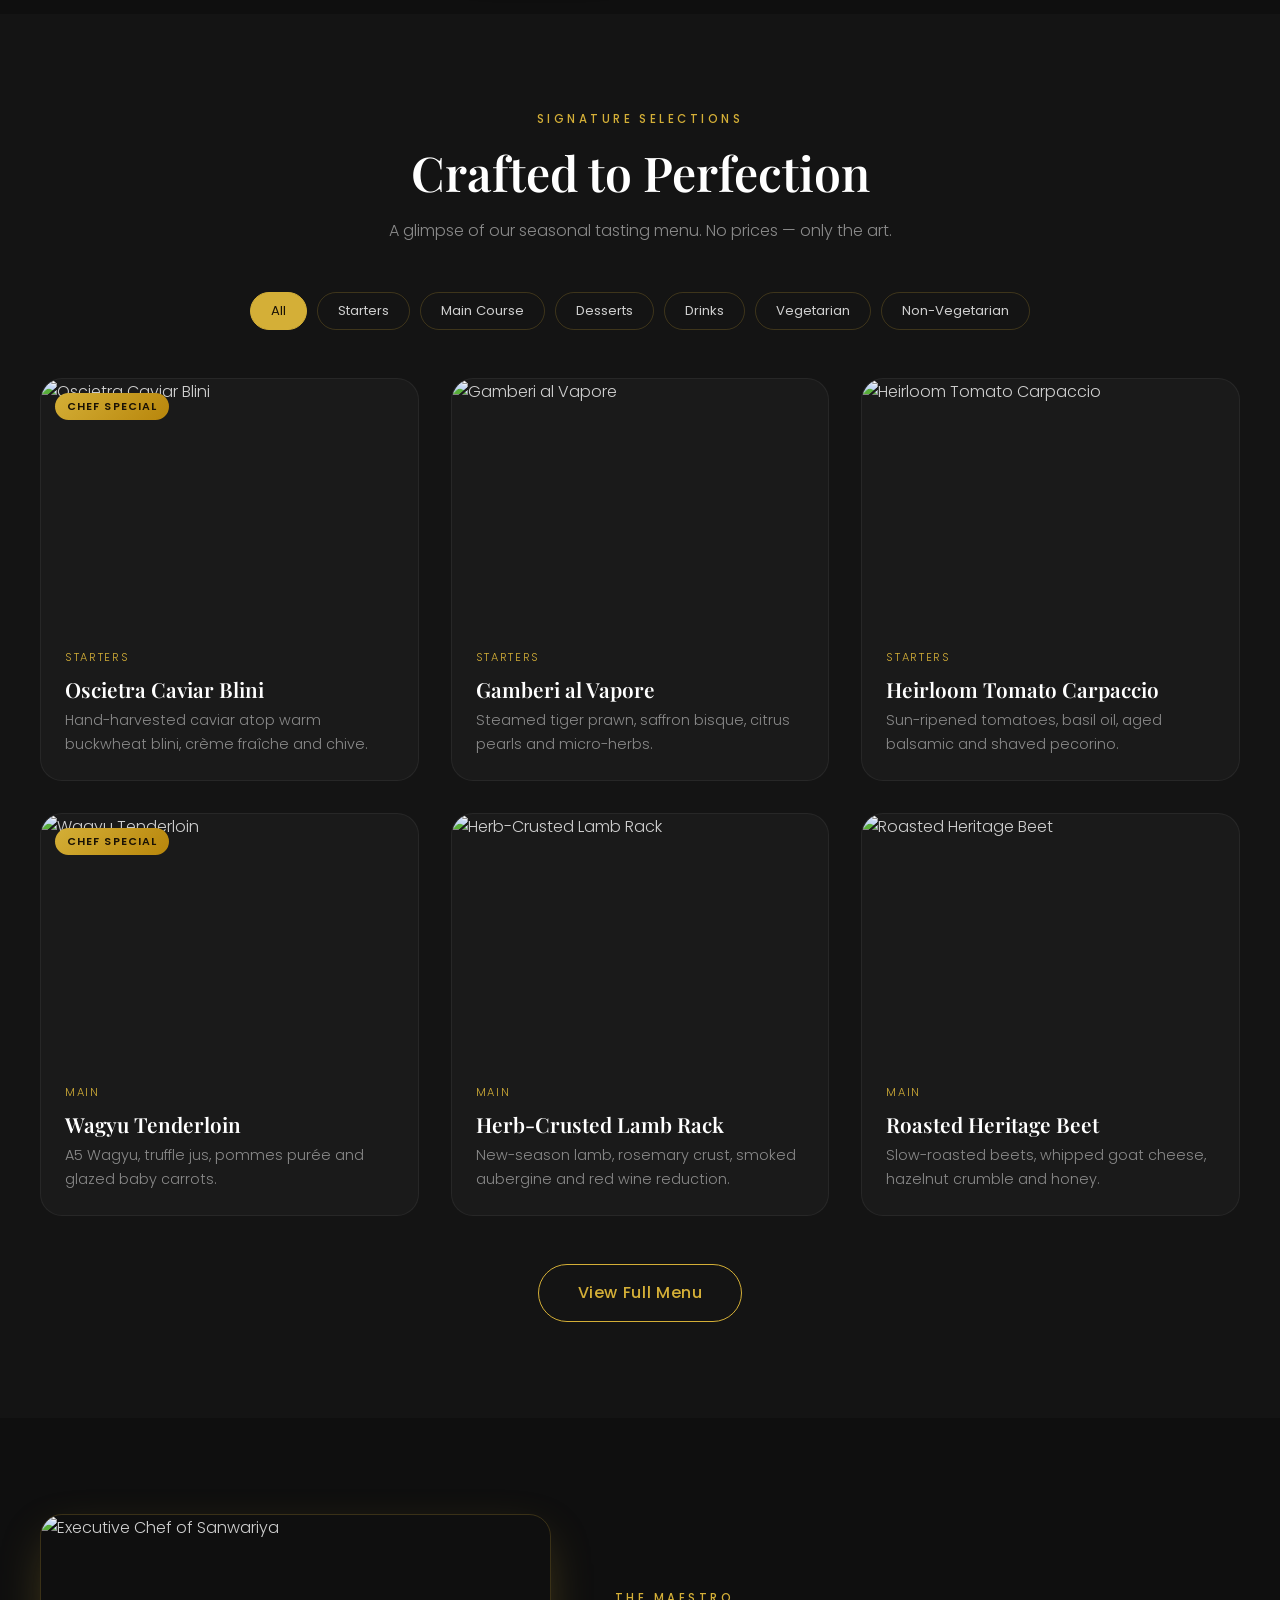
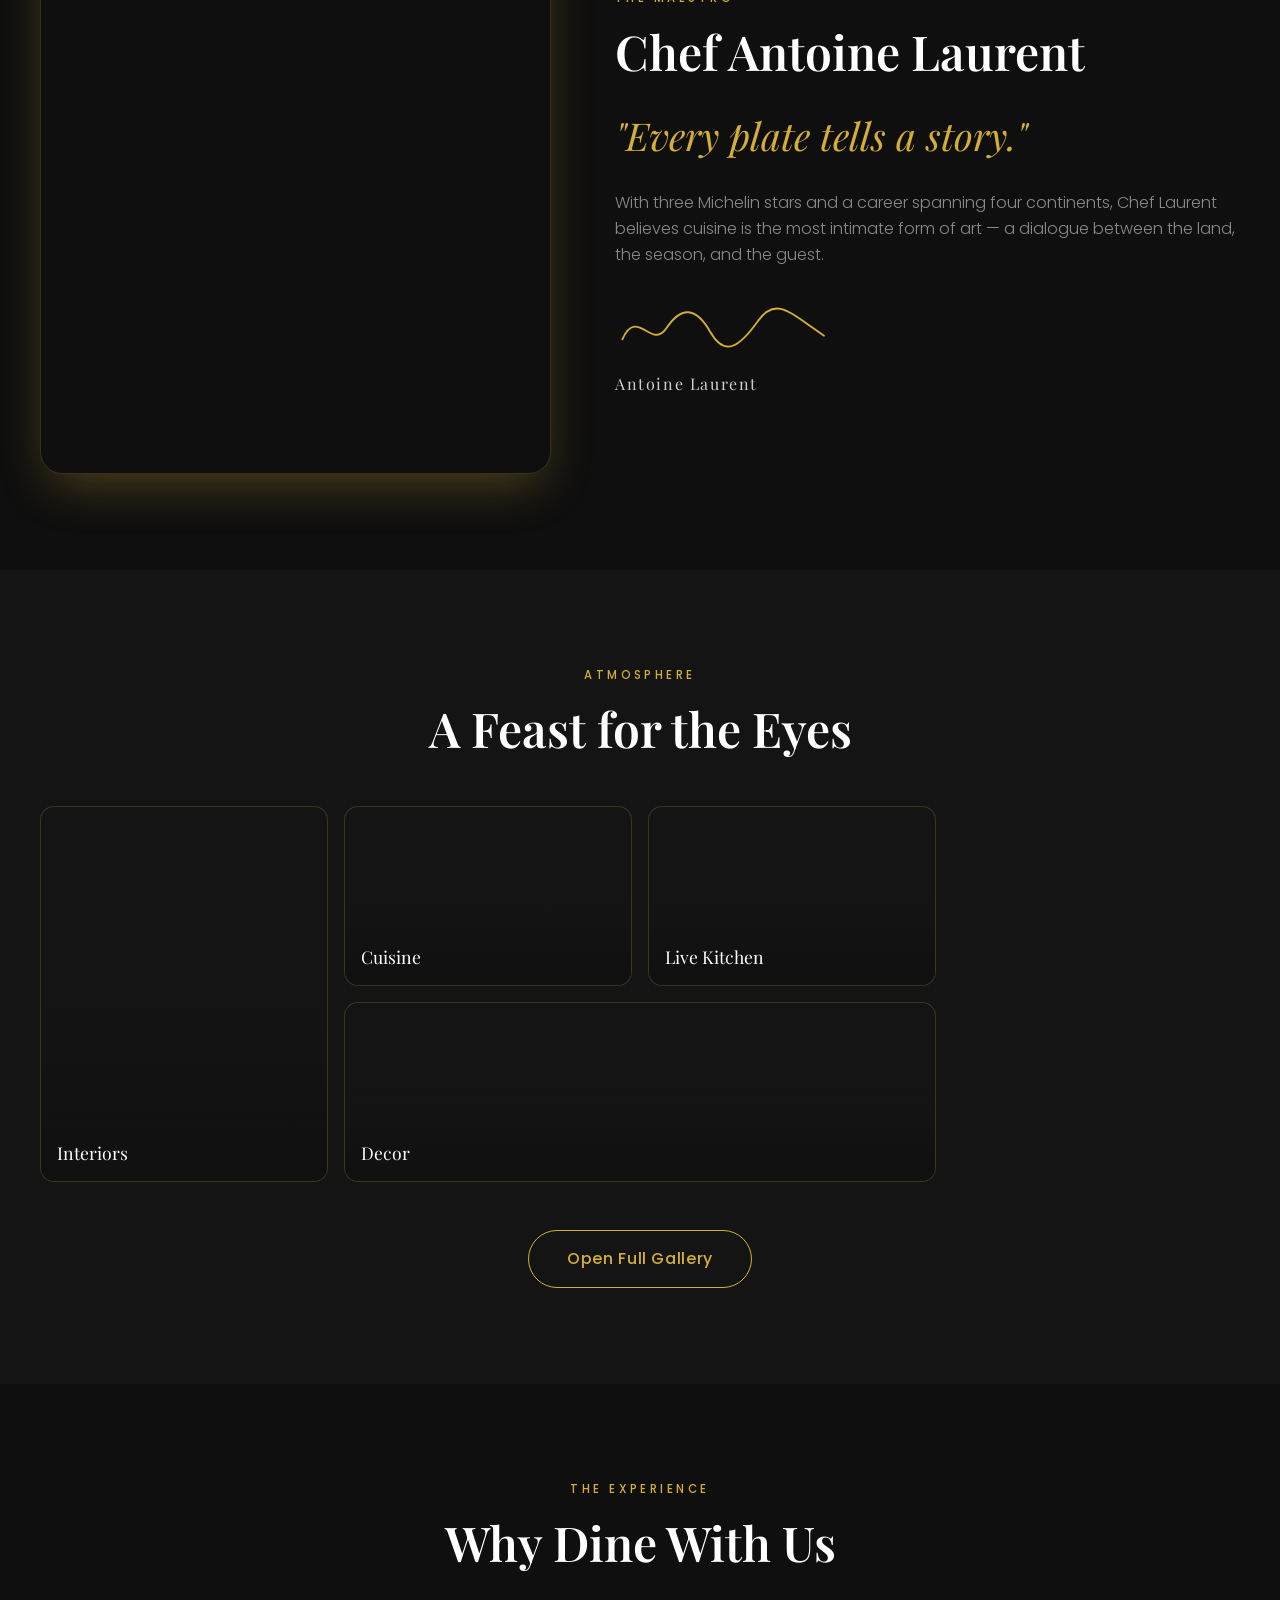
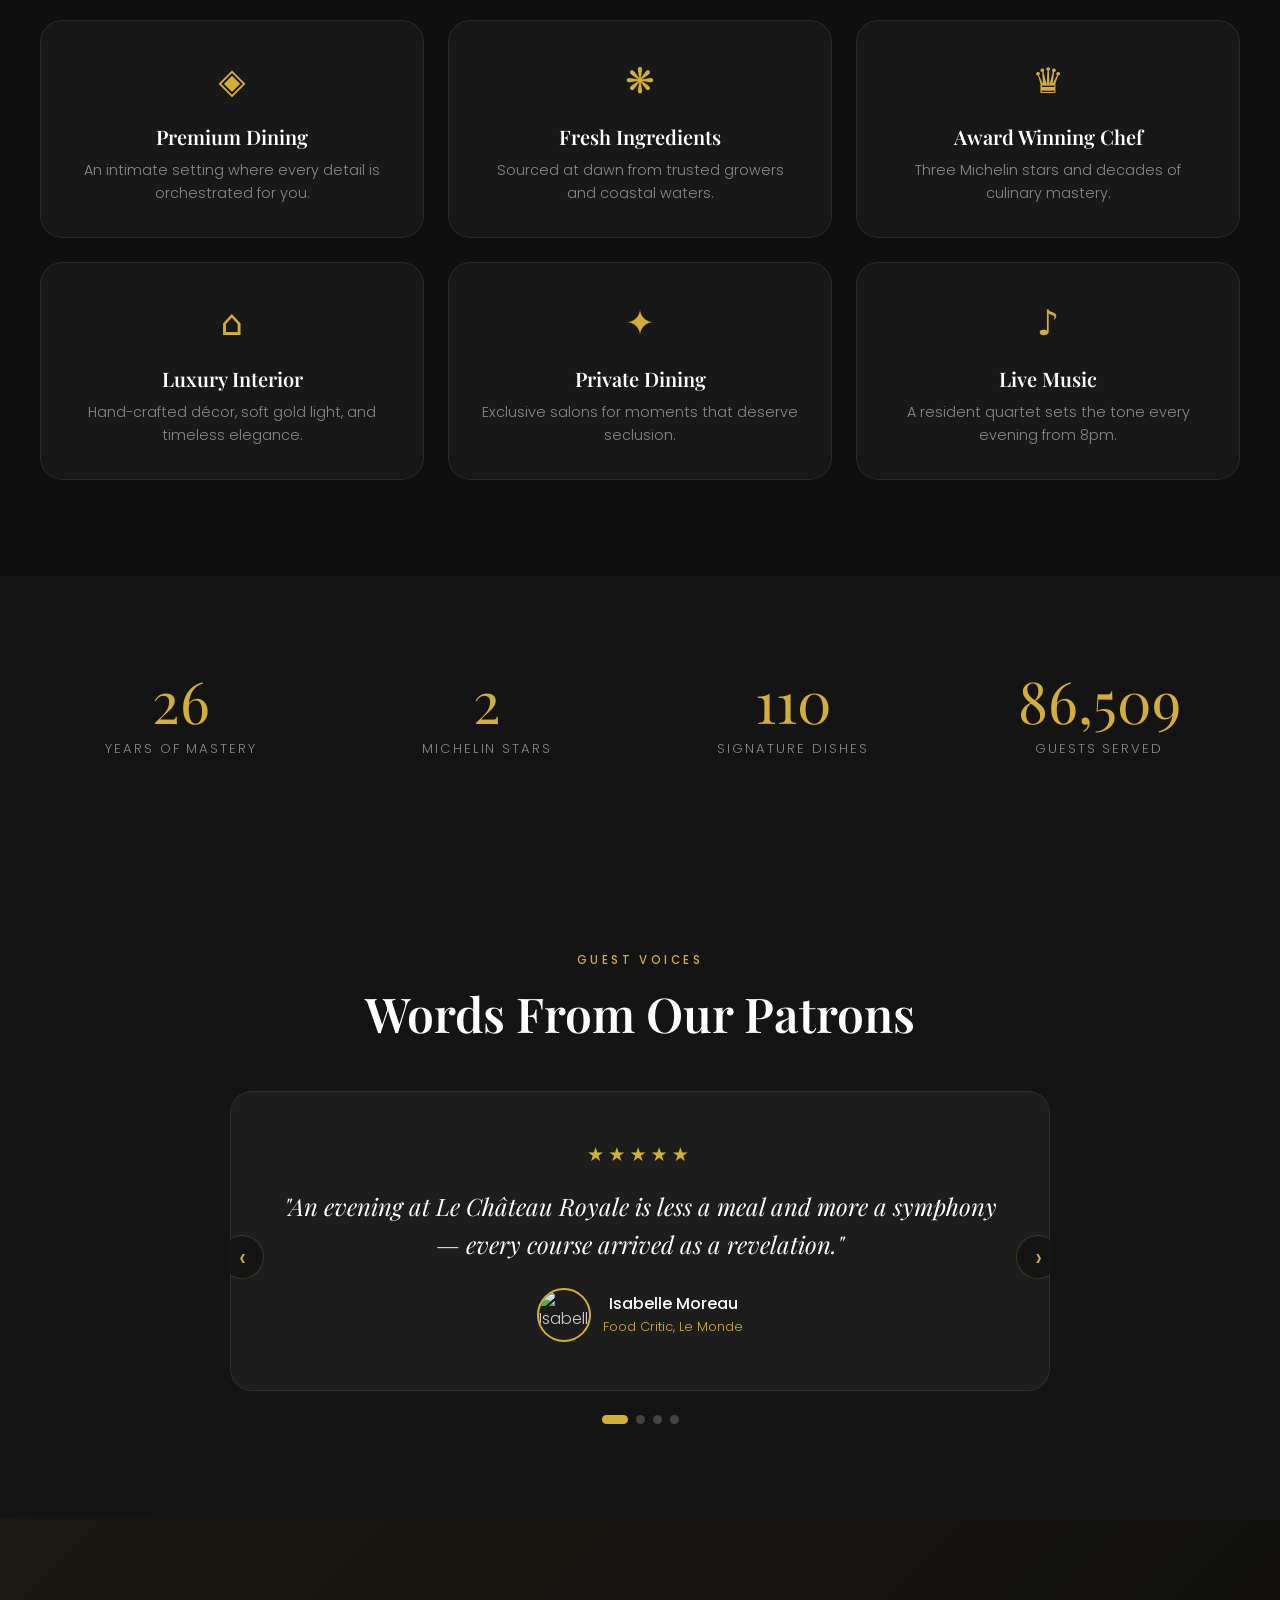
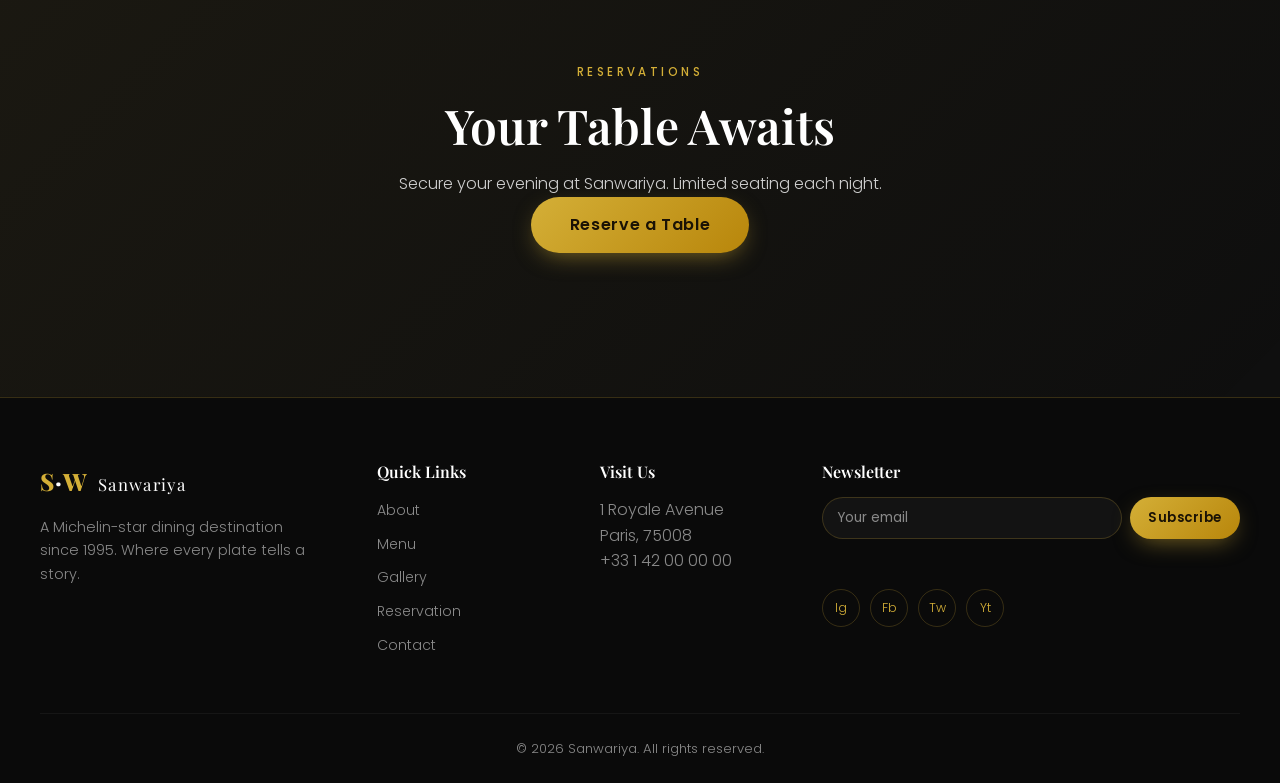
==== commit 5b493959: "Update website pages" ====
--- a/index.html
+++ b/index.html
@@ -4,8 +4,8 @@
     <meta charset="UTF-8" />
     <link rel="icon" type="image/svg+xml" href="/favicon.svg" />
     <meta name="viewport" content="width=device-width, initial-scale=1.0" />
-    <meta name="description" content="Le Château Royale — a Michelin-star fine dining experience. Reserve your unforgettable evening." />
-    <title>Le Château Royale · Fine Dining</title>
+    <meta name="description" content="Sanwariya — a Michelin-star fine dining experience. Reserve your unforgettable evening." />
+    <title>Sanwariya · Fine Dining</title>
     <link rel="preconnect" href="https://fonts.googleapis.com" />
     <link rel="preconnect" href="https://fonts.gstatic.com" crossorigin />
     <link href="https://fonts.googleapis.com/css2?family=Playfair+Display:wght@400;500;600;700;800;900&family=Poppins:wght@300;400;500;600&display=swap" rel="stylesheet" />
@@ -18,7 +18,7 @@
     <div id="page-loader" class="page-loader">
       <div class="loader-mark">
         <span class="loader-ring"></span>
-        <span class="loader-text">Le Château Royale</span>
+        <span class="loader-text">Sanwariya</span>
       </div>
     </div>
 
@@ -36,9 +36,9 @@
     <!-- Navbar -->
     <header id="navbar" class="navbar">
       <nav class="nav container" aria-label="Primary">
-        <a href="/index.html" class="nav-logo" aria-label="Le Château Royale home">
-          <span class="logo-mark">L<span class="logo-dot">·</span>C</span>
-          <span class="logo-name">Le Château Royale</span>
+        <a href="/index.html" class="nav-logo" aria-label="Sanwariya home">
+          <span class="logo-mark">S<span class="logo-dot">·</span>W</span>
+          <span class="logo-name">Sanwariya</span>
         </a>
         <button id="nav-toggle" class="nav-toggle" aria-label="Open menu" aria-expanded="false" aria-controls="nav-menu">
           <span></span><span></span><span></span>
@@ -81,7 +81,7 @@
         <div class="container about-grid">
           <div class="about-media reveal fade-left">
             <div class="about-img-frame">
-              <img src="https://images.pexels.com/photos/941861/pexels-photo-941861.jpeg?auto=compress&cs=tinysrgb&w=1100" alt="Elegant candlelit dining room at Le Château Royale" loading="lazy" />
+              <img src="https://images.pexels.com/photos/941861/pexels-photo-941861.jpeg?auto=compress&cs=tinysrgb&w=1100" alt="Elegant candlelit dining room at Sanwariya" loading="lazy" />
             </div>
             <div class="about-badge glass">
               <span class="about-badge-num" data-count="30">0</span>
@@ -91,7 +91,7 @@
           <div class="about-text reveal fade-right">
             <p class="eyebrow">Our Story</p>
             <h2 class="section-title">A Legacy of Culinary Artistry</h2>
-            <p class="lead">Since 1995, Le Château Royale has crafted unforgettable moments where every plate is a performance and every evening a celebration of the senses.</p>
+            <p class="lead">Since 1995, Sanwariya has crafted unforgettable moments where every plate is a performance and every evening a celebration of the senses.</p>
             <p class="muted">Our kitchen is led by world-renowned chefs who source only the rarest seasonal ingredients, transforming them into dishes that honour tradition while redefining modern gastronomy.</p>
             <ul class="about-features">
               <li><span class="feat-ic">★</span> Since 1995</li>
@@ -134,7 +134,7 @@
       <section class="section chef" id="chef">
         <div class="container chef-grid">
           <div class="chef-media reveal fade-left">
-            <img src="https://images.pexels.com/photos/32224391/pexels-photo-32224391.jpeg?auto=compress&cs=tinysrgb&w=1000" alt="Executive Chef of Le Château Royale" loading="lazy" />
+            <img src="https://images.pexels.com/photos/32224391/pexels-photo-32224391.jpeg?auto=compress&cs=tinysrgb&w=1000" alt="Executive Chef of Sanwariya" loading="lazy" />
           </div>
           <div class="chef-text reveal fade-right">
             <p class="eyebrow">The Maestro</p>
@@ -219,7 +219,7 @@
         <div class="container reserve-cta-inner reveal scale">
           <p class="eyebrow">Reservations</p>
           <h2 class="section-title light">Your Table Awaits</h2>
-          <p class="section-sub light">Secure your evening at Le Château Royale. Limited seating each night.</p>
+          <p class="section-sub light">Secure your evening at Sanwariya. Limited seating each night.</p>
           <a href="/reservation.html" class="btn btn-gold btn-lg btn-ripple">Reserve a Table</a>
         </div>
       </section>
@@ -230,8 +230,8 @@
       <div class="container footer-grid">
         <div class="footer-brand">
           <a href="/index.html" class="nav-logo">
-            <span class="logo-mark">L<span class="logo-dot">·</span>C</span>
-            <span class="logo-name">Le Château Royale</span>
+            <span class="logo-mark">S<span class="logo-dot">·</span>W</span>
+            <span class="logo-name">Sanwariya</span>
           </a>
           <p class="muted">A Michelin-star dining destination since 1995. Where every plate tells a story.</p>
         </div>
@@ -265,7 +265,7 @@
         </div>
       </div>
       <div class="footer-bottom container">
-        <p class="muted">© <span data-year></span> Le Château Royale. All rights reserved.</p>
+        <p class="muted">© <span data-year></span> Sanwariya. All rights reserved.</p>
       </div>
     </footer>
 
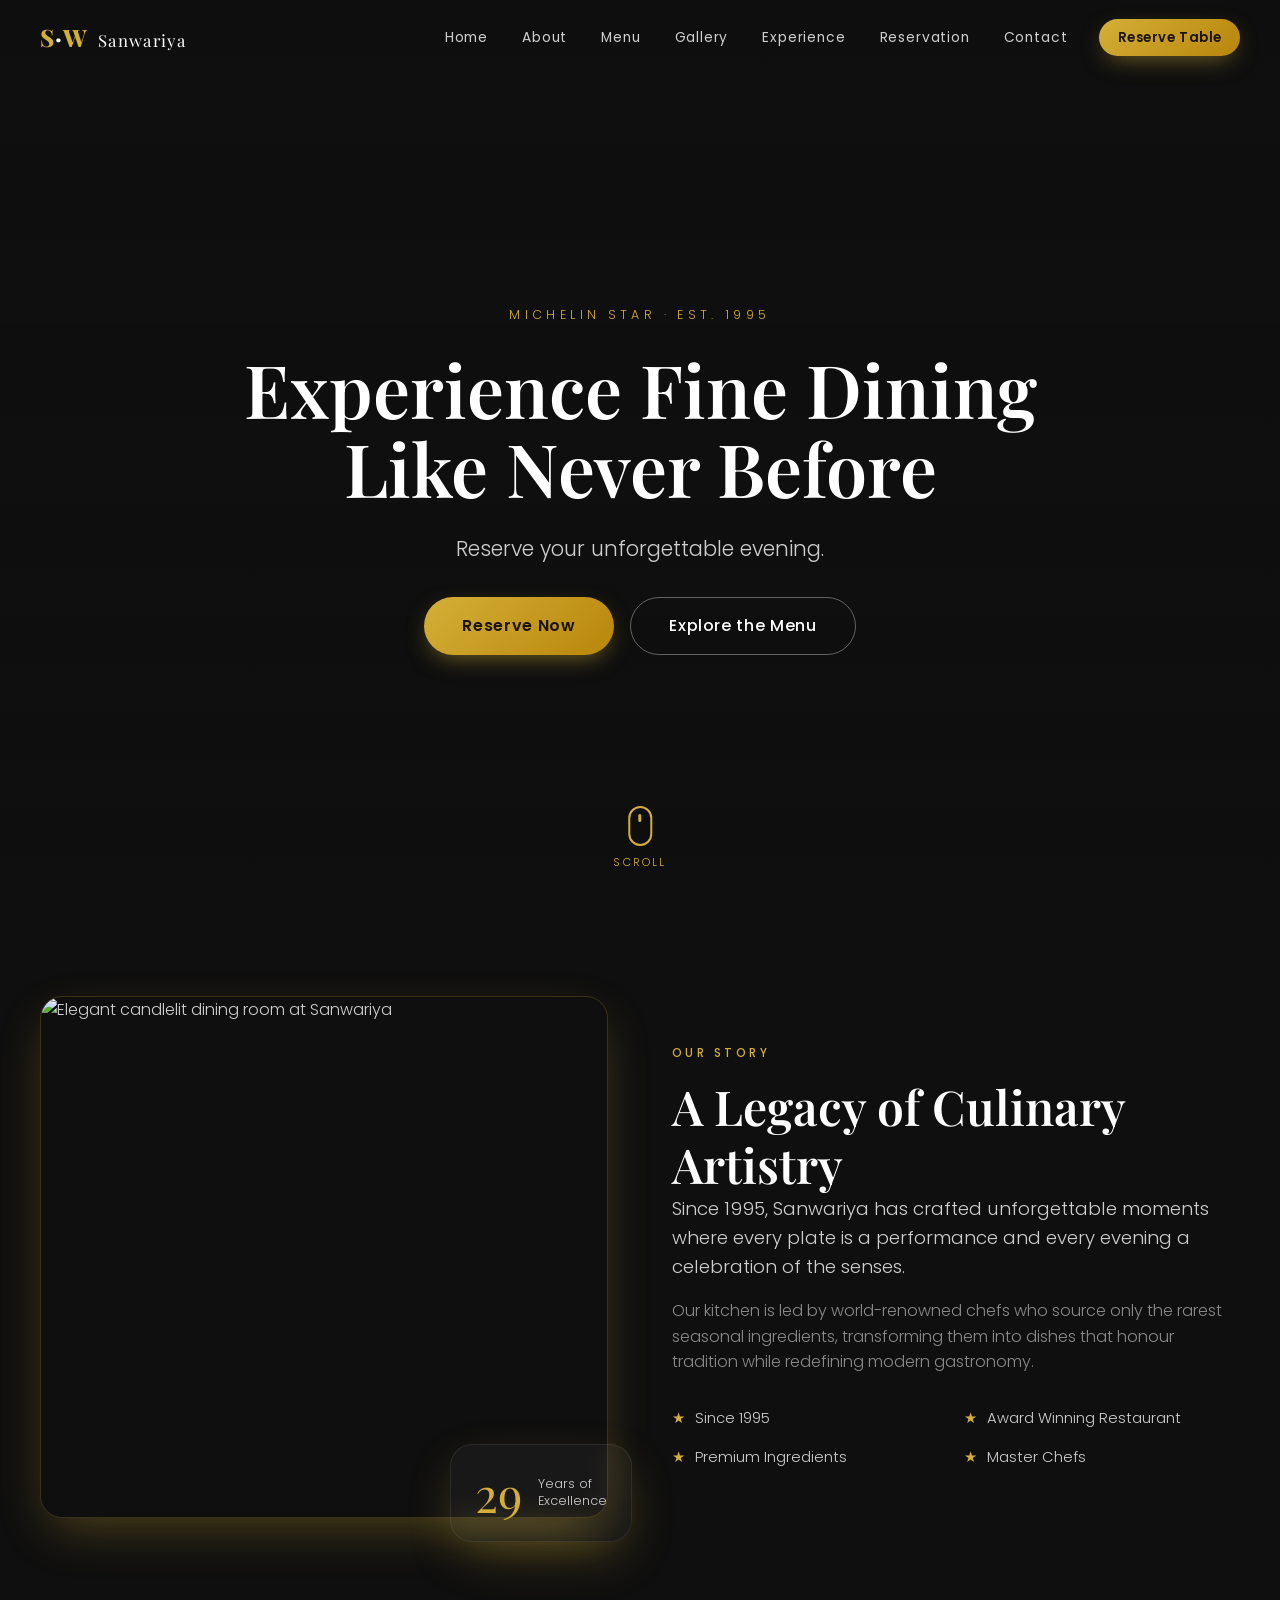
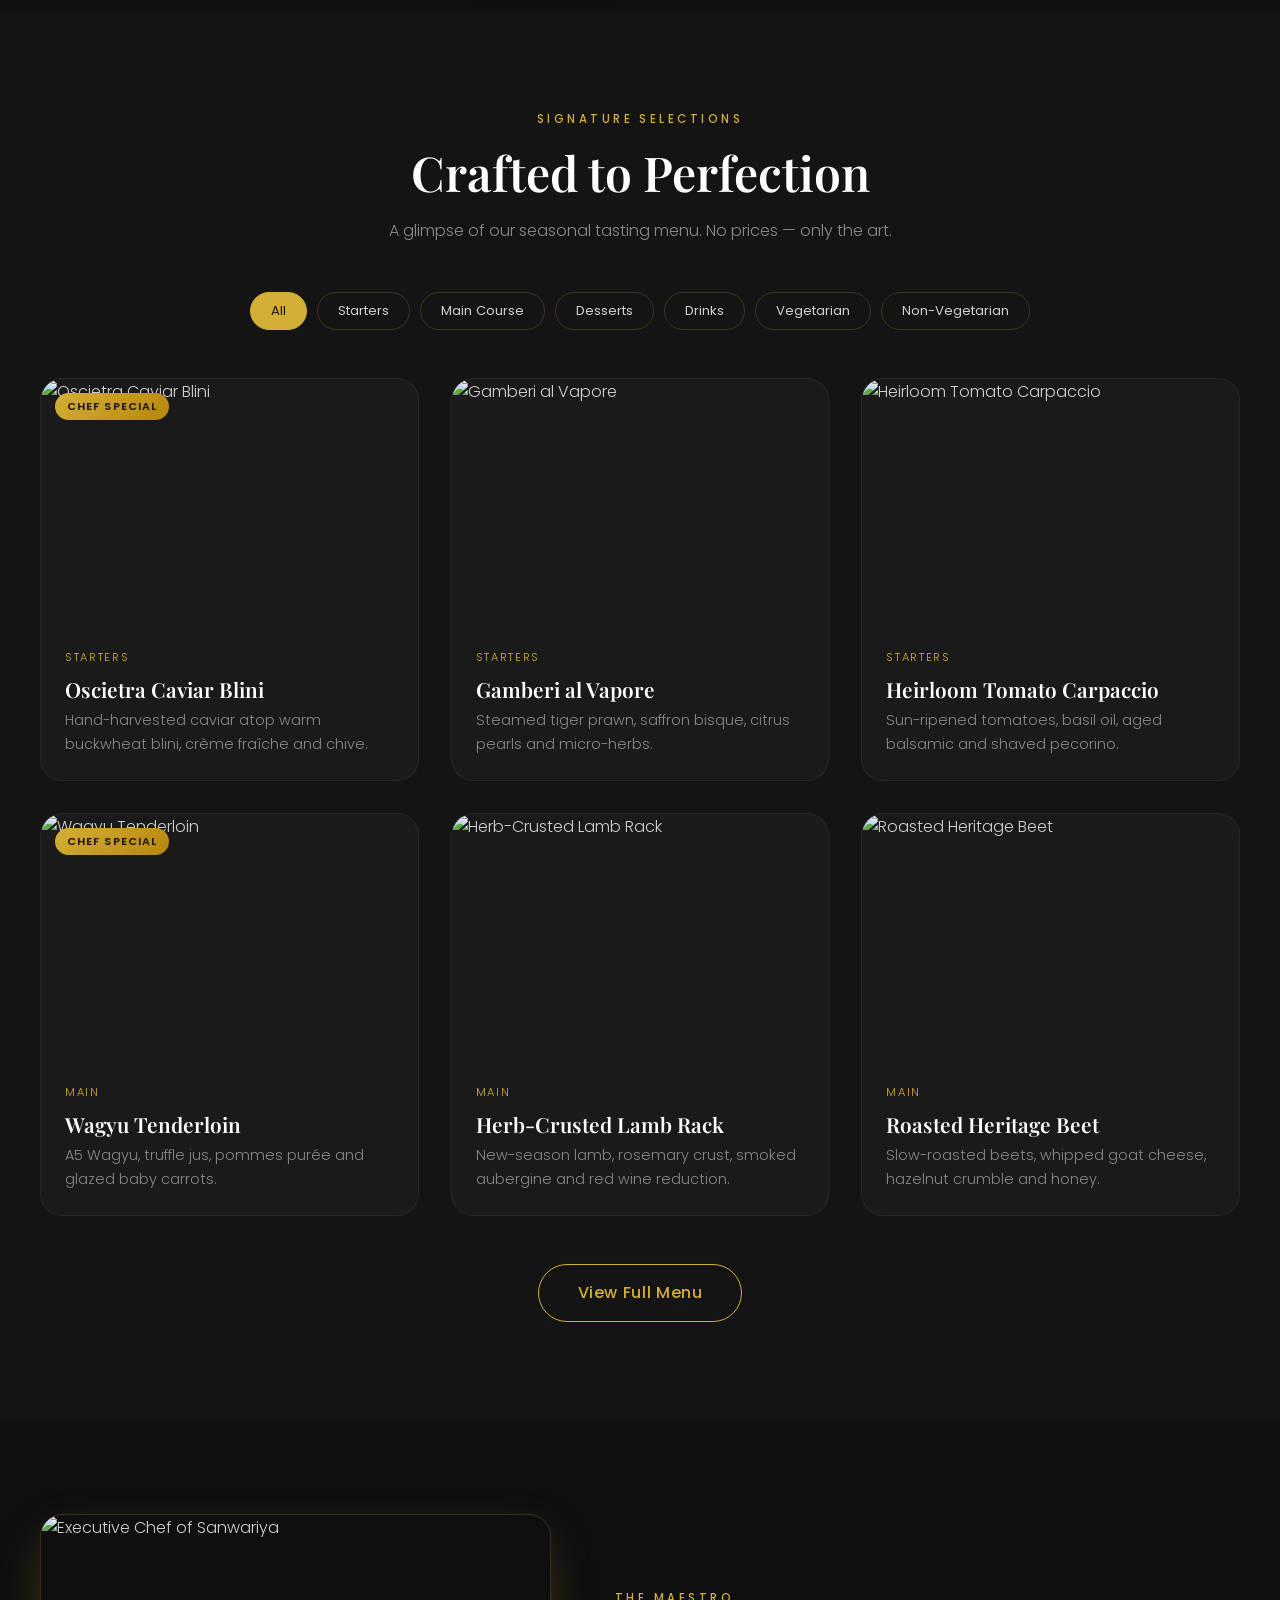
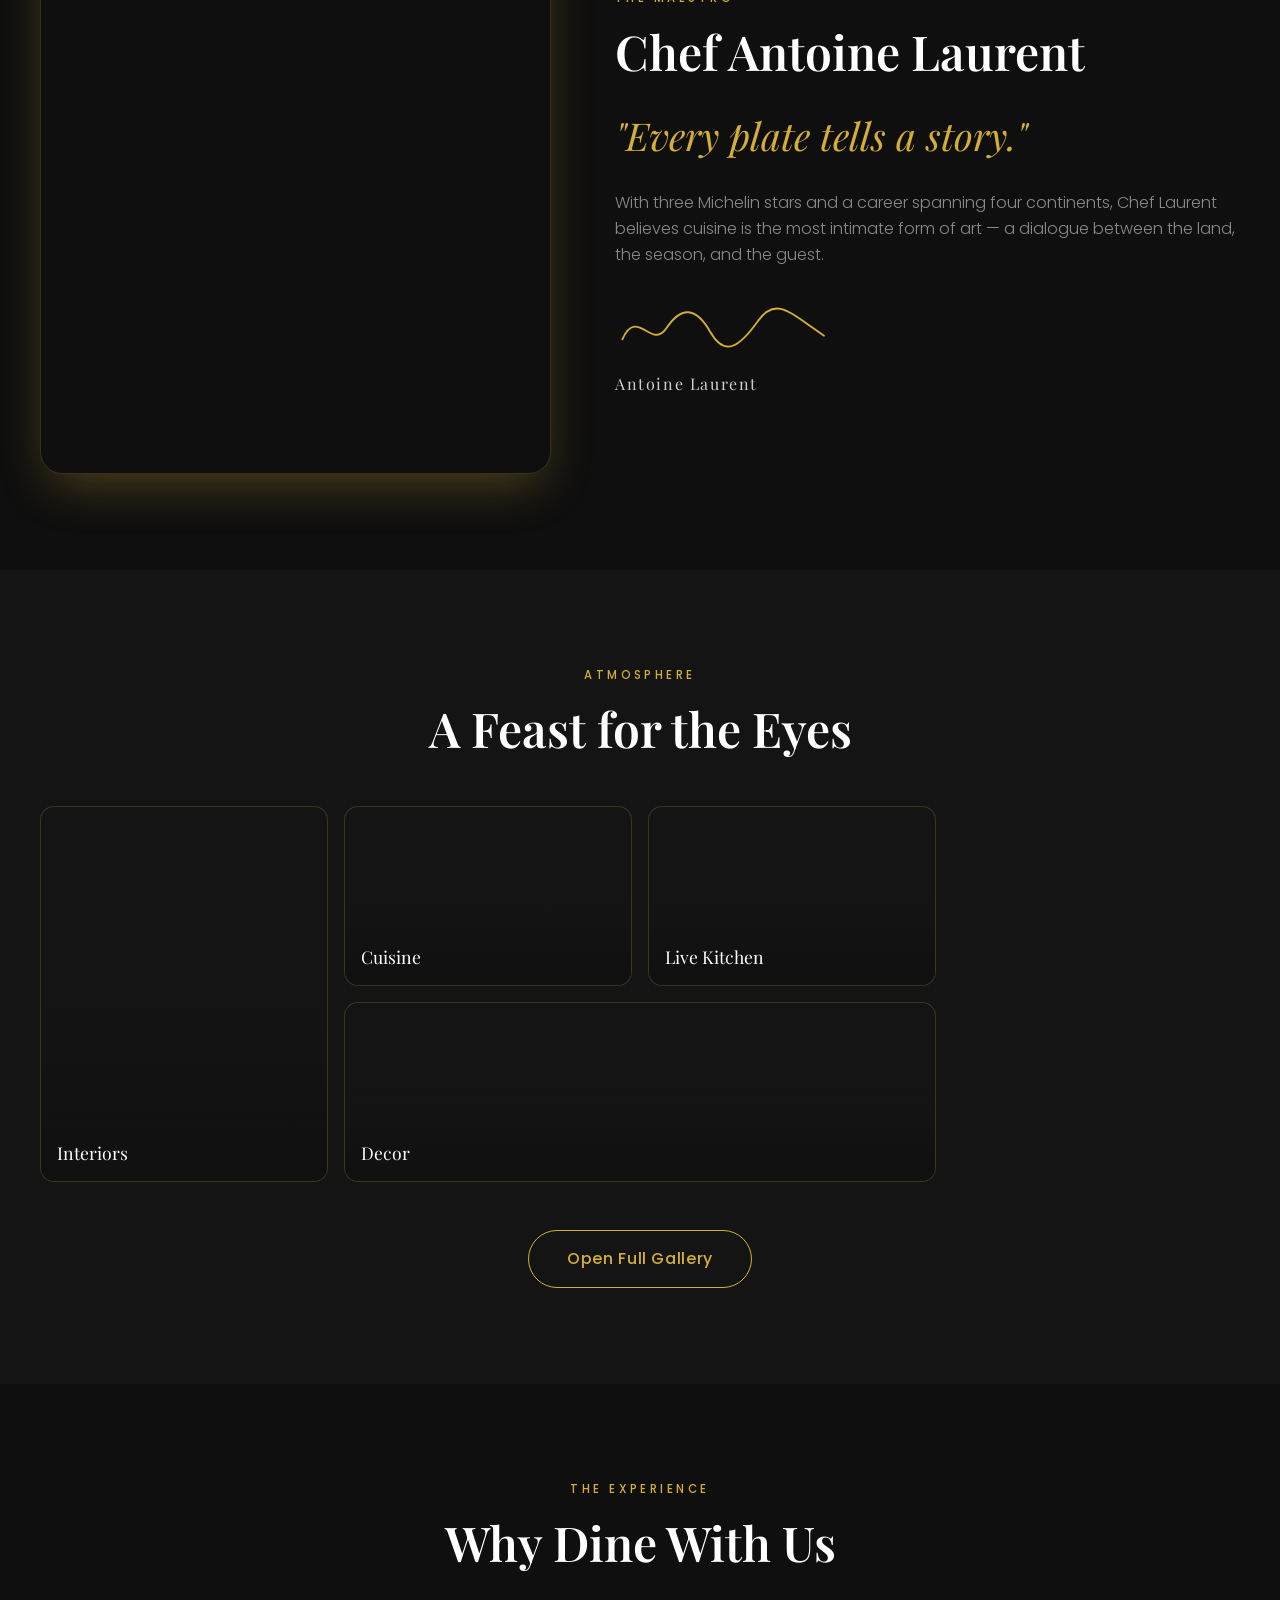
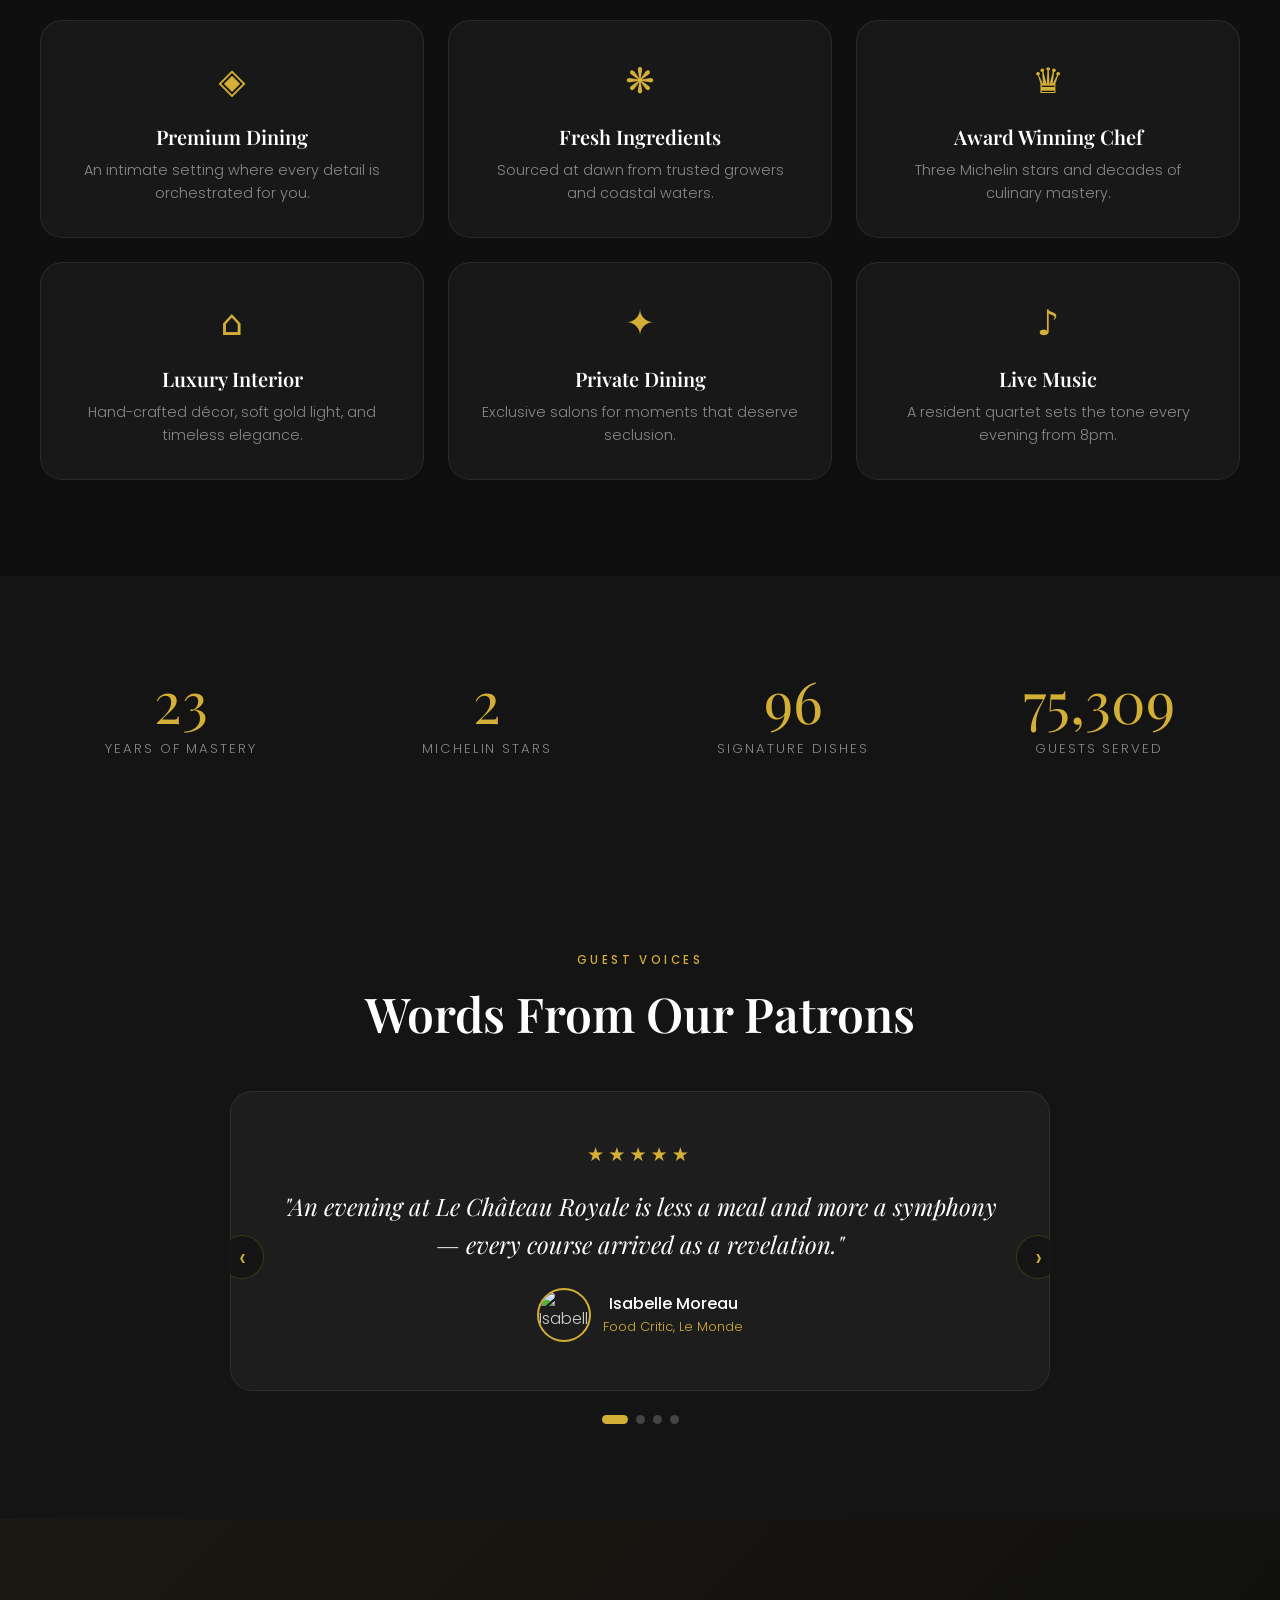
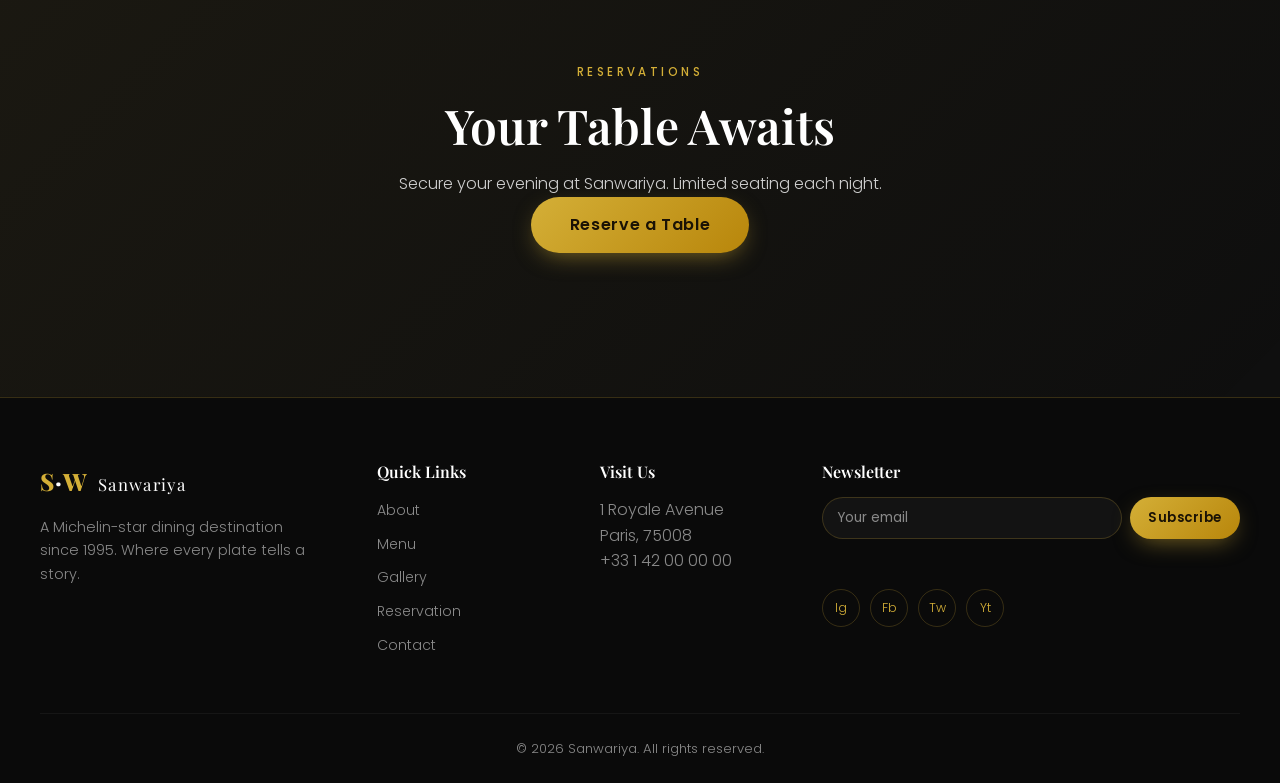
==== commit 9f8e0dee: "Fix GitHub Pages paths" ====
--- a/index.html
+++ b/index.html
@@ -2,16 +2,16 @@
 <html lang="en">
   <head>
     <meta charset="UTF-8" />
-    <link rel="icon" type="image/svg+xml" href="/favicon.svg" />
+    <link rel="icon" type="image/svg+xml" href="favicon.svg" />
     <meta name="viewport" content="width=device-width, initial-scale=1.0" />
     <meta name="description" content="Sanwariya — a Michelin-star fine dining experience. Reserve your unforgettable evening." />
     <title>Sanwariya · Fine Dining</title>
     <link rel="preconnect" href="https://fonts.googleapis.com" />
     <link rel="preconnect" href="https://fonts.gstatic.com" crossorigin />
     <link href="https://fonts.googleapis.com/css2?family=Playfair+Display:wght@400;500;600;700;800;900&family=Poppins:wght@300;400;500;600&display=swap" rel="stylesheet" />
-    <link rel="stylesheet" href="/css/style.css" />
-    <link rel="stylesheet" href="/css/animations.css" />
-    <link rel="stylesheet" href="/css/responsive.css" />
+    <link rel="stylesheet" href="css/style.css" />
+    <link rel="stylesheet" href="css/animations.css" />
+    <link rel="stylesheet" href="css/responsive.css" />
   </head>
   <body>
     <!-- Page loader -->
@@ -220,7 +220,7 @@
           <p class="eyebrow">Reservations</p>
           <h2 class="section-title light">Your Table Awaits</h2>
           <p class="section-sub light">Secure your evening at Sanwariya. Limited seating each night.</p>
-          <a href="/reservation.html" class="btn btn-gold btn-lg btn-ripple">Reserve a Table</a>
+          <a href="reservation.html" class="btn btn-gold btn-lg btn-ripple">Reserve a Table</a>
         </div>
       </section>
     </main>
@@ -229,7 +229,7 @@
     <footer class="footer">
       <div class="container footer-grid">
         <div class="footer-brand">
-          <a href="/index.html" class="nav-logo">
+          <a href="index.html" class="nav-logo">
             <span class="logo-mark">S<span class="logo-dot">·</span>W</span>
             <span class="logo-name">Sanwariya</span>
           </a>
@@ -238,11 +238,11 @@
         <div class="footer-col">
           <h4>Quick Links</h4>
           <ul>
-            <li><a href="/about.html">About</a></li>
-            <li><a href="/menu.html">Menu</a></li>
-            <li><a href="/gallery.html">Gallery</a></li>
-            <li><a href="/reservation.html">Reservation</a></li>
-            <li><a href="/contact.html">Contact</a></li>
+            <li><a href="about.html">About</a></li>
+            <li><a href="menu.html">Menu</a></li>
+            <li><a href="gallery.html">Gallery</a></li>
+            <li><a href="reservation.html">Reservation</a></li>
+            <li><a href="contact.html">Contact</a></li>
           </ul>
         </div>
         <div class="footer-col">
@@ -279,10 +279,10 @@
       </div>
     </div>
 
-    <script type="module" src="/js/data.js"></script>
-    <script type="module" src="/js/main.js"></script>
-    <script type="module" src="/js/menu.js"></script>
-    <script type="module" src="/js/gallery.js"></script>
-    <script type="module" src="/js/reservation.js"></script>
+    <script type="module" src="js/data.js"></script>
+    <script type="module" src="js/main.js"></script>
+    <script type="module" src="js/menu.js"></script>
+    <script type="module" src="js/gallery.js"></script>
+    <script type="module" src="js/reservation.js"></script>
   </body>
 </html>
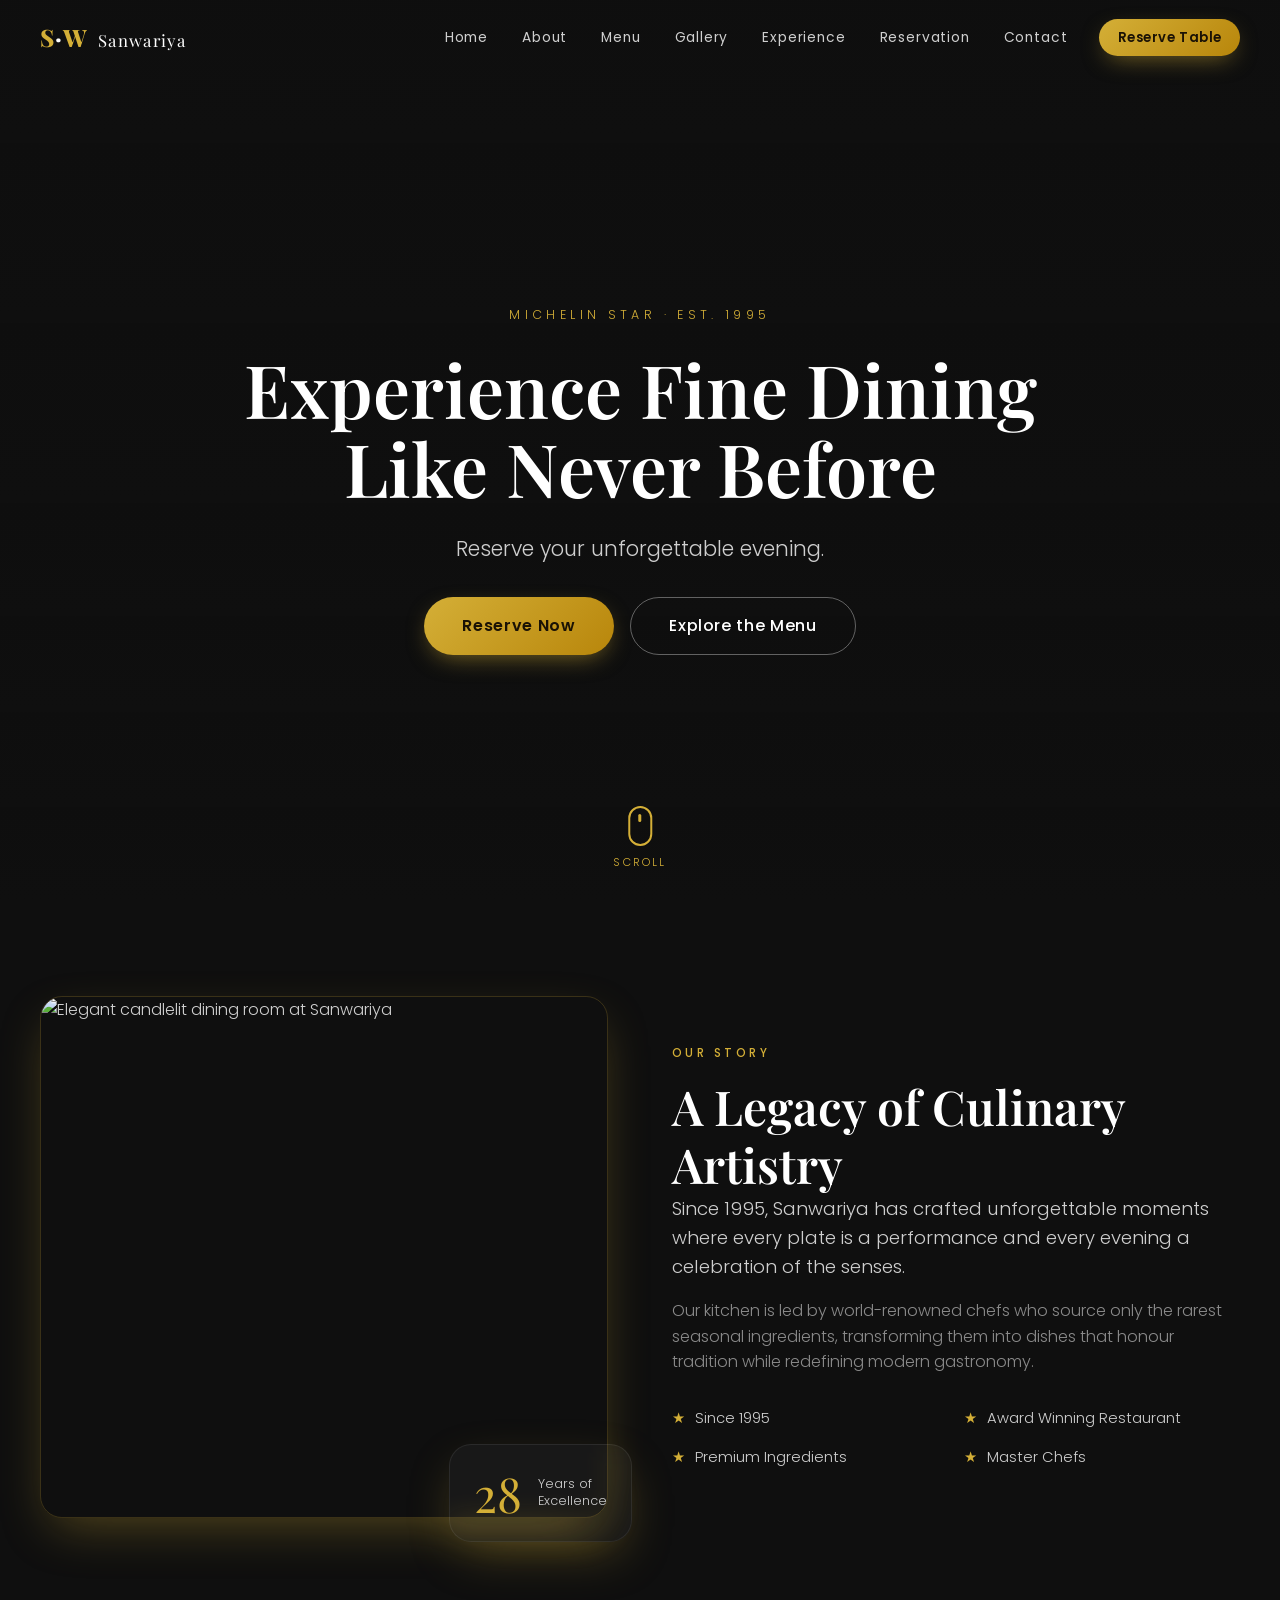
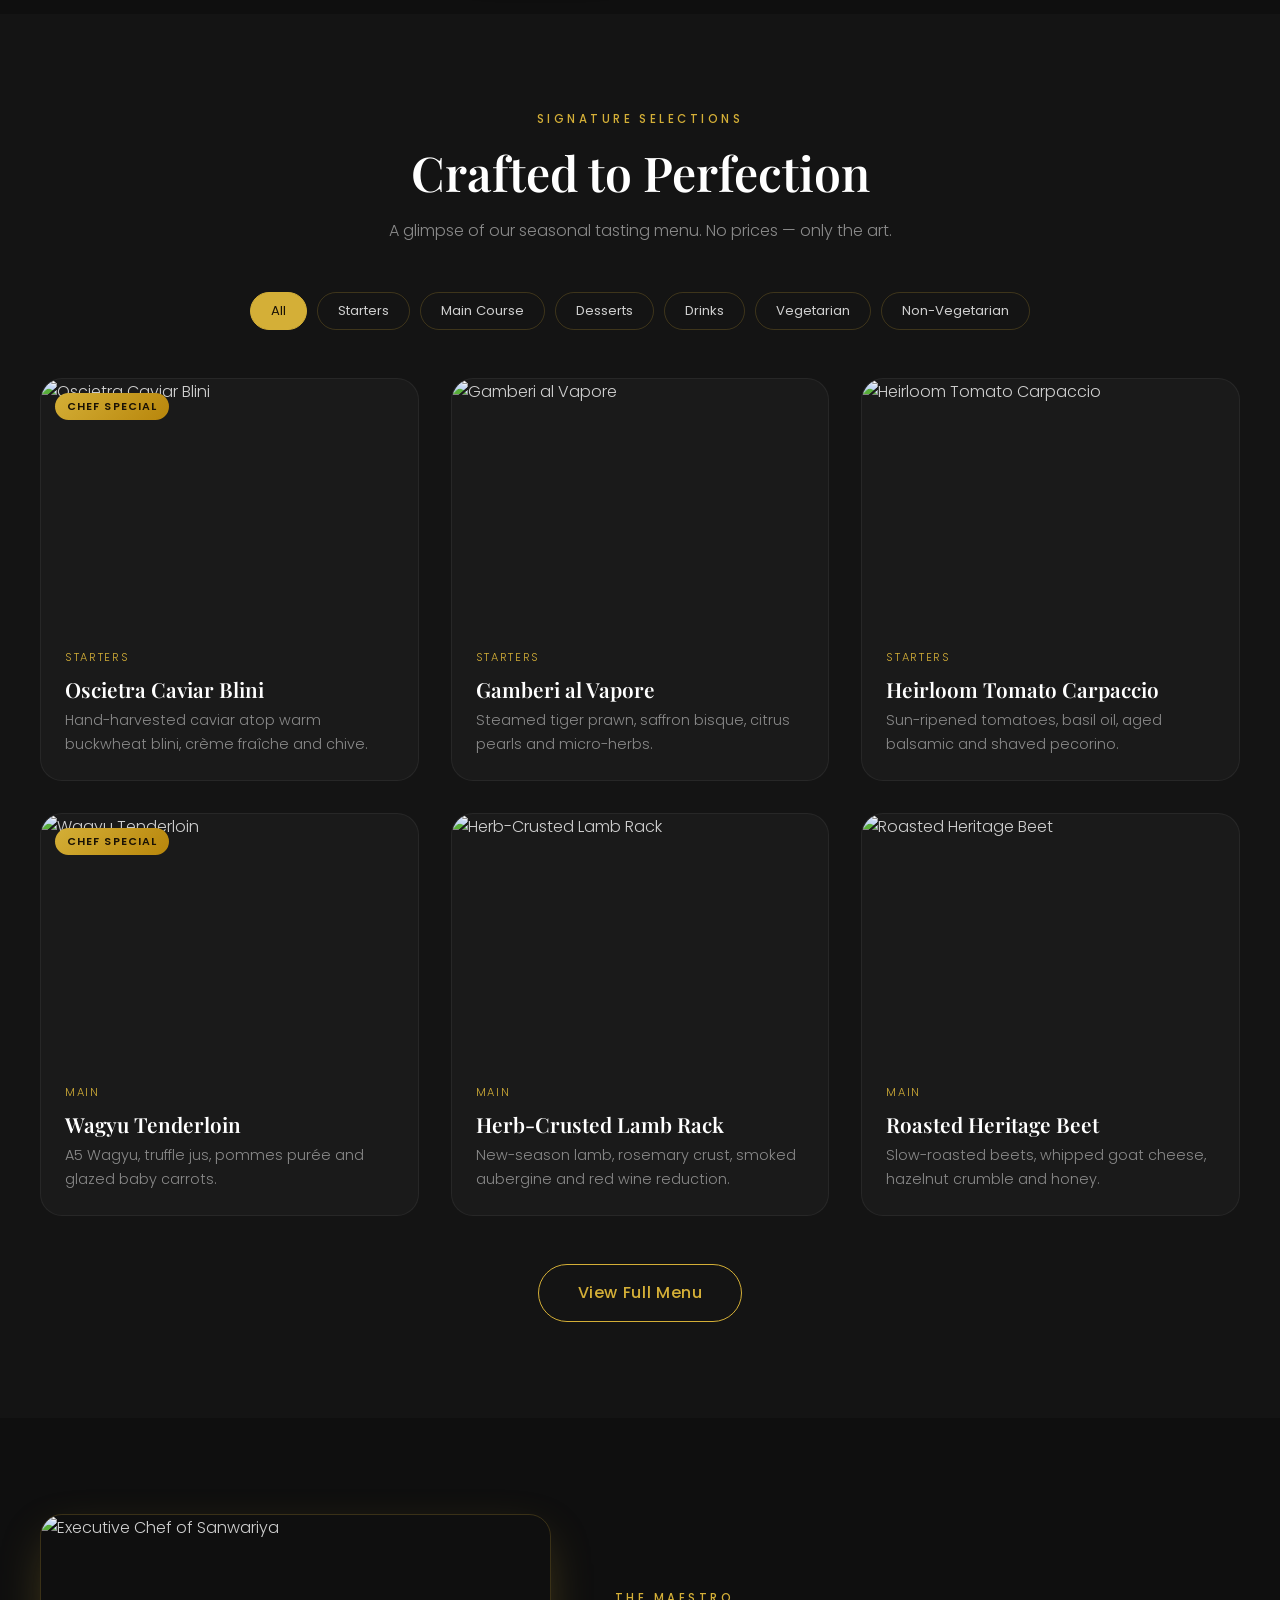
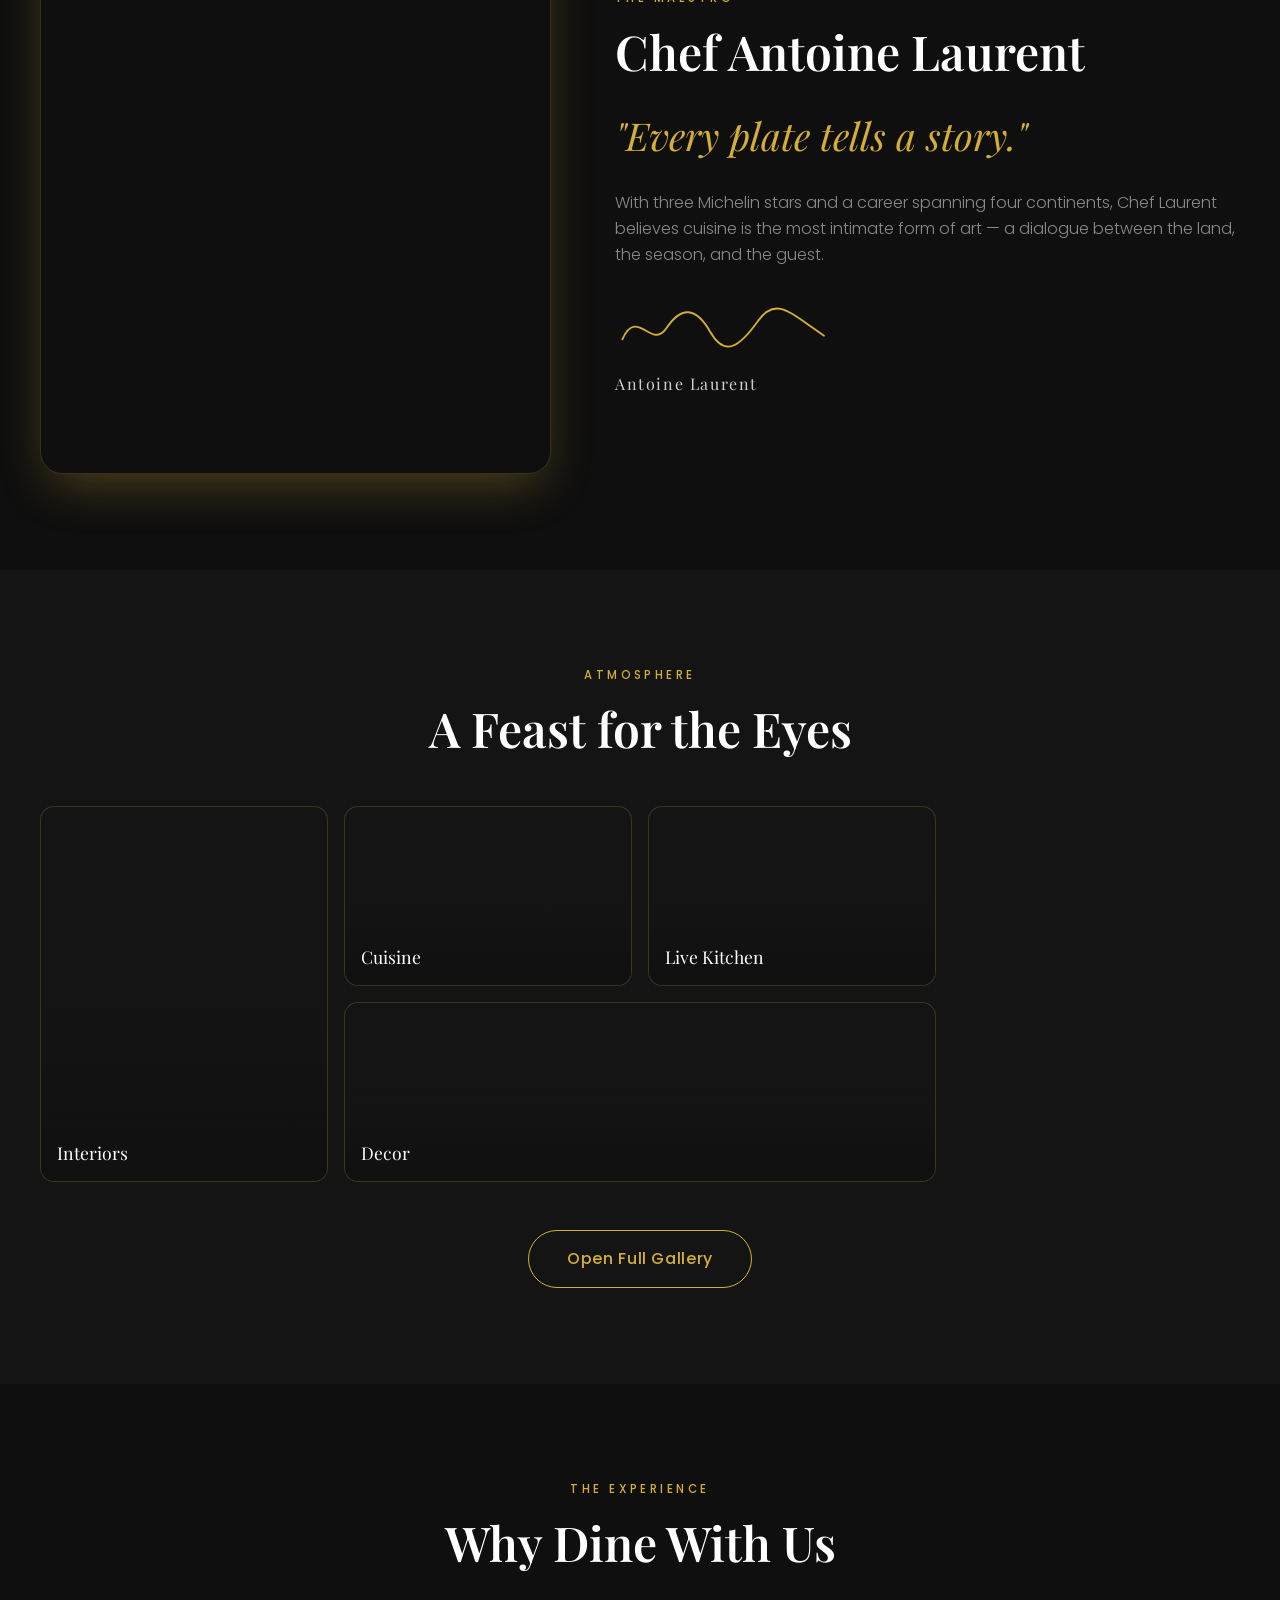
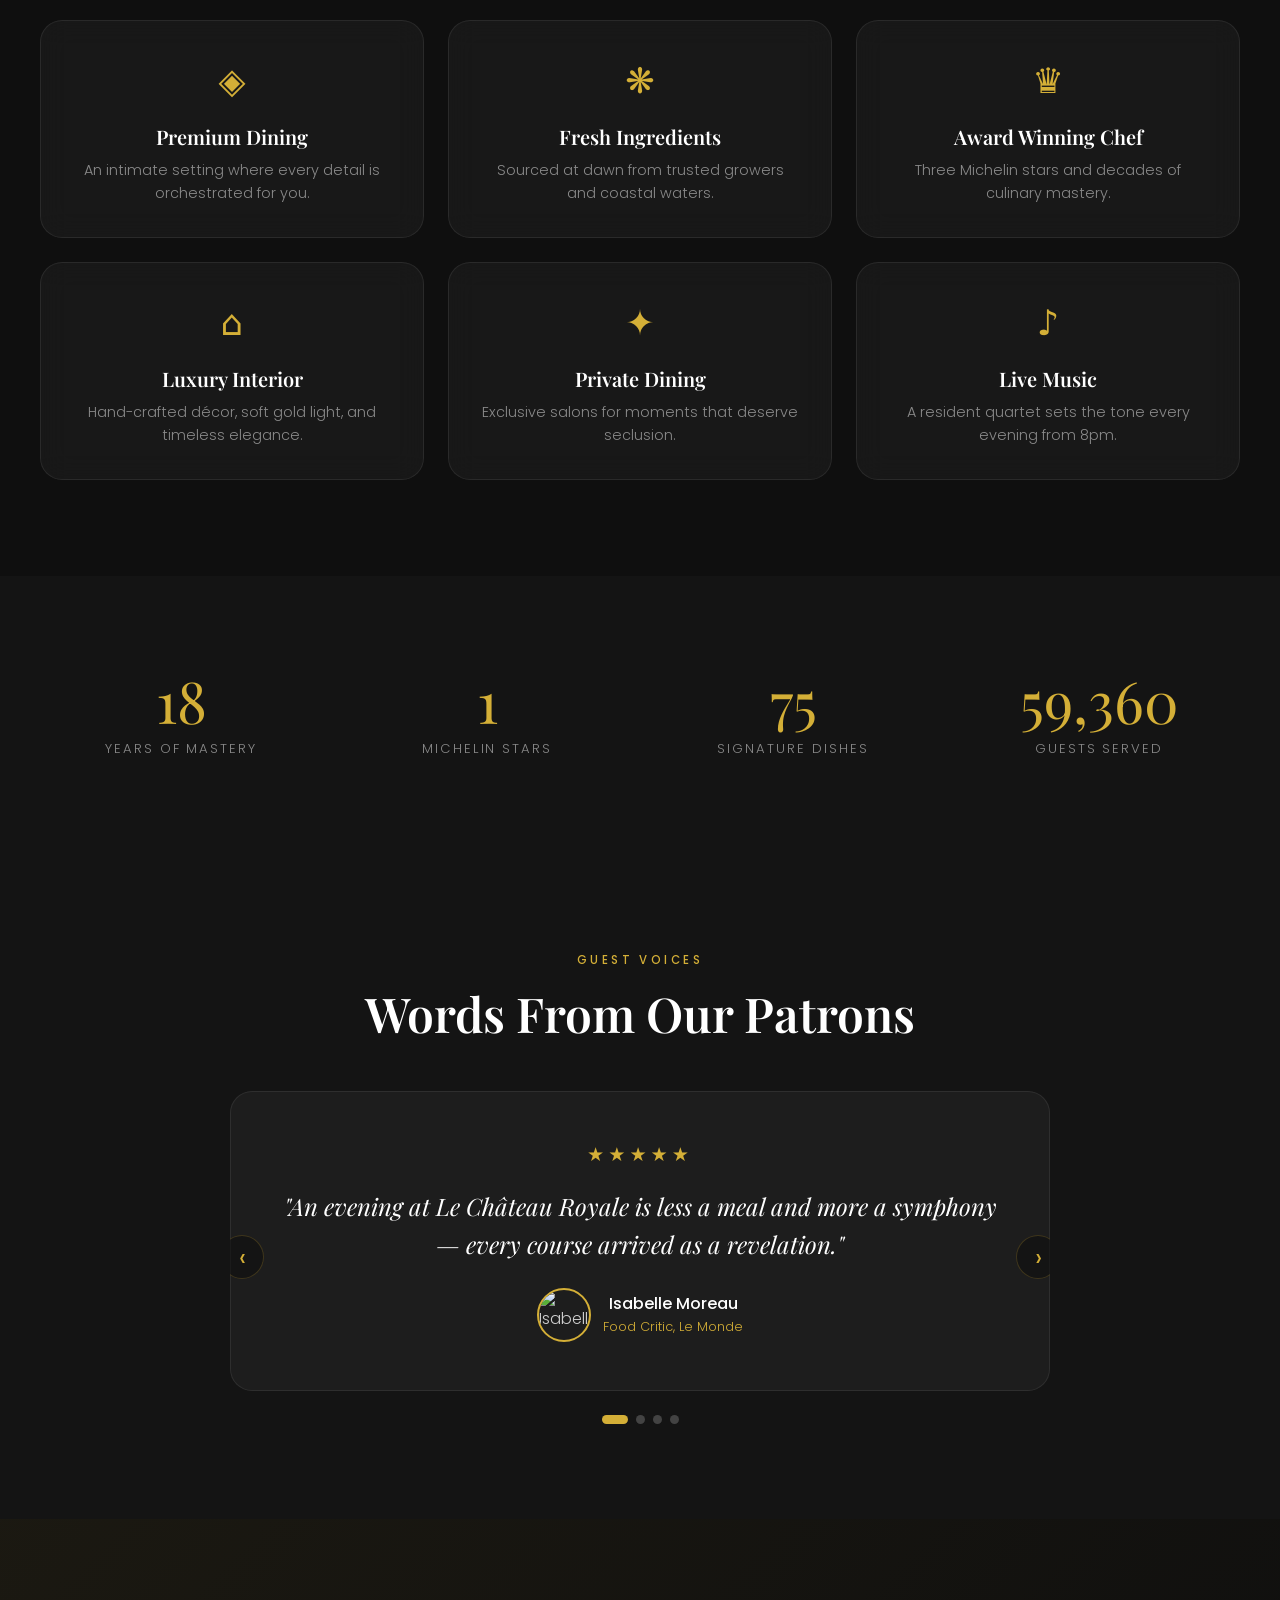
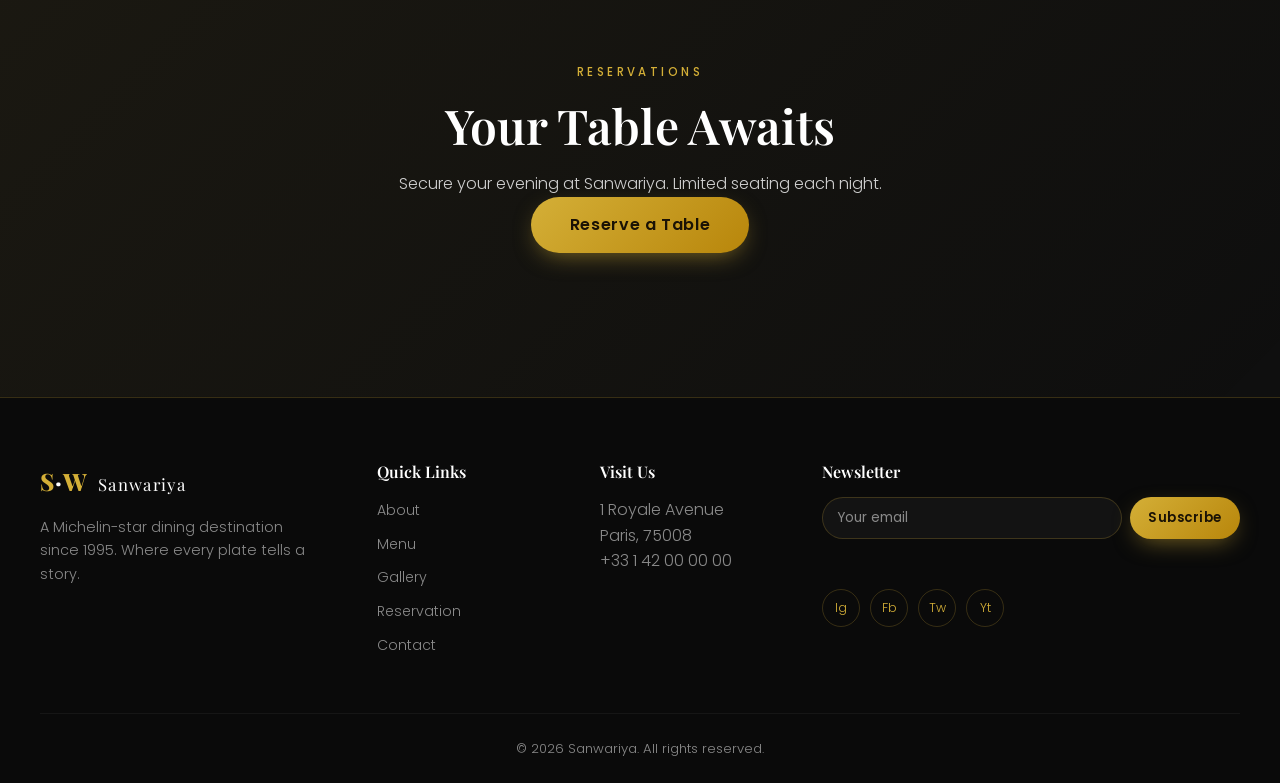
==== commit 3c60b102: "Fix GitHub Pages paths" ====
--- a/index.html
+++ b/index.html
@@ -44,14 +44,14 @@
           <span></span><span></span><span></span>
         </button>
         <ul id="nav-menu" class="nav-menu" data-nav>
-          <li><a href="/index.html" class="nav-link" data-page="home">Home</a></li>
-          <li><a href="/about.html" class="nav-link" data-page="about">About</a></li>
-          <li><a href="/menu.html" class="nav-link" data-page="menu">Menu</a></li>
-          <li><a href="/gallery.html" class="nav-link" data-page="gallery">Gallery</a></li>
-          <li><a href="/index.html#experience" class="nav-link" data-page="experience">Experience</a></li>
-          <li><a href="/reservation.html" class="nav-link" data-page="reservation">Reservation</a></li>
-          <li><a href="/contact.html" class="nav-link" data-page="contact">Contact</a></li>
-          <li class="nav-cta-item"><a href="/reservation.html" class="btn btn-gold btn-ripple">Reserve Table</a></li>
+          <li><a href="index.html" class="nav-link" data-page="home">Home</a></li>
+          <li><a href="about.html" class="nav-link" data-page="about">About</a></li>
+          <li><a href="menu.html" class="nav-link" data-page="menu">Menu</a></li>
+          <li><a href="gallery.html" class="nav-link" data-page="gallery">Gallery</a></li>
+          <li><a href="index.html#experience" class="nav-link" data-page="experience">Experience</a></li>
+          <li><a href="reservation.html" class="nav-link" data-page="reservation">Reservation</a></li>
+          <li><a href="contact.html" class="nav-link" data-page="contact">Contact</a></li>
+          <li class="nav-cta-item"><a href="reservation.html" class="btn btn-gold btn-ripple">Reserve Table</a></li>
         </ul>
       </nav>
     </header>
@@ -66,8 +66,8 @@
           <h1 class="hero-title reveal fade-up" style="--d:.1s">Experience Fine Dining<br/>Like Never Before</h1>
           <p class="hero-subtitle reveal fade-up" style="--d:.2s">Reserve your unforgettable evening.</p>
           <div class="hero-actions reveal fade-up" style="--d:.3s">
-            <a href="/reservation.html" class="btn btn-gold btn-lg btn-ripple">Reserve Now</a>
-            <a href="/menu.html" class="btn btn-ghost btn-lg">Explore the Menu</a>
+            <a href="reservation.html" class="btn btn-gold btn-lg btn-ripple">Reserve Now</a>
+            <a href="menu.html" class="btn btn-ghost btn-lg">Explore the Menu</a>
           </div>
         </div>
         <a href="#about" class="scroll-indicator" aria-label="Scroll to about">
@@ -125,7 +125,7 @@
           <div class="menu-grid" data-menu-grid></div>
 
           <div class="section-cta reveal fade-up">
-            <a href="/menu.html" class="btn btn-outline btn-lg">View Full Menu</a>
+            <a href="menu.html" class="btn btn-outline btn-lg">View Full Menu</a>
           </div>
         </div>
       </section>
@@ -159,13 +159,13 @@
             <h2 class="section-title">A Feast for the Eyes</h2>
           </div>
           <div class="gallery-preview reveal scale" data-gallery-preview>
-            <a href="/gallery.html" class="gp-item gp-tall" style="--img:url('https://images.pexels.com/photos/20184685/pexels-photo-20184685.jpeg?auto=compress&cs=tinysrgb&w=800')"><span class="gp-label">Interiors</span></a>
-            <a href="/gallery.html" class="gp-item" style="--img:url('https://images.pexels.com/photos/1327393/pexels-photo-1327393.jpeg?auto=compress&cs=tinysrgb&w=800')"><span class="gp-label">Cuisine</span></a>
-            <a href="/gallery.html" class="gp-item" style="--img:url('https://images.pexels.com/photos/5779781/pexels-photo-5779781.jpeg?auto=compress&cs=tinysrgb&w=800')"><span class="gp-label">Live Kitchen</span></a>
-            <a href="/gallery.html" class="gp-item gp-wide" style="--img:url('https://images.pexels.com/photos/8856555/pexels-photo-8856555.jpeg?auto=compress&cs=tinysrgb&w=1000')"><span class="gp-label">Decor</span></a>
+            <a href="gallery.html" class="gp-item gp-tall" style="--img:url('https://images.pexels.com/photos/20184685/pexels-photo-20184685.jpeg?auto=compress&cs=tinysrgb&w=800')"><span class="gp-label">Interiors</span></a>
+            <a href="gallery.html" class="gp-item" style="--img:url('https://images.pexels.com/photos/1327393/pexels-photo-1327393.jpeg?auto=compress&cs=tinysrgb&w=800')"><span class="gp-label">Cuisine</span></a>
+            <a href="gallery.html" class="gp-item" style="--img:url('https://images.pexels.com/photos/5779781/pexels-photo-5779781.jpeg?auto=compress&cs=tinysrgb&w=800')"><span class="gp-label">Live Kitchen</span></a>
+            <a href="gallery.html" class="gp-item gp-wide" style="--img:url('https://images.pexels.com/photos/8856555/pexels-photo-8856555.jpeg?auto=compress&cs=tinysrgb&w=1000')"><span class="gp-label">Decor</span></a>
           </div>
           <div class="section-cta reveal fade-up">
-            <a href="/gallery.html" class="btn btn-outline btn-lg">Open Full Gallery</a>
+            <a href="gallery.html" class="btn btn-outline btn-lg">Open Full Gallery</a>
           </div>
         </div>
       </section>
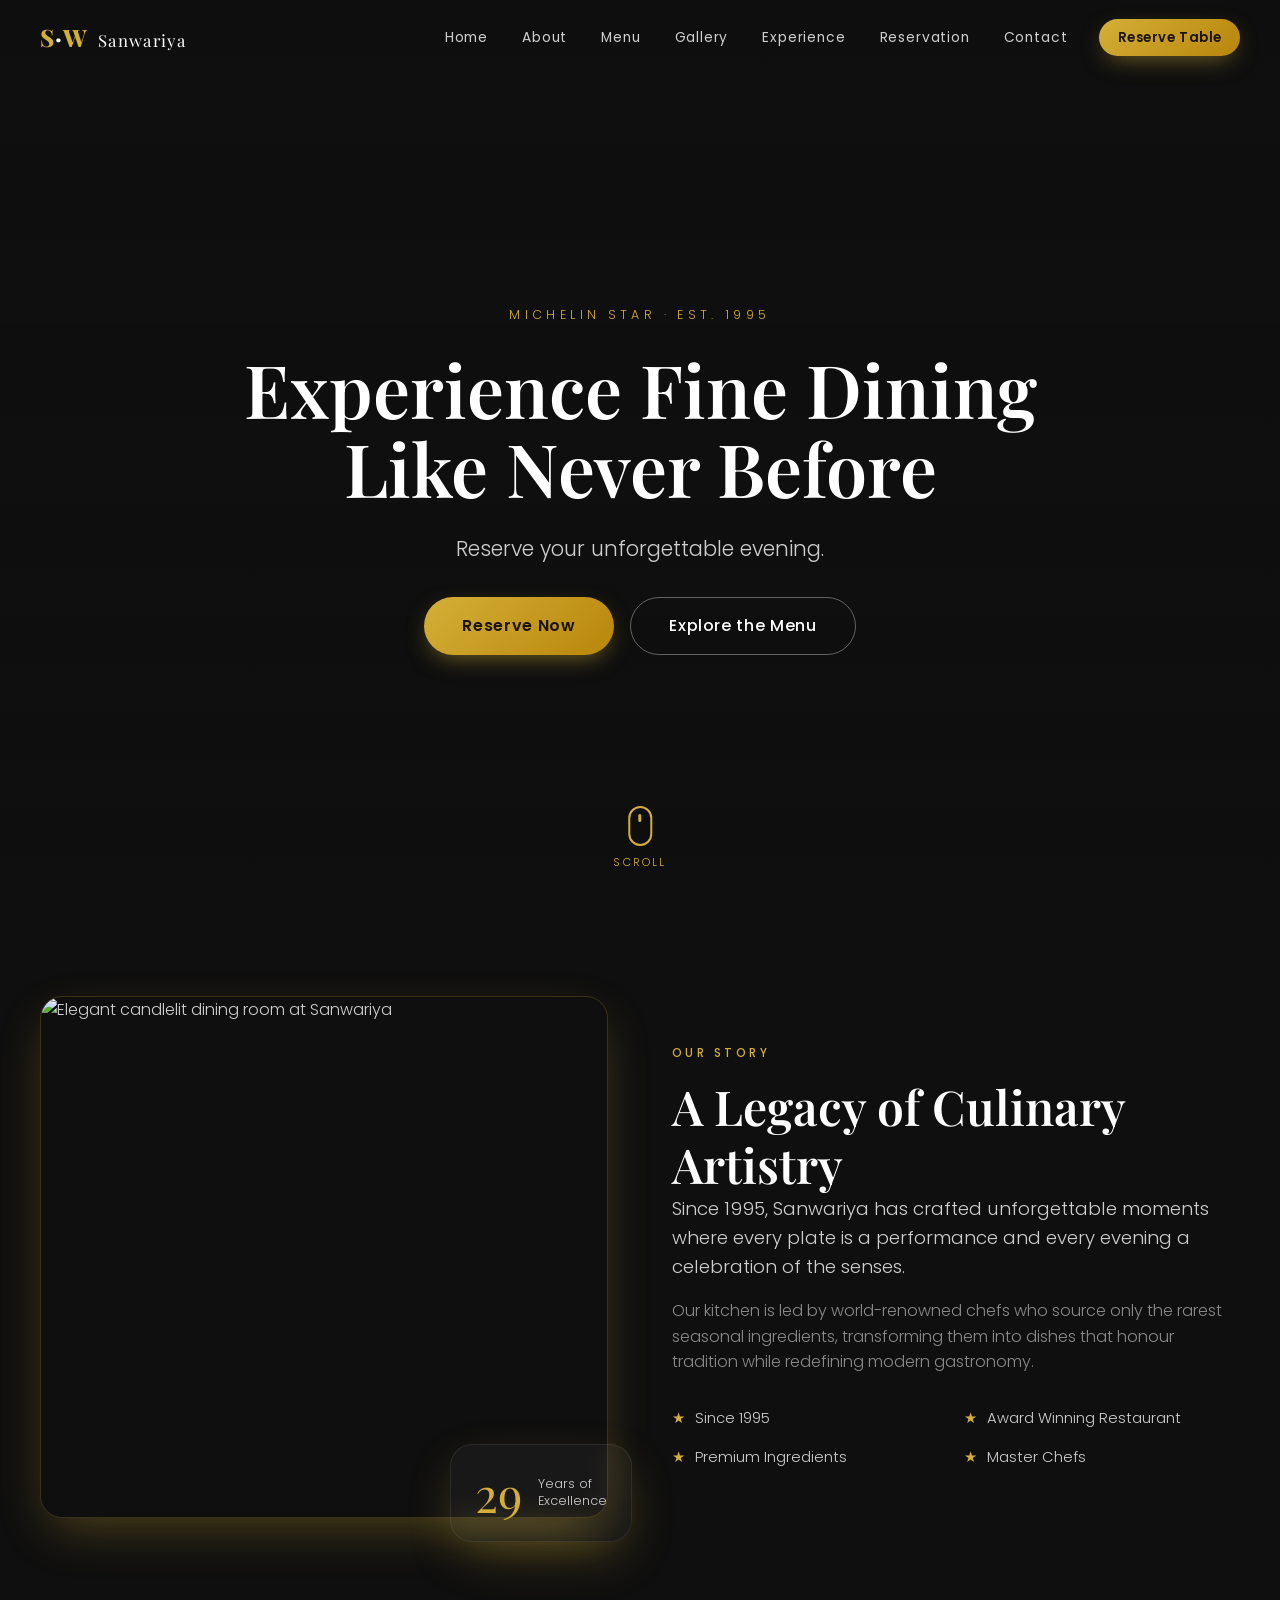
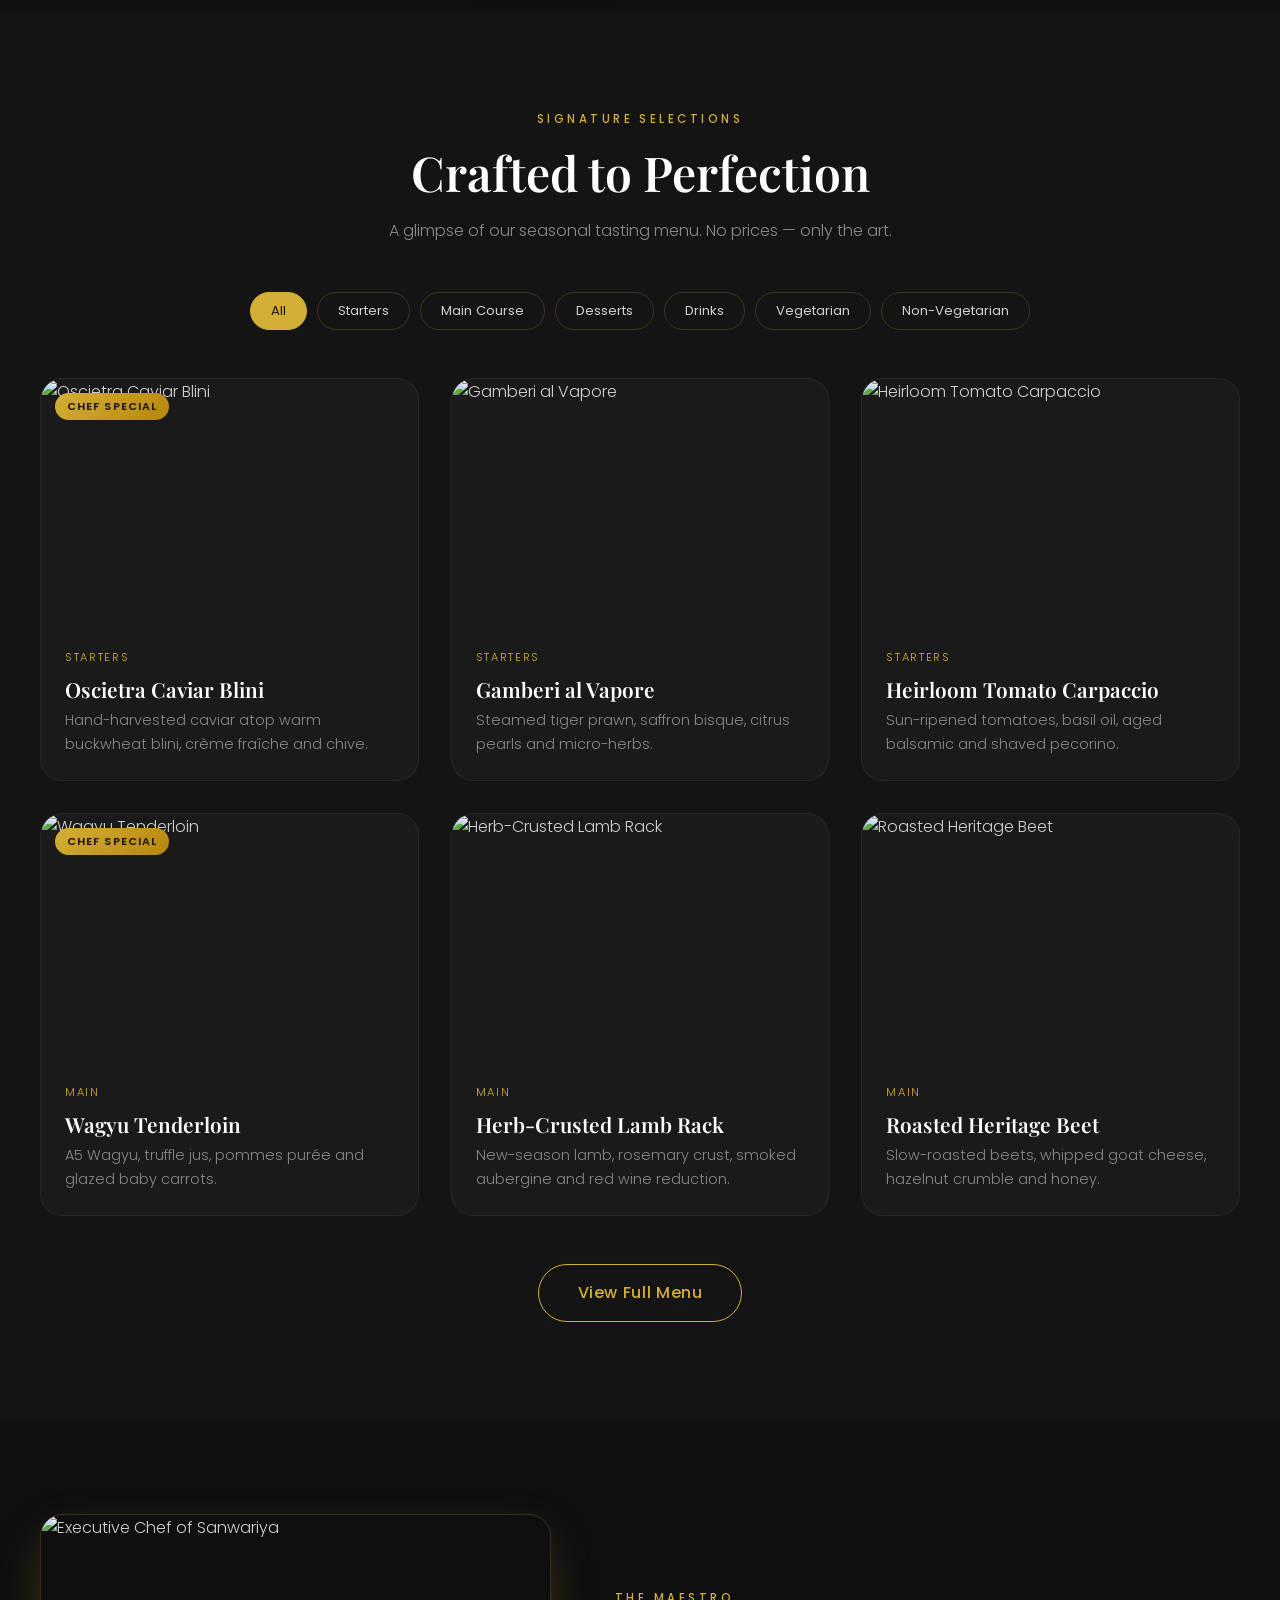
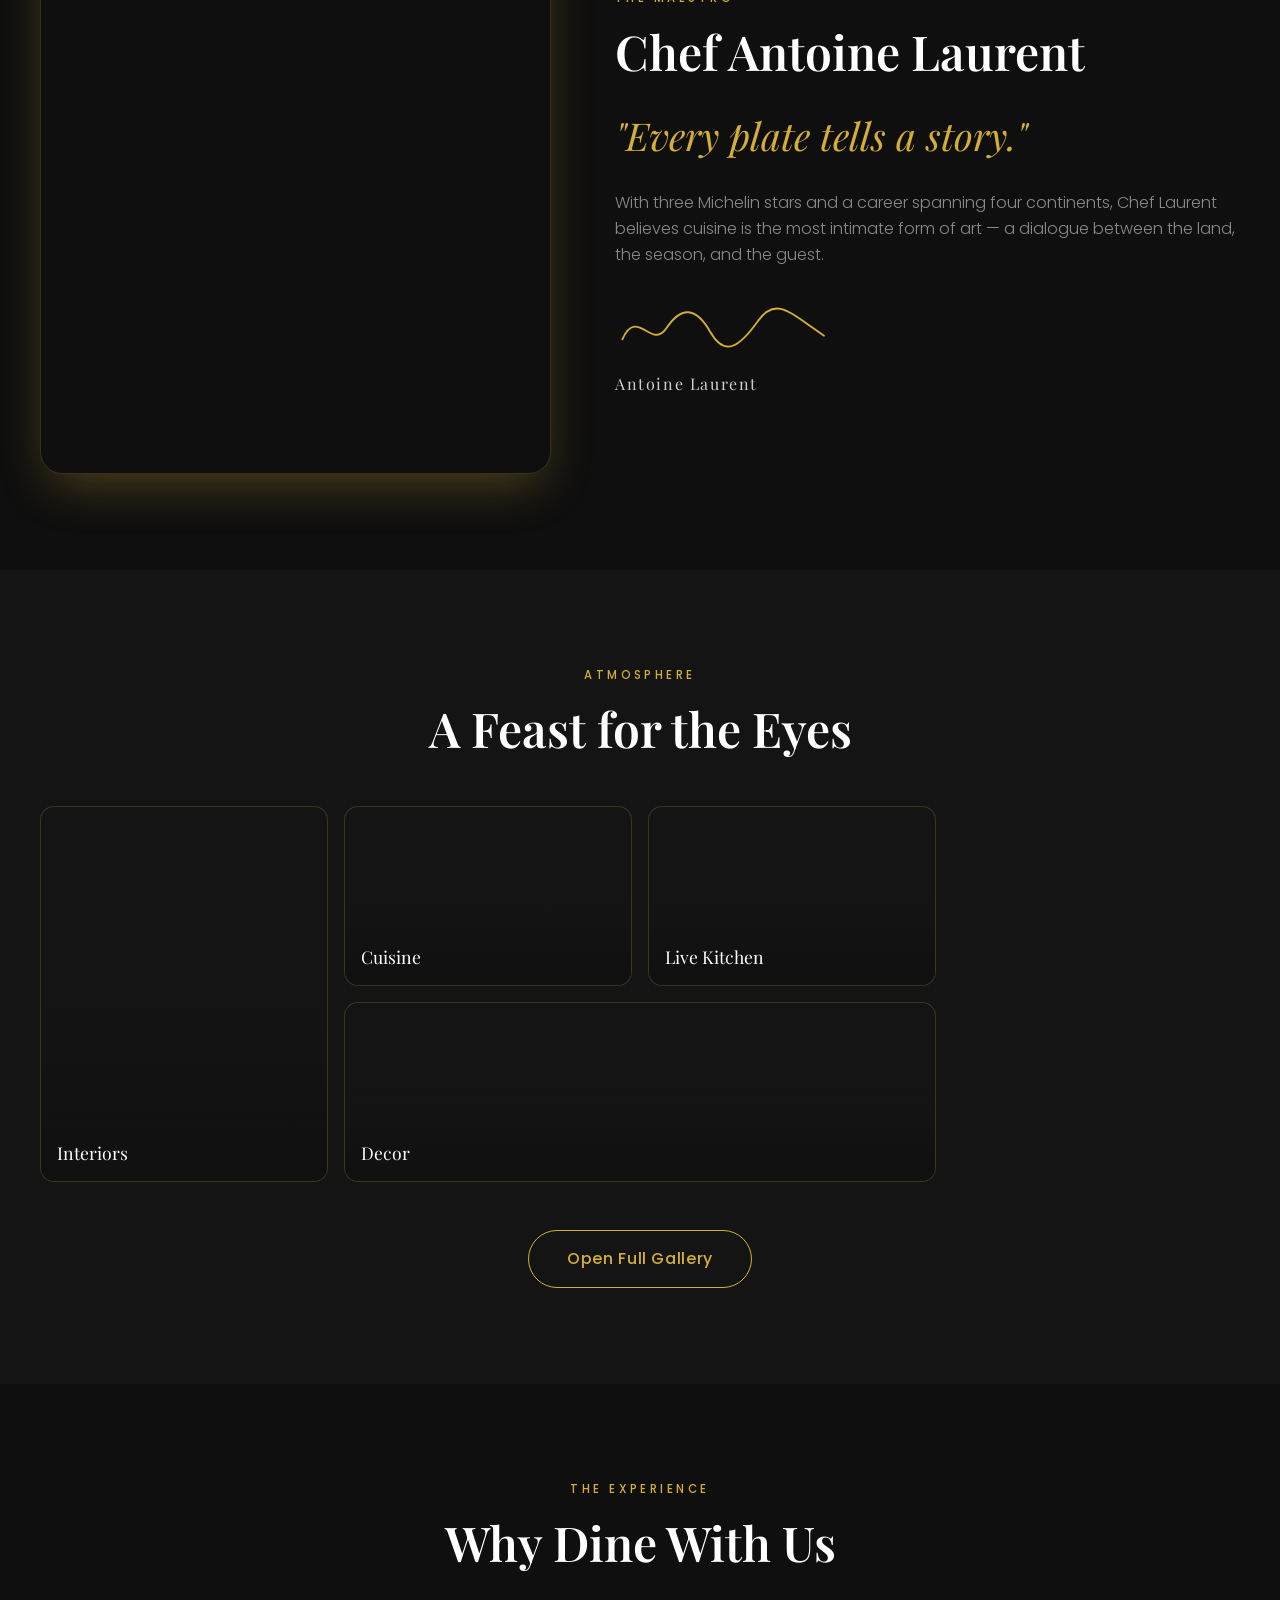
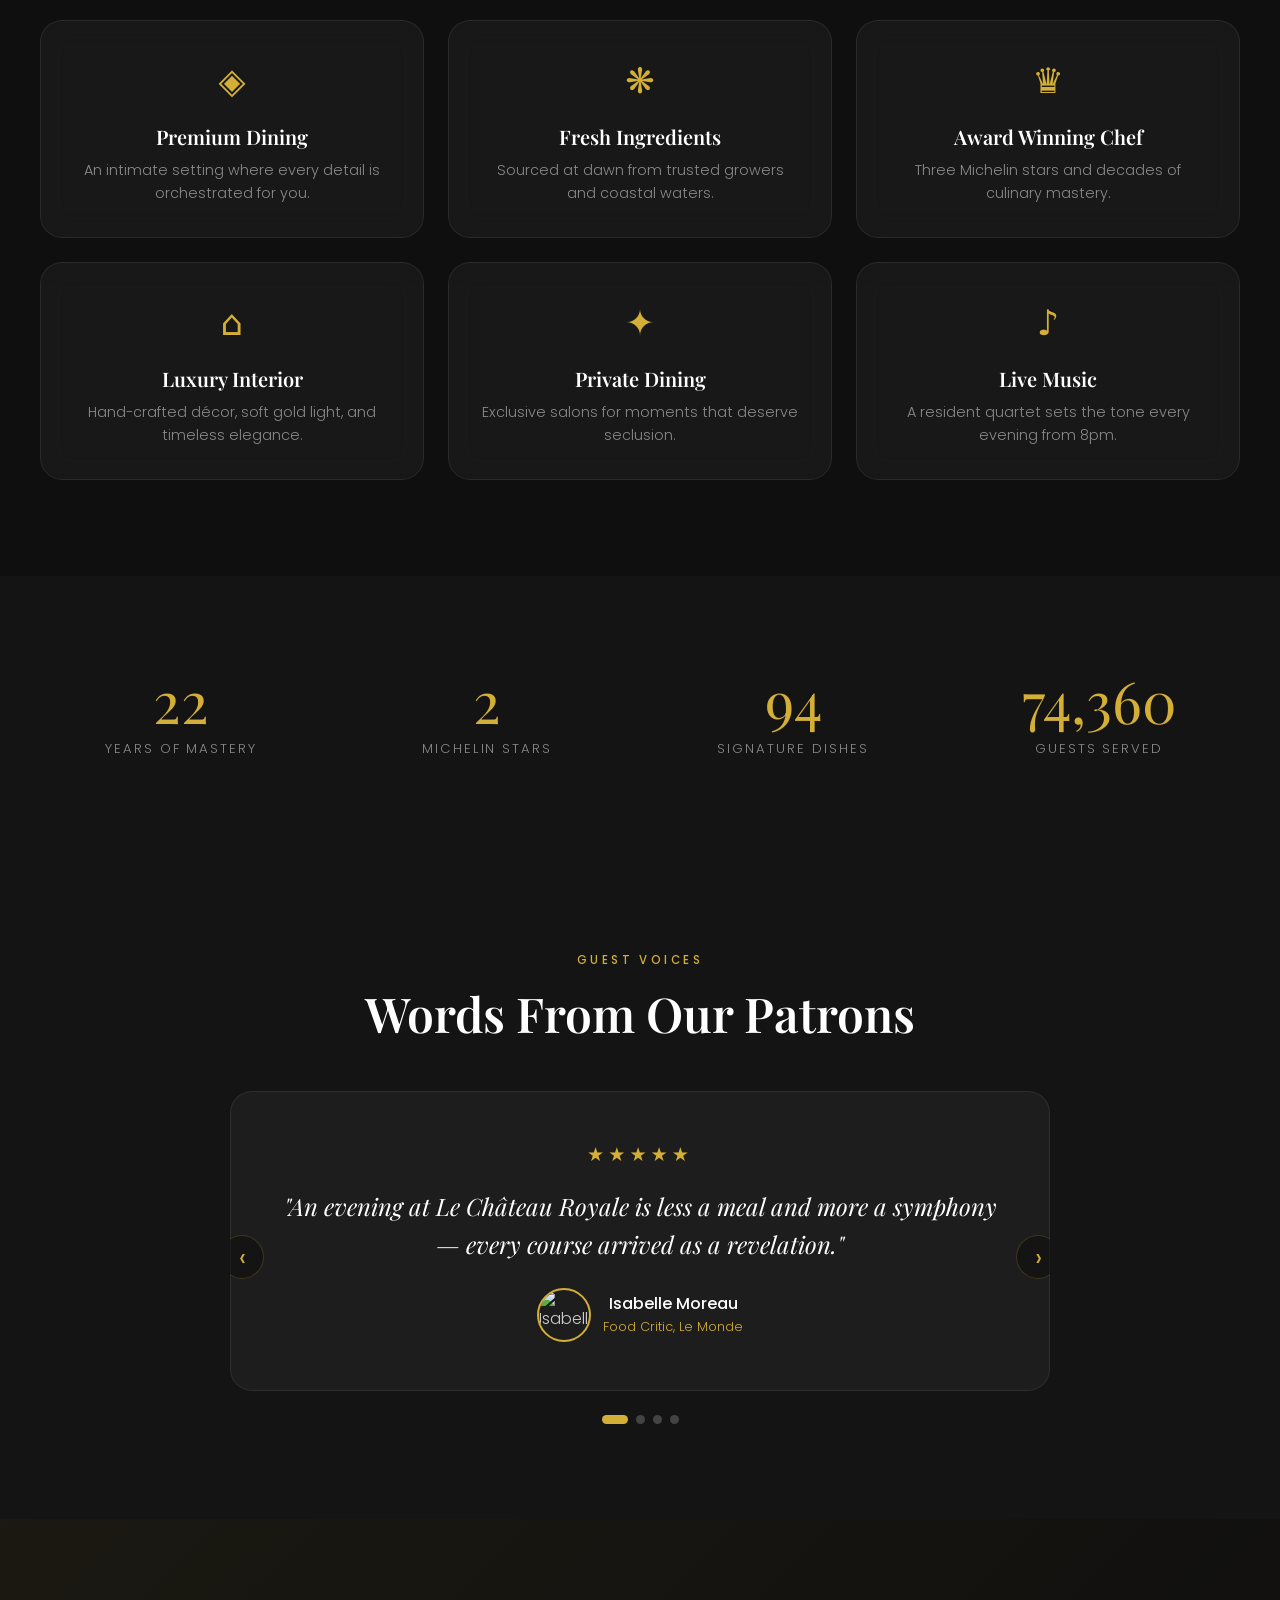
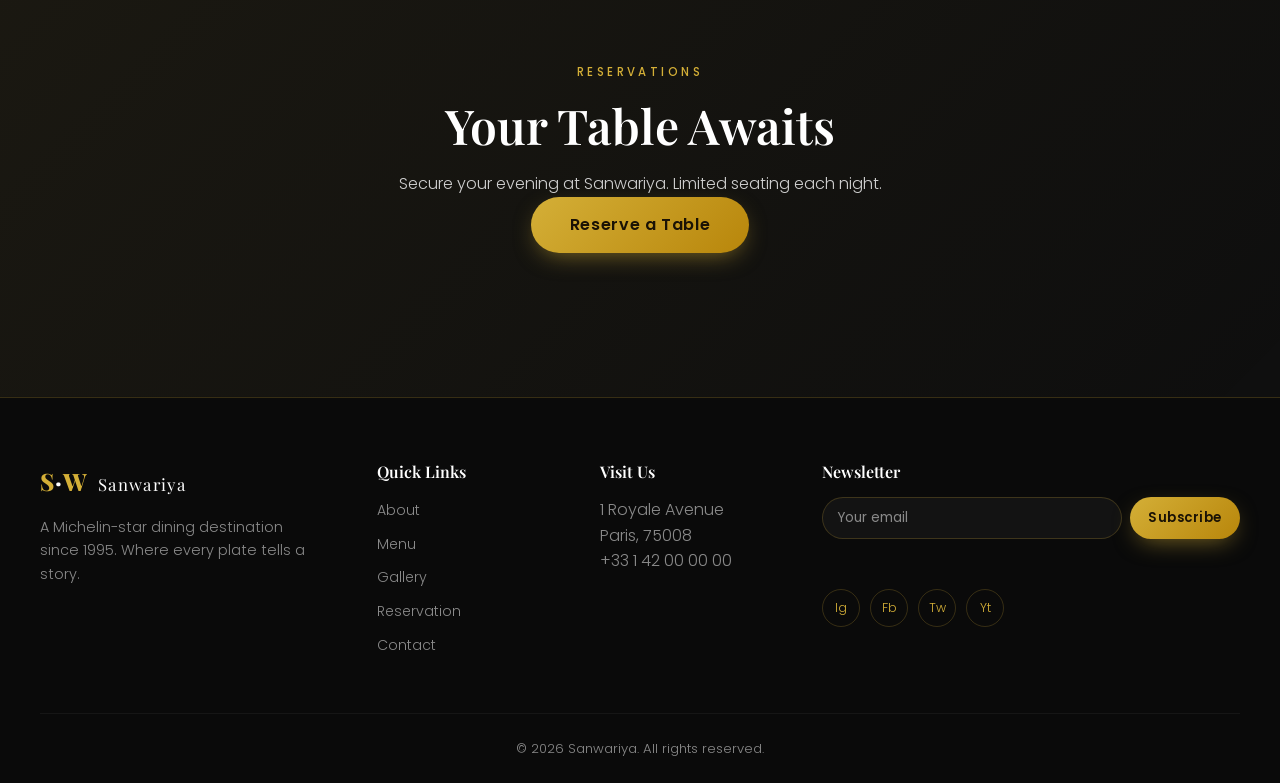
==== commit 7f7aff13: "Fix GitHub Pages paths" ====
--- a/index.html
+++ b/index.html
@@ -36,7 +36,7 @@
     <!-- Navbar -->
     <header id="navbar" class="navbar">
       <nav class="nav container" aria-label="Primary">
-        <a href="/index.html" class="nav-logo" aria-label="Sanwariya home">
+        <a href="index.html" class="nav-logo" aria-label="Sanwariya home">
           <span class="logo-mark">S<span class="logo-dot">·</span>W</span>
           <span class="logo-name">Sanwariya</span>
         </a>
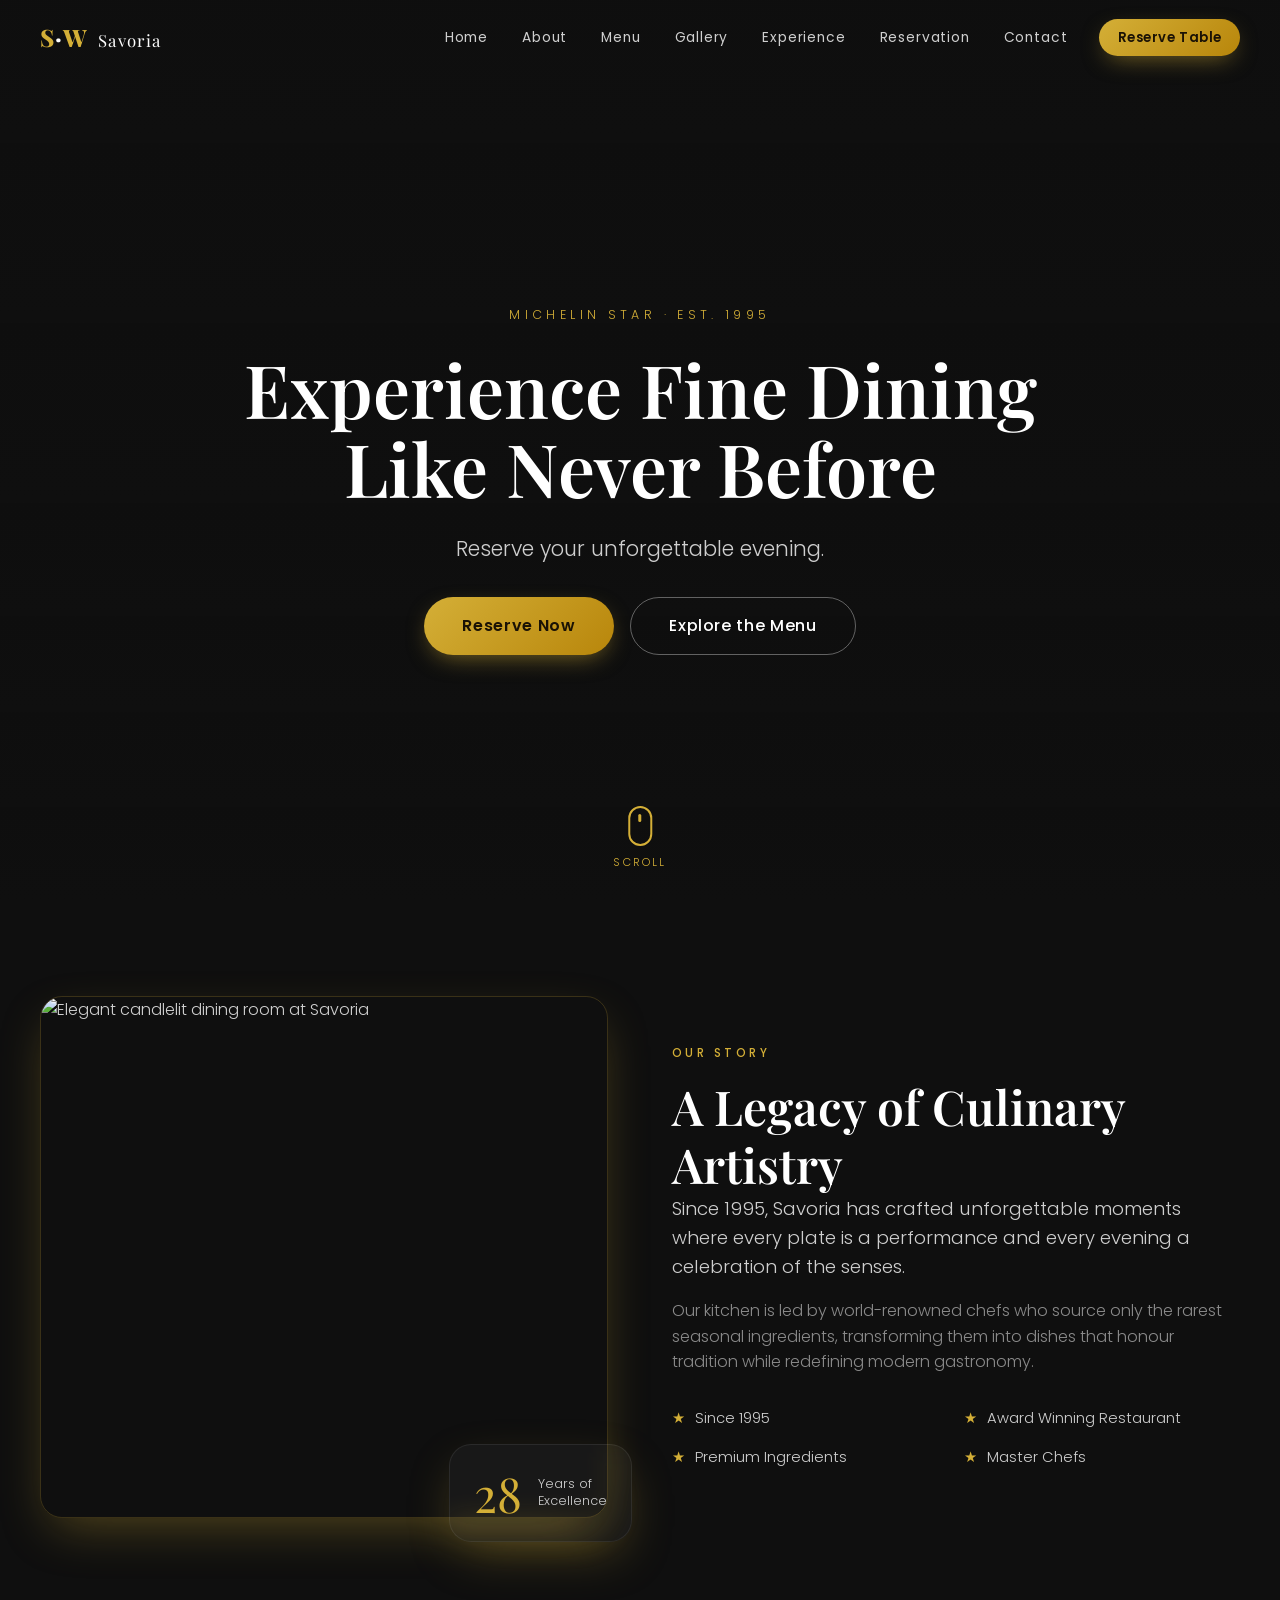
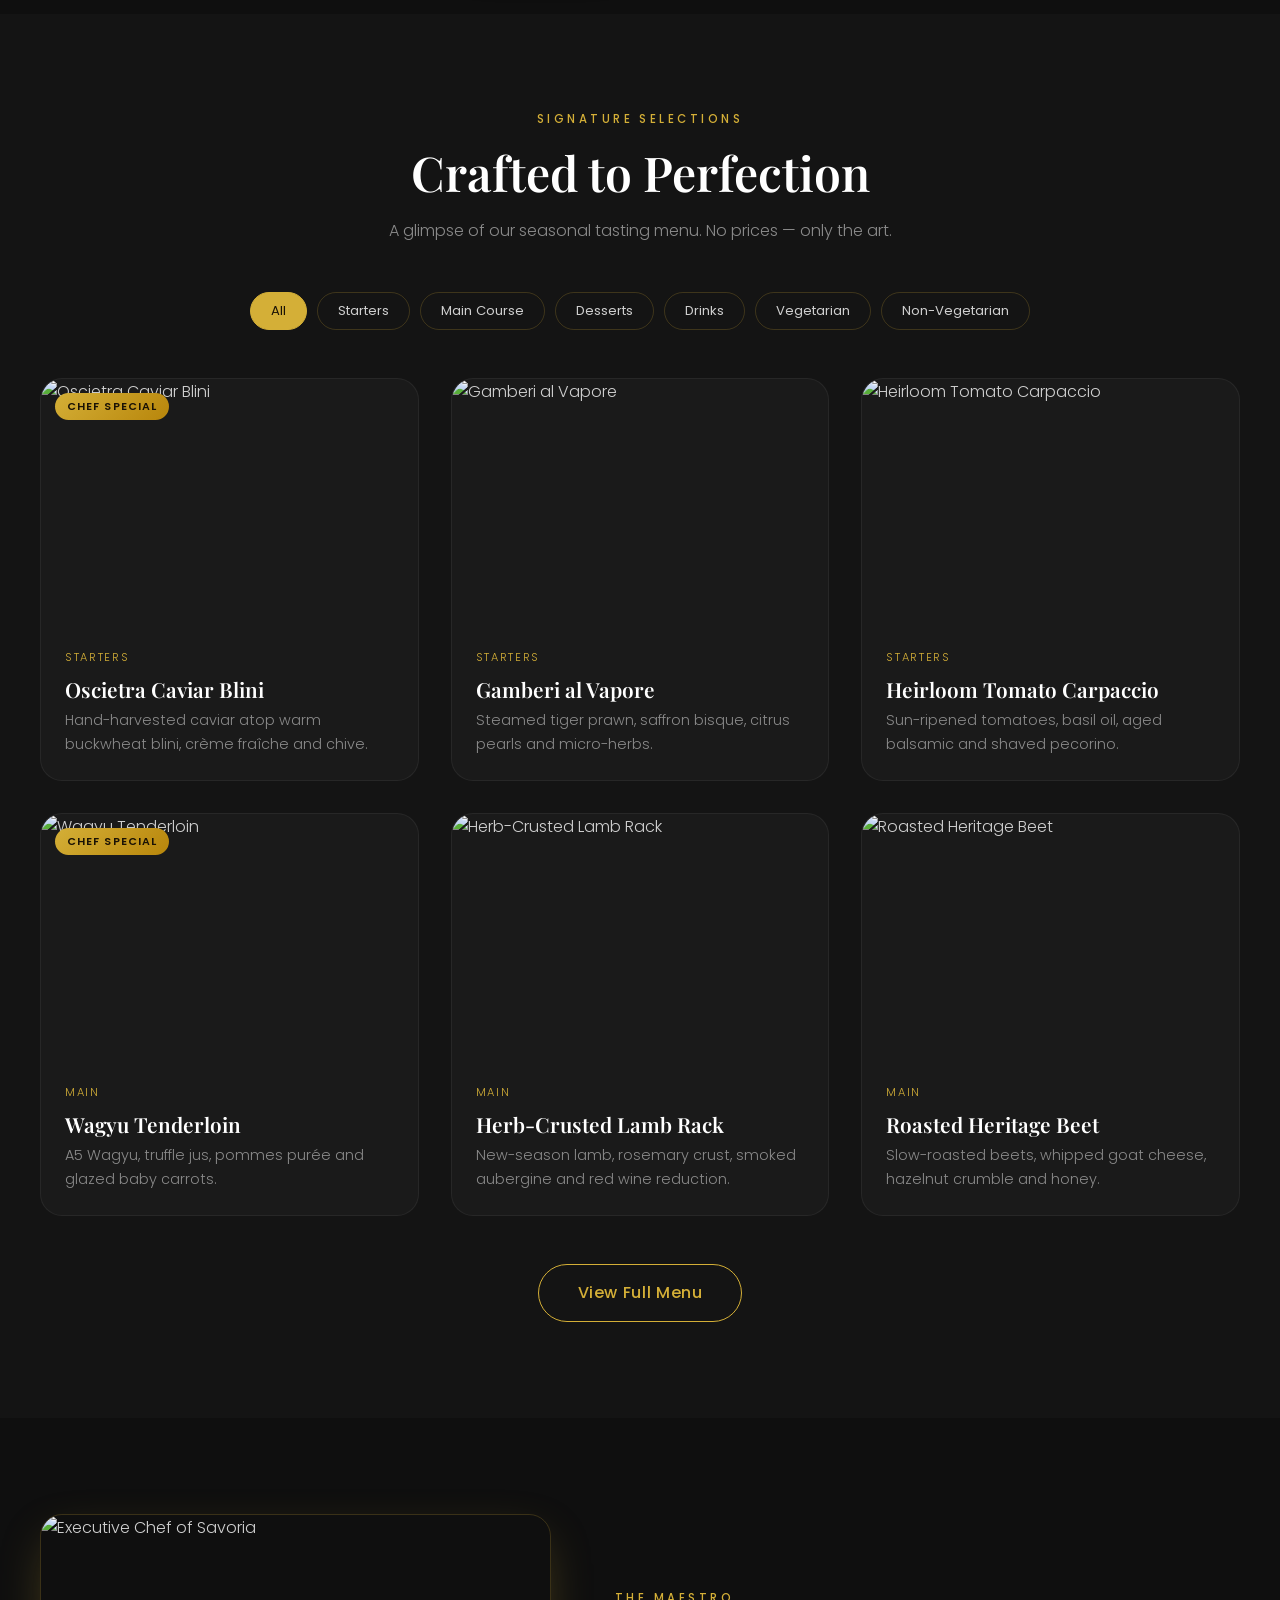
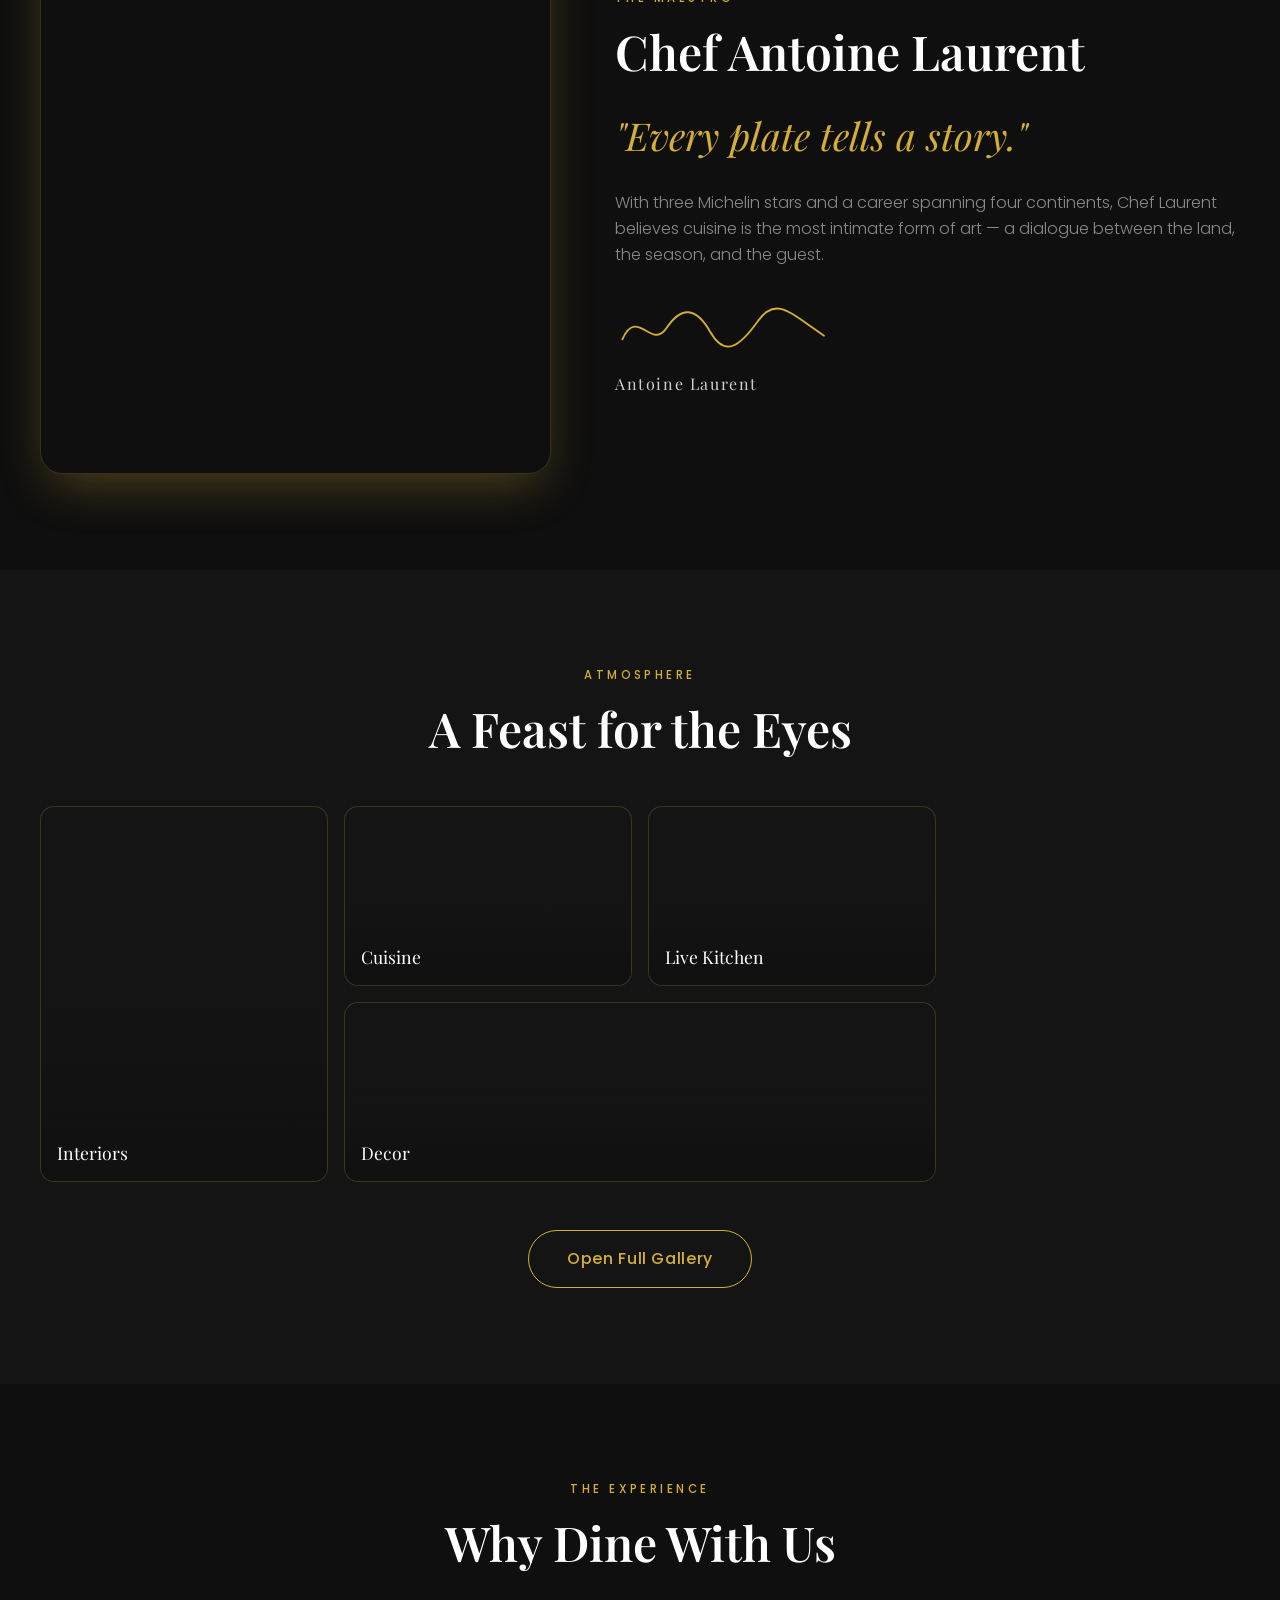
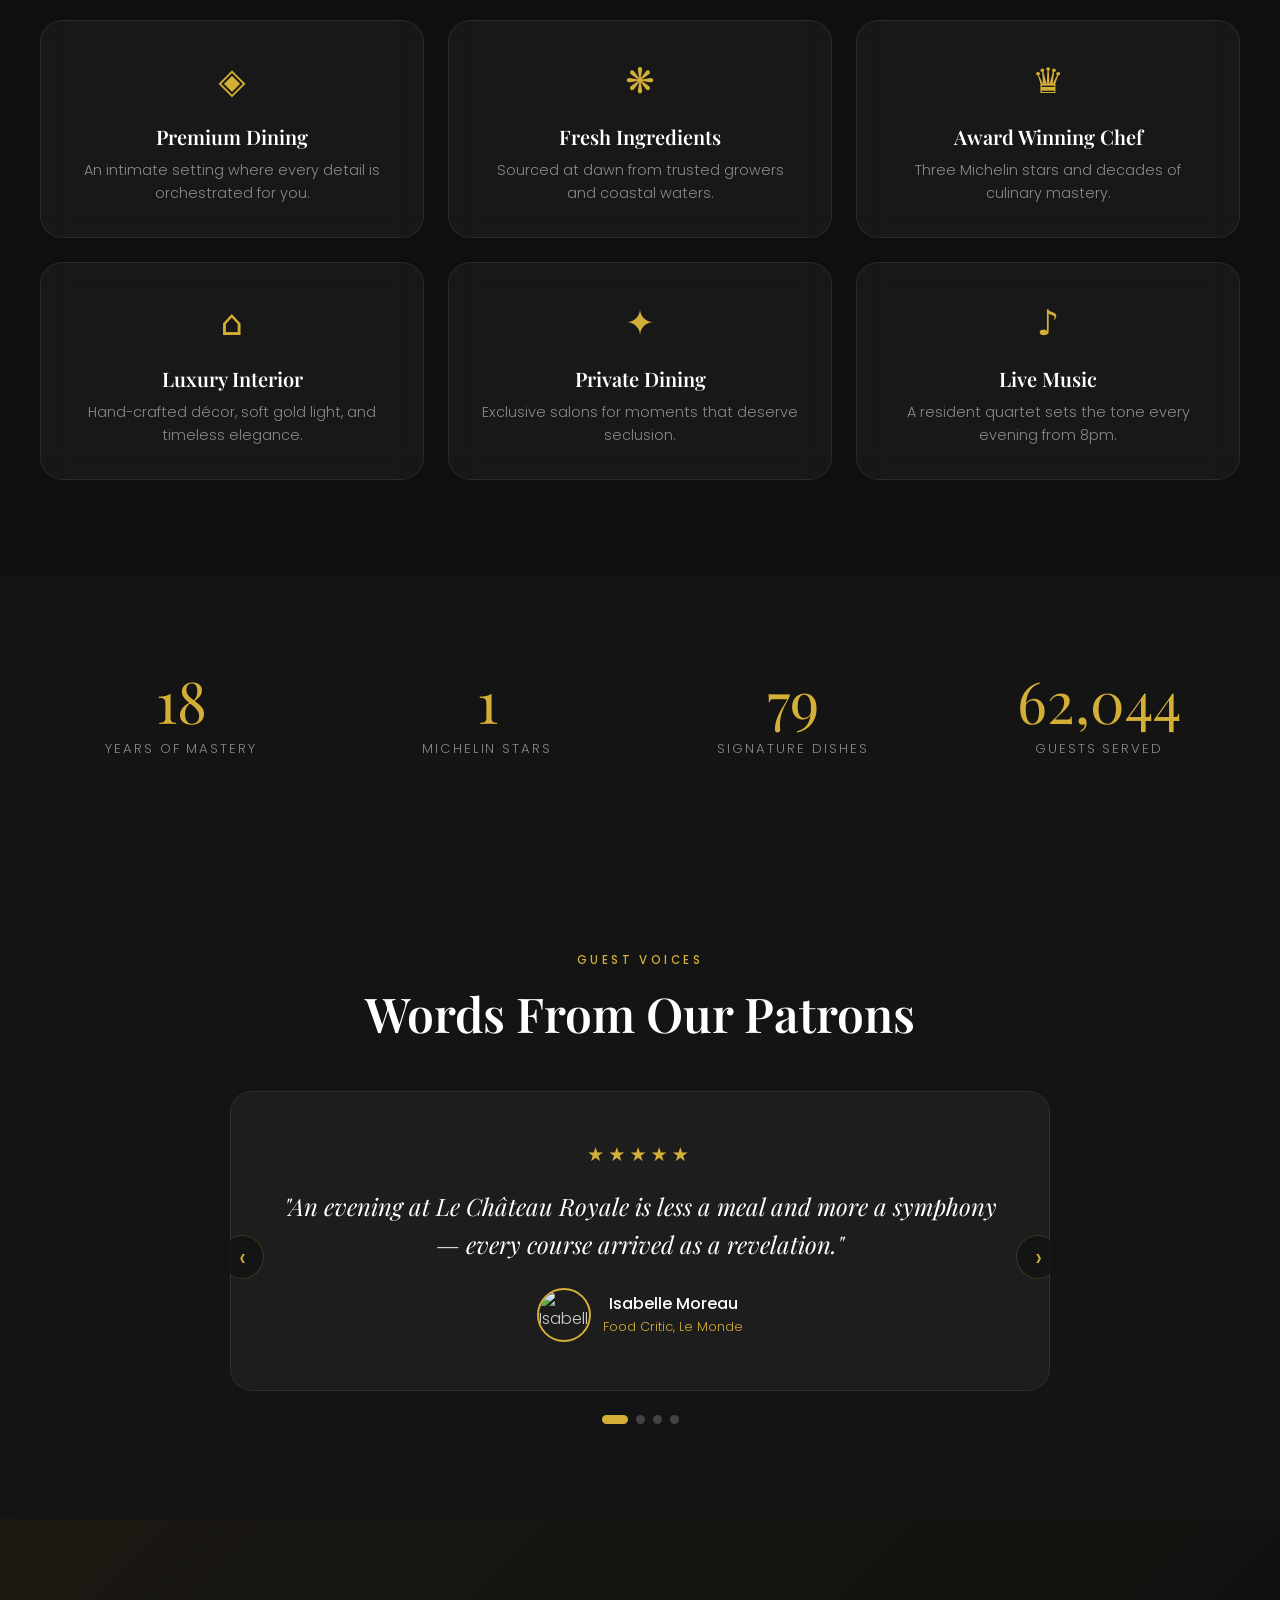
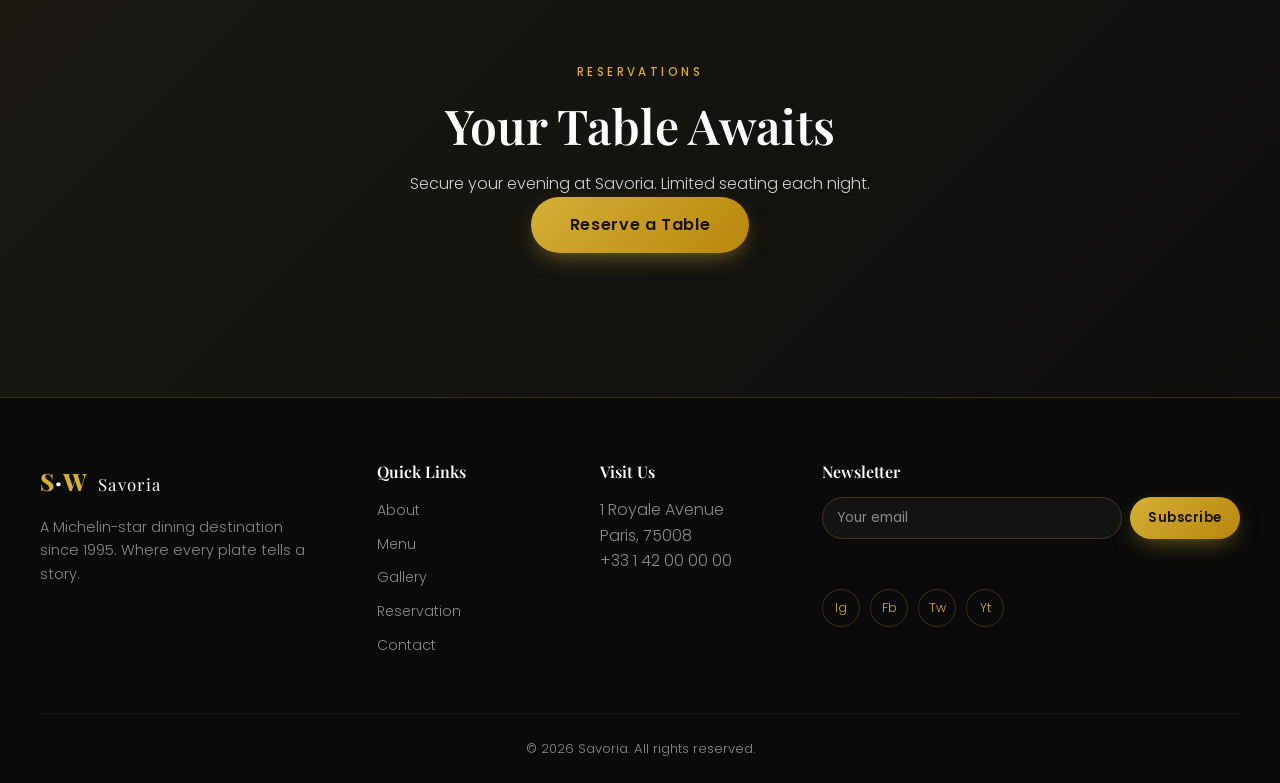
==== commit 56079773: "Fix dynamic import path for GitHub Pages" ====
--- a/index.html
+++ b/index.html
@@ -4,8 +4,8 @@
     <meta charset="UTF-8" />
     <link rel="icon" type="image/svg+xml" href="favicon.svg" />
     <meta name="viewport" content="width=device-width, initial-scale=1.0" />
-    <meta name="description" content="Sanwariya — a Michelin-star fine dining experience. Reserve your unforgettable evening." />
-    <title>Sanwariya · Fine Dining</title>
+    <meta name="description" content="Savoria — a Michelin-star fine dining experience. Reserve your unforgettable evening." />
+    <title>Savoria · Fine Dining</title>
     <link rel="preconnect" href="https://fonts.googleapis.com" />
     <link rel="preconnect" href="https://fonts.gstatic.com" crossorigin />
     <link href="https://fonts.googleapis.com/css2?family=Playfair+Display:wght@400;500;600;700;800;900&family=Poppins:wght@300;400;500;600&display=swap" rel="stylesheet" />
@@ -18,7 +18,7 @@
     <div id="page-loader" class="page-loader">
       <div class="loader-mark">
         <span class="loader-ring"></span>
-        <span class="loader-text">Sanwariya</span>
+        <span class="loader-text">Savoria</span>
       </div>
     </div>
 
@@ -36,9 +36,9 @@
     <!-- Navbar -->
     <header id="navbar" class="navbar">
       <nav class="nav container" aria-label="Primary">
-        <a href="index.html" class="nav-logo" aria-label="Sanwariya home">
+        <a href="index.html" class="nav-logo" aria-label="Savoria home">
           <span class="logo-mark">S<span class="logo-dot">·</span>W</span>
-          <span class="logo-name">Sanwariya</span>
+          <span class="logo-name">Savoria</span>
         </a>
         <button id="nav-toggle" class="nav-toggle" aria-label="Open menu" aria-expanded="false" aria-controls="nav-menu">
           <span></span><span></span><span></span>
@@ -81,7 +81,7 @@
         <div class="container about-grid">
           <div class="about-media reveal fade-left">
             <div class="about-img-frame">
-              <img src="https://images.pexels.com/photos/941861/pexels-photo-941861.jpeg?auto=compress&cs=tinysrgb&w=1100" alt="Elegant candlelit dining room at Sanwariya" loading="lazy" />
+              <img src="https://images.pexels.com/photos/941861/pexels-photo-941861.jpeg?auto=compress&cs=tinysrgb&w=1100" alt="Elegant candlelit dining room at Savoria" loading="lazy" />
             </div>
             <div class="about-badge glass">
               <span class="about-badge-num" data-count="30">0</span>
@@ -91,7 +91,7 @@
           <div class="about-text reveal fade-right">
             <p class="eyebrow">Our Story</p>
             <h2 class="section-title">A Legacy of Culinary Artistry</h2>
-            <p class="lead">Since 1995, Sanwariya has crafted unforgettable moments where every plate is a performance and every evening a celebration of the senses.</p>
+            <p class="lead">Since 1995, Savoria has crafted unforgettable moments where every plate is a performance and every evening a celebration of the senses.</p>
             <p class="muted">Our kitchen is led by world-renowned chefs who source only the rarest seasonal ingredients, transforming them into dishes that honour tradition while redefining modern gastronomy.</p>
             <ul class="about-features">
               <li><span class="feat-ic">★</span> Since 1995</li>
@@ -134,7 +134,7 @@
       <section class="section chef" id="chef">
         <div class="container chef-grid">
           <div class="chef-media reveal fade-left">
-            <img src="https://images.pexels.com/photos/32224391/pexels-photo-32224391.jpeg?auto=compress&cs=tinysrgb&w=1000" alt="Executive Chef of Sanwariya" loading="lazy" />
+            <img src="https://images.pexels.com/photos/32224391/pexels-photo-32224391.jpeg?auto=compress&cs=tinysrgb&w=1000" alt="Executive Chef of Savoria" loading="lazy" />
           </div>
           <div class="chef-text reveal fade-right">
             <p class="eyebrow">The Maestro</p>
@@ -219,7 +219,7 @@
         <div class="container reserve-cta-inner reveal scale">
           <p class="eyebrow">Reservations</p>
           <h2 class="section-title light">Your Table Awaits</h2>
-          <p class="section-sub light">Secure your evening at Sanwariya. Limited seating each night.</p>
+          <p class="section-sub light">Secure your evening at Savoria. Limited seating each night.</p>
           <a href="reservation.html" class="btn btn-gold btn-lg btn-ripple">Reserve a Table</a>
         </div>
       </section>
@@ -231,7 +231,7 @@
         <div class="footer-brand">
           <a href="index.html" class="nav-logo">
             <span class="logo-mark">S<span class="logo-dot">·</span>W</span>
-            <span class="logo-name">Sanwariya</span>
+            <span class="logo-name">Savoria</span>
           </a>
           <p class="muted">A Michelin-star dining destination since 1995. Where every plate tells a story.</p>
         </div>
@@ -265,7 +265,7 @@
         </div>
       </div>
       <div class="footer-bottom container">
-        <p class="muted">© <span data-year></span> Sanwariya. All rights reserved.</p>
+        <p class="muted">© <span data-year></span> Savoria. All rights reserved.</p>
       </div>
     </footer>
 
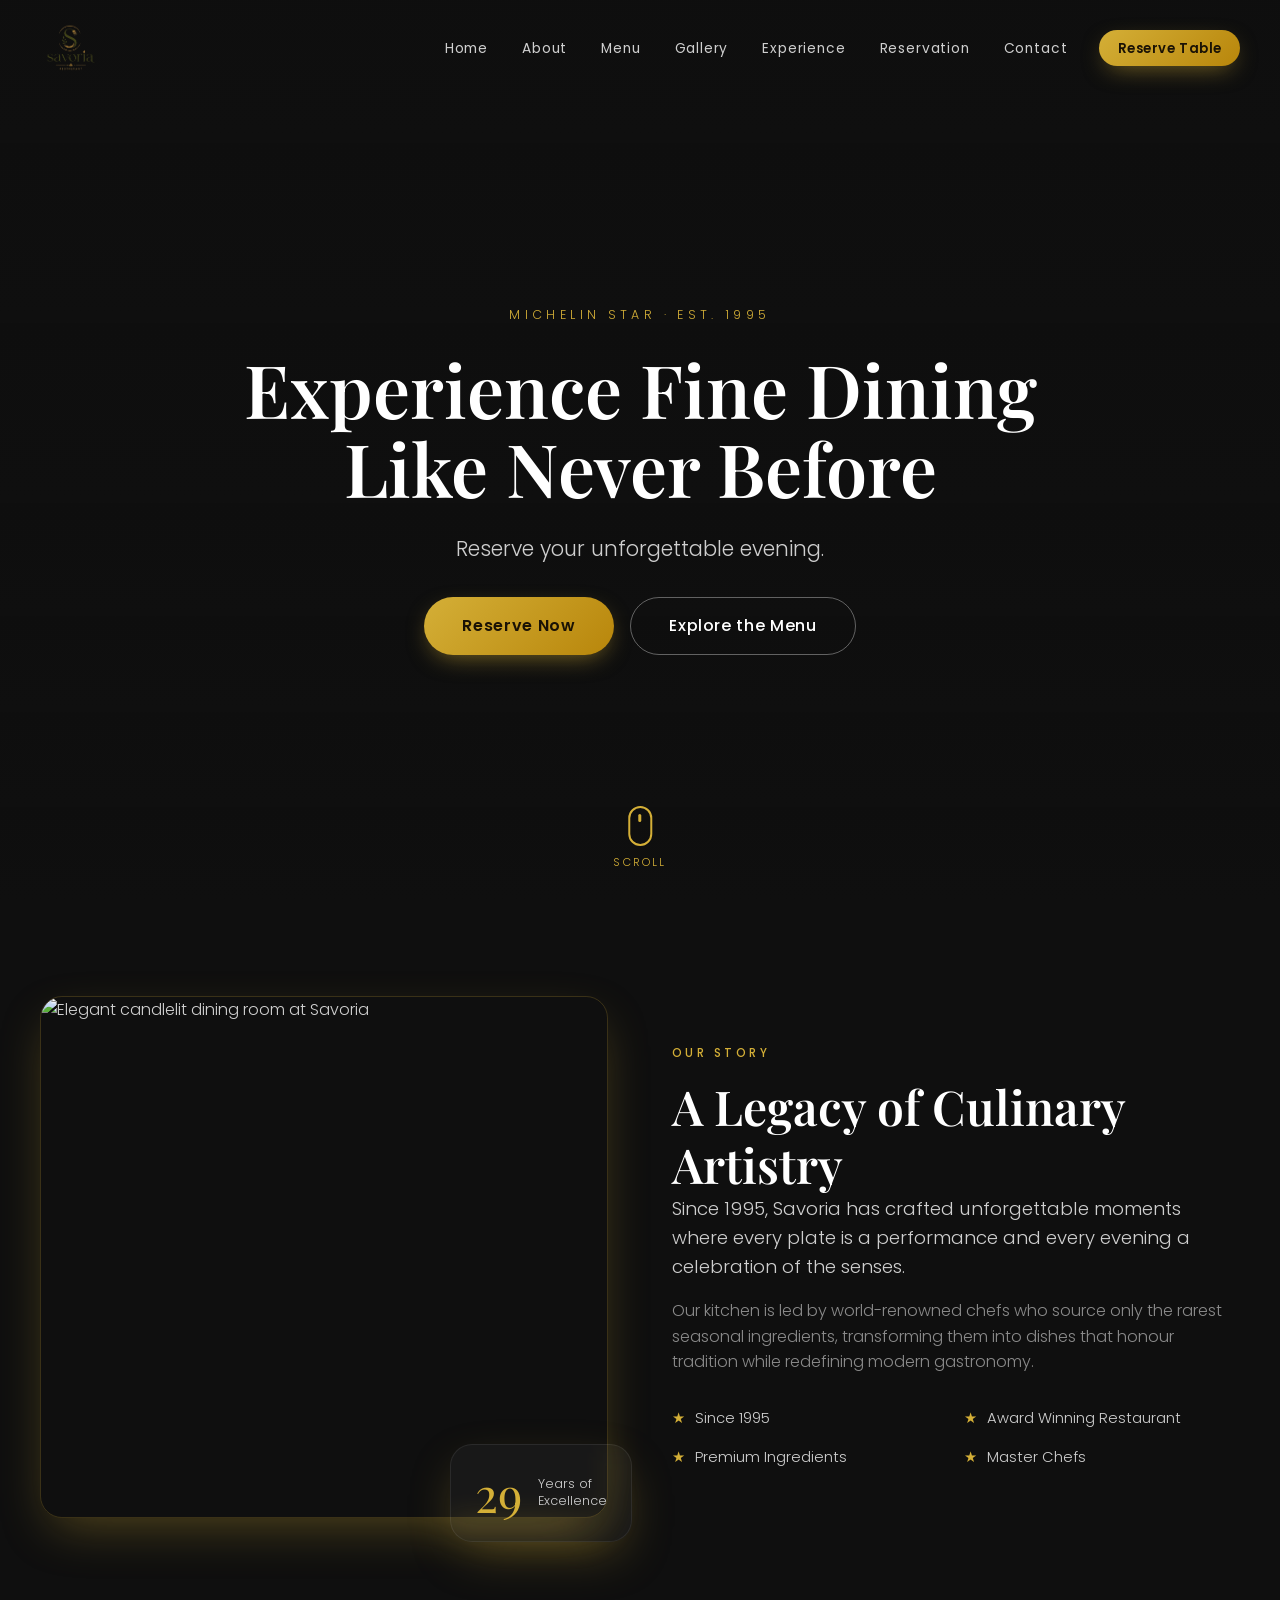
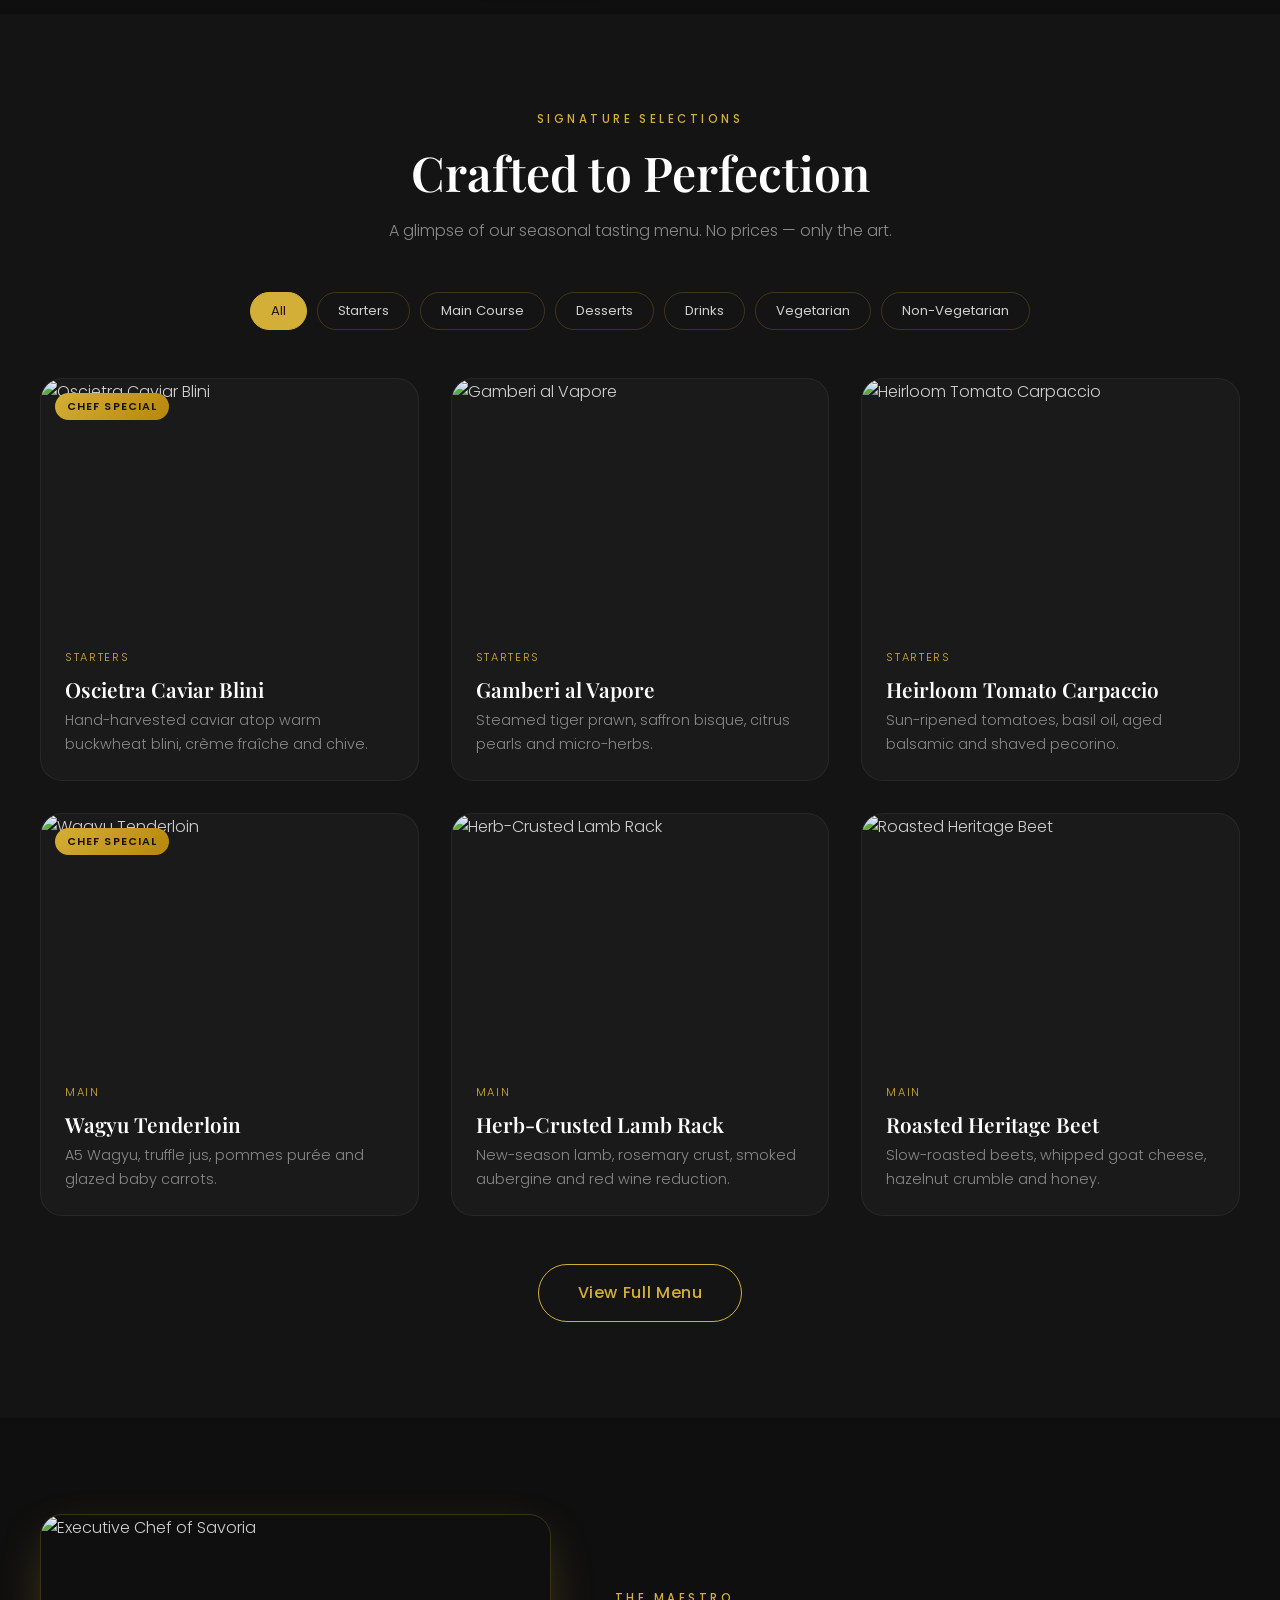
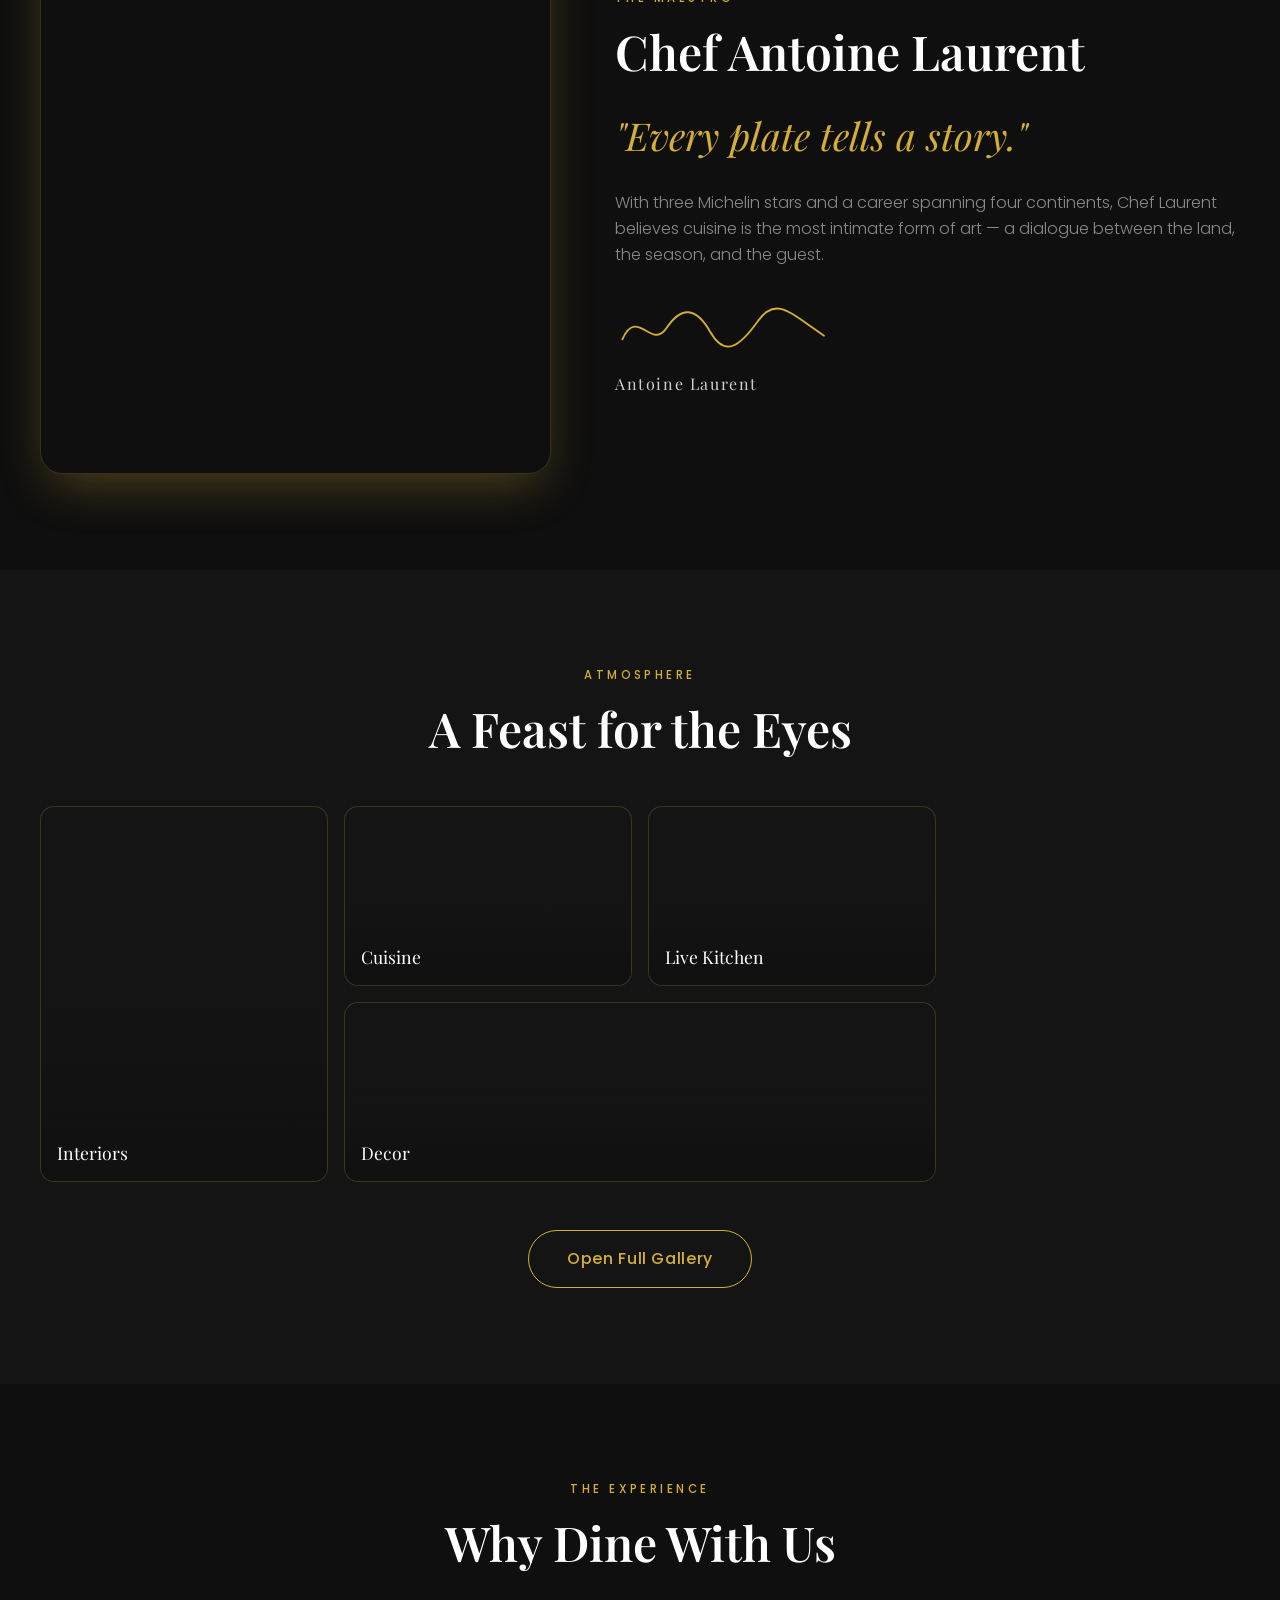
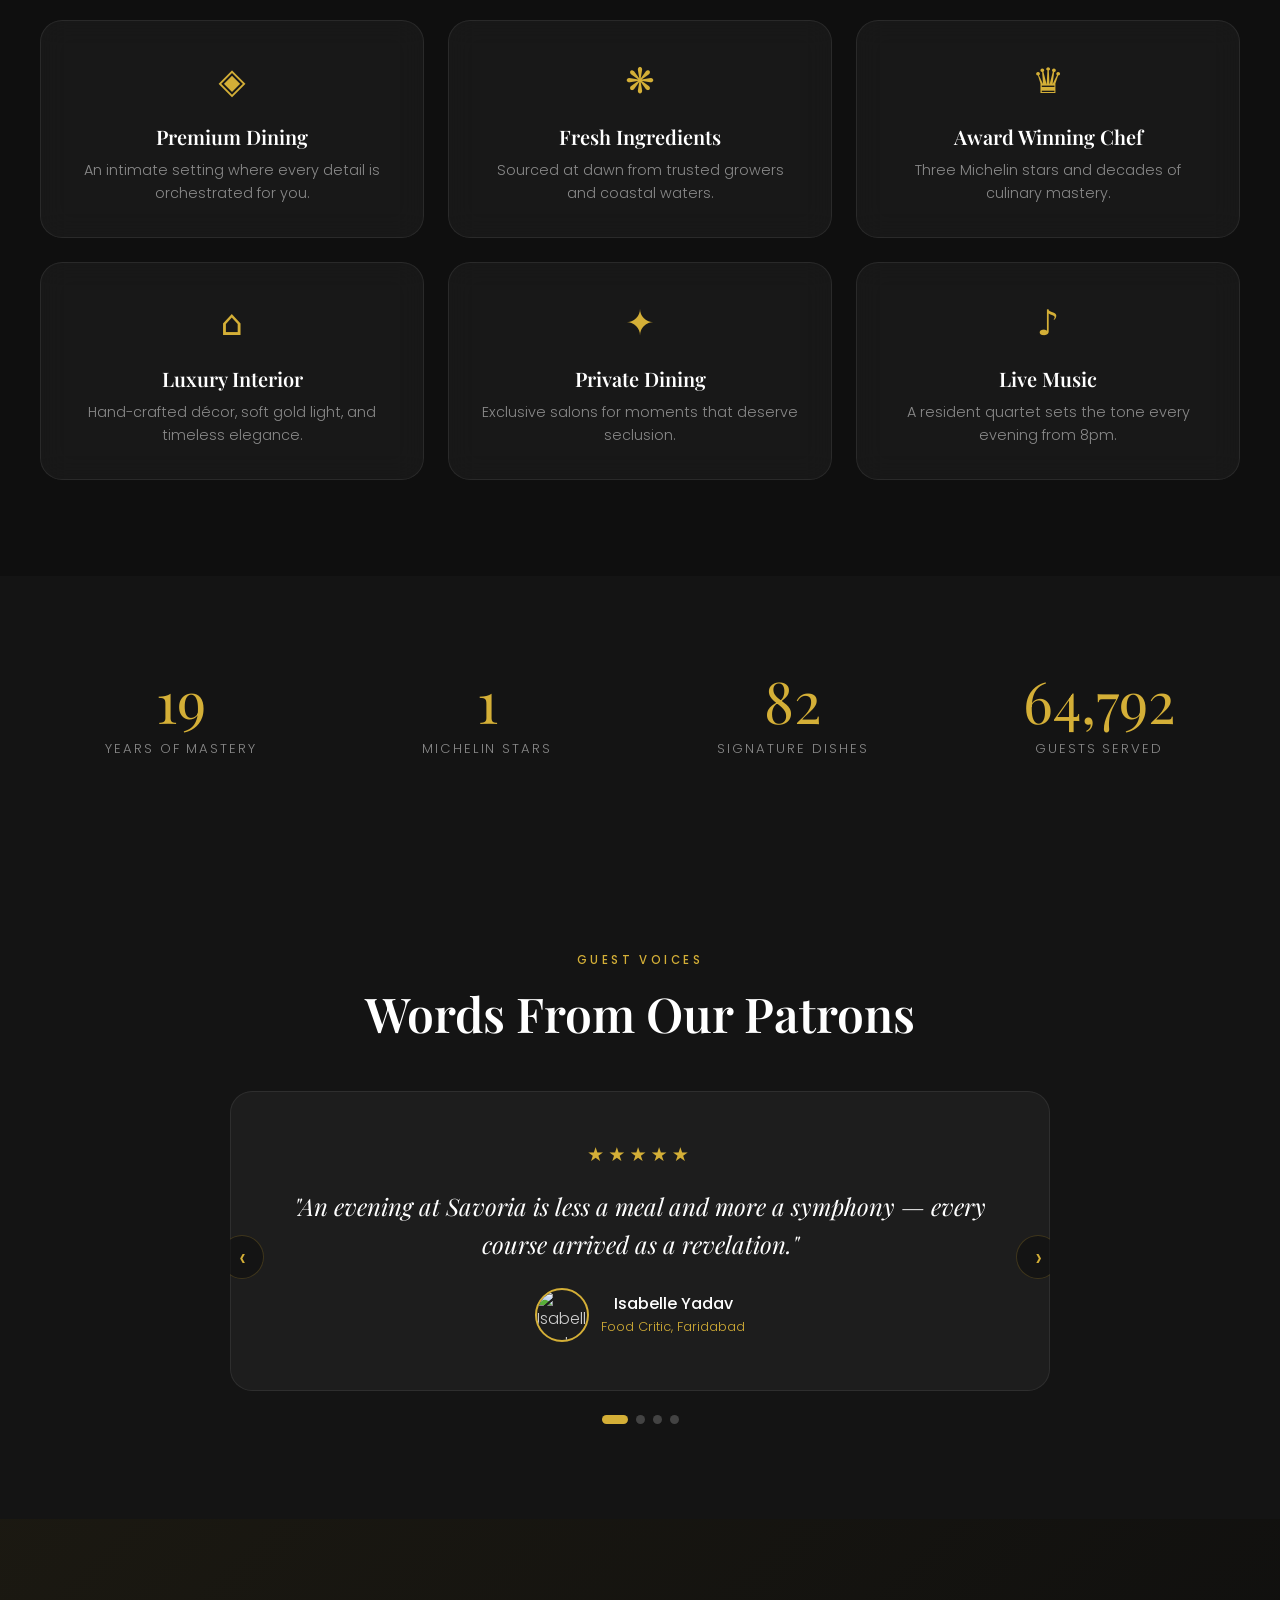
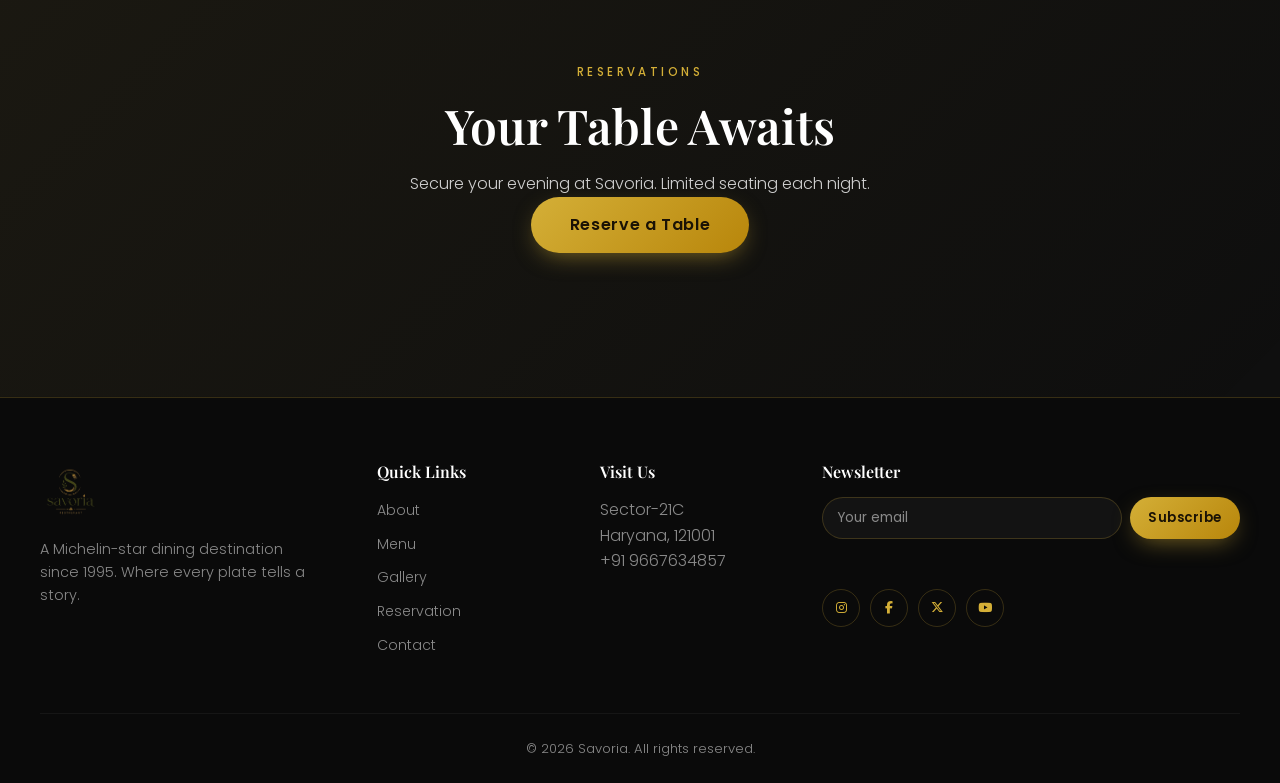
==== commit 1bcd49f8: "Enhance UI with new logo, social icons, and reviews" ====
--- a/index.html
+++ b/index.html
@@ -12,6 +12,7 @@
     <link rel="stylesheet" href="css/style.css" />
     <link rel="stylesheet" href="css/animations.css" />
     <link rel="stylesheet" href="css/responsive.css" />
+    <link rel="stylesheet"href="https://cdnjs.cloudflare.com/ajax/libs/font-awesome/6.6.0/css/all.min.css">
   </head>
   <body>
     <!-- Page loader -->
@@ -37,8 +38,7 @@
     <header id="navbar" class="navbar">
       <nav class="nav container" aria-label="Primary">
         <a href="index.html" class="nav-logo" aria-label="Savoria home">
-          <span class="logo-mark">S<span class="logo-dot">·</span>W</span>
-          <span class="logo-name">Savoria</span>
+          <img src="logo.png" alt="Savoria Logo" class="logo-img">
         </a>
         <button id="nav-toggle" class="nav-toggle" aria-label="Open menu" aria-expanded="false" aria-controls="nav-menu">
           <span></span><span></span><span></span>
@@ -230,8 +230,9 @@
       <div class="container footer-grid">
         <div class="footer-brand">
           <a href="index.html" class="nav-logo">
-            <span class="logo-mark">S<span class="logo-dot">·</span>W</span>
-            <span class="logo-name">Savoria</span>
+            <img src="logo.png"
+             alt="Savoria Logo"
+             class="footer-logo-img">
           </a>
           <p class="muted">A Michelin-star dining destination since 1995. Where every plate tells a story.</p>
         </div>
@@ -247,7 +248,7 @@
         </div>
         <div class="footer-col">
           <h4>Visit Us</h4>
-          <p class="muted">1 Royale Avenue<br/>Paris, 75008<br/>+33 1 42 00 00 00</p>
+          <p class="muted">Sector-21C<br/>Haryana, 121001<br/>+91 9667634857</p>
         </div>
         <div class="footer-col">
           <h4>Newsletter</h4>
@@ -256,12 +257,13 @@
             <button type="submit" class="btn btn-gold btn-ripple">Subscribe</button>
           </form>
           <p class="newsletter-msg" data-newsletter-msg></p>
-          <div class="social">
-            <a href="#" aria-label="Instagram">Ig</a>
-            <a href="#" aria-label="Facebook">Fb</a>
-            <a href="#" aria-label="Twitter">Tw</a>
-            <a href="#" aria-label="YouTube">Yt</a>
-          </div>
+          <div class="social"><a href="https://instagram.com" aria-label="Instagram" target="_blank"><i class="fab fa-instagram"></i></a><a href="https://facebook.com" aria-label="Facebook" target="_blank"><i class="fab fa-facebook-f"></i></a><a href="https://x.com" aria-label="Twitter" target="_blank"><i class="fab fa-x-twitter"></i></a>
+
+    <a href="https://youtube.com" aria-label="YouTube" target="_blank">
+        <i class="fab fa-youtube"></i>
+    </a>
+
+</div>
         </div>
       </div>
       <div class="footer-bottom container">
--- a/css/style.css
+++ b/css/style.css
@@ -36,6 +36,28 @@
   --maxw: 1200px;
   --ease: cubic-bezier(0.22, 1, 0.36, 1);
   --shadow-gold: 0 18px 50px -12px rgba(212, 175, 55, 0.35);
+}
+
+.logo-img{
+    height:60px;
+    width:auto;
+    display:block;
+}
+
+.footer-logo-img{
+    height:60px;
+    width:auto;
+    display:block;
+}
+
+.social a{
+    display:flex;
+    align-items:center;
+    justify-content:center;
+    width:45px;
+    height:45px;
+    border-radius:50%;
+    font-size:18px;
 }
 
 /* Reset */
